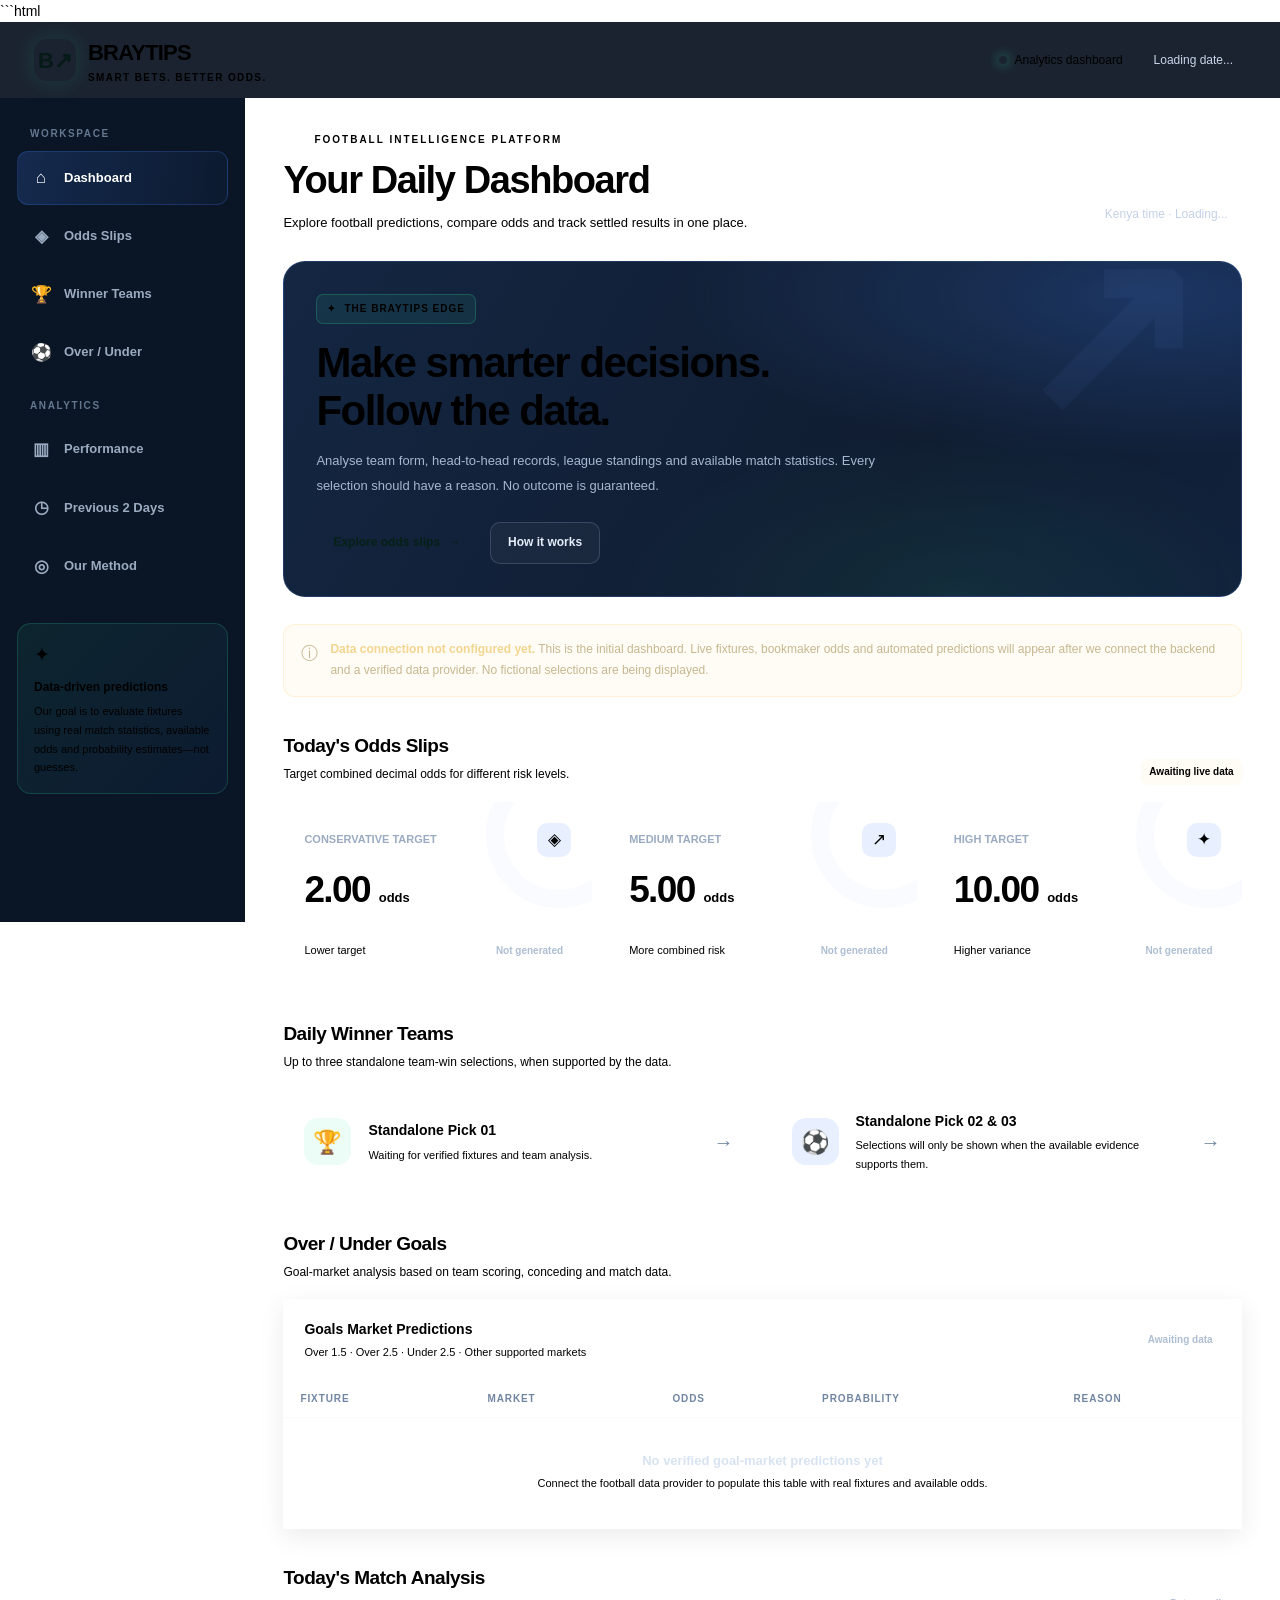
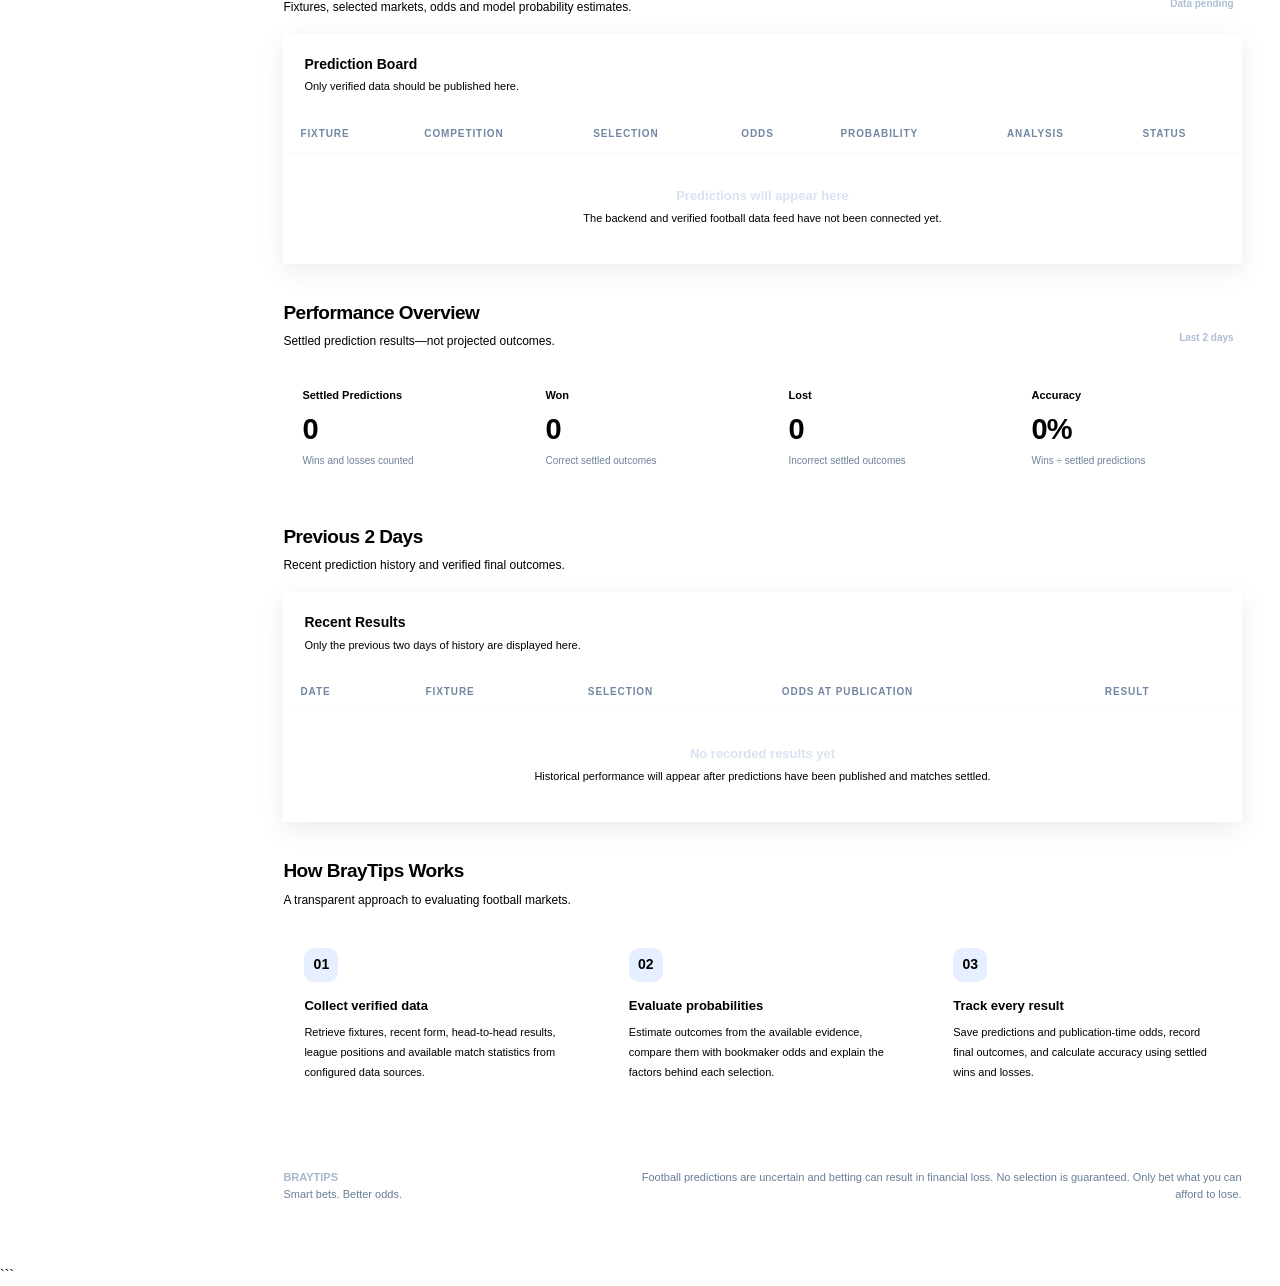
==== index.html @ 032ed119 "Add files via upload" ====
```html
<!DOCTYPE html>
<html lang="en">
<head>
  <meta charset="UTF-8">
  <meta name="viewport" content="width=device-width, initial-scale=1.0">
  <meta name="theme-color" content="#08111f">
  <meta name="description" content="BrayTips football analytics, match predictions, odds analysis and performance tracking.">
  <title>BrayTips | Football Intelligence</title>

  <!-- IMPORTANT: These filenames must match your actual files -->
  <link rel="stylesheet" href="./styles.css">
  <script src="./app.js" defer></script>
</head>

<body>
  <header class="app-header">
    <a href="#home" class="brand" aria-label="BrayTips home">
      <div class="brand-mark">B↗</div>
      <div>
        <div class="brand-name">BRAY<span>TIPS</span></div>
        <div class="brand-tagline">SMART BETS. BETTER ODDS.</div>
      </div>
    </a>

    <div class="header-right">
      <div class="live-indicator">
        <span class="live-dot"></span>
        <span>Analytics dashboard</span>
      </div>
      <div class="header-date" id="header-date">Loading date...</div>
      <button class="menu-toggle" id="menu-toggle" aria-label="Open navigation" aria-expanded="false">☰</button>
    </div>
  </header>

  <div class="app-layout">
    <aside class="sidebar" id="sidebar">
      <div class="sidebar-label">Workspace</div>

      <nav aria-label="Main navigation">
        <a href="#home" class="nav-link active">
          <span class="nav-icon">⌂</span> Dashboard
        </a>
        <a href="#odds-slips" class="nav-link">
          <span class="nav-icon">◈</span> Odds Slips
        </a>
        <a href="#winner-teams" class="nav-link">
          <span class="nav-icon">🏆</span> Winner Teams
        </a>
        <a href="#over-under" class="nav-link">
          <span class="nav-icon">⚽</span> Over / Under
        </a>
      </nav>

      <div class="sidebar-label">Analytics</div>

      <nav aria-label="Analytics navigation">
        <a href="#performance" class="nav-link">
          <span class="nav-icon">▥</span> Performance
        </a>
        <a href="#history" class="nav-link">
          <span class="nav-icon">◷</span> Previous 2 Days
        </a>
        <a href="#method" class="nav-link">
          <span class="nav-icon">◎</span> Our Method
        </a>
      </nav>

      <div class="sidebar-note">
        <span class="note-icon">✦</span>
        <strong>Data-driven predictions</strong>
        <p>Our goal is to evaluate fixtures using real match statistics, available odds and probability estimates—not guesses.</p>
      </div>
    </aside>

    <main class="main-content" id="home">
      <section class="page-heading">
        <div>
          <div class="eyebrow">Football intelligence platform</div>
          <h1>Your Daily Dashboard</h1>
          <p>Explore football predictions, compare odds and track settled results in one place.</p>
        </div>
        <div class="heading-date" id="dashboard-date">Kenya time · Loading...</div>
      </section>

      <section class="hero">
        <div class="hero-content">
          <div class="hero-badge">
            <span>✦</span> THE BRAYTIPS EDGE
          </div>
          <h2>Make smarter decisions.<br><span>Follow the data.</span></h2>
          <p>
            Analyse team form, head-to-head records, league standings and
            available match statistics. Every selection should have a reason.
            No outcome is guaranteed.
          </p>
          <div class="hero-bottom">
            <a href="#odds-slips" class="primary-button">Explore odds slips <span>→</span></a>
            <a href="#method" class="secondary-button">How it works</a>
          </div>
        </div>
      </section>

      <div class="notice" role="status">
        <span class="notice-icon">ⓘ</span>
        <div>
          <strong>Data connection not configured yet.</strong>
          <span>
            This is the initial dashboard. Live fixtures, bookmaker odds and
            automated predictions will appear after we connect the backend and
            a verified data provider. No fictional selections are being displayed.
          </span>
        </div>
      </div>

      <section class="section" id="odds-slips">
        <div class="section-heading">
          <div>
            <h2>Today's Odds Slips</h2>
            <p>Target combined decimal odds for different risk levels.</p>
          </div>
          <span class="status-pill yellow">Awaiting live data</span>
        </div>

        <div class="slip-grid">
          <article class="slip-card">
            <div class="slip-top">
              <span class="slip-label">CONSERVATIVE TARGET</span>
              <span class="slip-icon">◈</span>
            </div>
            <div class="slip-odds">2.00 <small>odds</small></div>
            <div class="slip-footer">
              <span>Lower target</span>
              <span class="status-pill">Not generated</span>
            </div>
          </article>

          <article class="slip-card">
            <div class="slip-top">
              <span class="slip-label">MEDIUM TARGET</span>
              <span class="slip-icon">↗</span>
            </div>
            <div class="slip-odds">5.00 <small>odds</small></div>
            <div class="slip-footer">
              <span>More combined risk</span>
              <span class="status-pill">Not generated</span>
            </div>
          </article>

          <article class="slip-card">
            <div class="slip-top">
              <span class="slip-label">HIGH TARGET</span>
              <span class="slip-icon">✦</span>
            </div>
            <div class="slip-odds">10.00 <small>odds</small></div>
            <div class="slip-footer">
              <span>Higher variance</span>
              <span class="status-pill">Not generated</span>
            </div>
          </article>
        </div>
      </section>

      <section class="section" id="winner-teams">
        <div class="section-heading">
          <div>
            <h2>Daily Winner Teams</h2>
            <p>Up to three standalone team-win selections, when supported by the data.</p>
          </div>
        </div>

        <div class="quick-grid">
          <article class="feature-card">
            <div class="feature-icon">🏆</div>
            <div>
              <h3>Standalone Pick 01</h3>
              <p>Waiting for verified fixtures and team analysis.</p>
            </div>
            <span class="feature-arrow">→</span>
          </article>

          <article class="feature-card">
            <div class="feature-icon">⚽</div>
            <div>
              <h3>Standalone Pick 02 & 03</h3>
              <p>Selections will only be shown when the available evidence supports them.</p>
            </div>
            <span class="feature-arrow">→</span>
          </article>
        </div>
      </section>

      <section class="section" id="over-under">
        <div class="section-heading">
          <div>
            <h2>Over / Under Goals</h2>
            <p>Goal-market analysis based on team scoring, conceding and match data.</p>
          </div>
        </div>

        <div class="panel">
          <div class="panel-header">
            <div>
              <h3>Goals Market Predictions</h3>
              <p>Over 1.5 · Over 2.5 · Under 2.5 · Other supported markets</p>
            </div>
            <span class="status-pill">Awaiting data</span>
          </div>
          <div class="table-wrap">
            <table>
              <thead>
                <tr>
                  <th>Fixture</th>
                  <th>Market</th>
                  <th>Odds</th>
                  <th>Probability</th>
                  <th>Reason</th>
                </tr>
              </thead>
              <tbody id="over-under-table">
                <tr>
                  <td colspan="5" class="empty-state">
                    <strong>No verified goal-market predictions yet</strong>
                    <span>Connect the football data provider to populate this table with real fixtures and available odds.</span>
                  </td>
                </tr>
              </tbody>
            </table>
          </div>
        </div>
      </section>

      <section class="section" id="predictions">
        <div class="section-heading">
          <div>
            <h2>Today's Match Analysis</h2>
            <p>Fixtures, selected markets, odds and model probability estimates.</p>
          </div>
          <span class="status-pill">Data pending</span>
        </div>

        <div class="panel">
          <div class="panel-header">
            <div>
              <h3>Prediction Board</h3>
              <p>Only verified data should be published here.</p>
            </div>
          </div>
          <div class="table-wrap">
            <table>
              <thead>
                <tr>
                  <th>Fixture</th>
                  <th>Competition</th>
                  <th>Selection</th>
                  <th>Odds</th>
                  <th>Probability</th>
                  <th>Analysis</th>
                  <th>Status</th>
                </tr>
              </thead>
              <tbody id="predictions-table">
                <tr>
                  <td colspan="7" class="empty-state">
                    <strong>Predictions will appear here</strong>
                    <span>The backend and verified football data feed have not been connected yet.</span>
                  </td>
                </tr>
              </tbody>
            </table>
          </div>
        </div>
      </section>

      <section class="section" id="performance">
        <div class="section-heading">
          <div>
            <h2>Performance Overview</h2>
            <p>Settled prediction results—not projected outcomes.</p>
          </div>
          <span class="status-pill">Last 2 days</span>
        </div>

        <div class="performance-grid">
          <article class="stat-card">
            <div class="stat-label">Settled Predictions</div>
            <div class="stat-value" id="settled-count">0</div>
            <div class="stat-caption">Wins and losses counted</div>
          </article>

          <article class="stat-card">
            <div class="stat-label">Won</div>
            <div class="stat-value" id="won-count">0</div>
            <div class="stat-caption">Correct settled outcomes</div>
          </article>

          <article class="stat-card">
            <div class="stat-label">Lost</div>
            <div class="stat-value" id="lost-count">0</div>
            <div class="stat-caption">Incorrect settled outcomes</div>
          </article>

          <article class="stat-card">
            <div class="stat-label">Accuracy</div>
            <div class="stat-value" id="accuracy-count">0%</div>
            <div class="stat-caption">Wins ÷ settled predictions</div>
          </article>
        </div>
      </section>

      <section class="section" id="history">
        <div class="section-heading">
          <div>
            <h2>Previous 2 Days</h2>
            <p>Recent prediction history and verified final outcomes.</p>
          </div>
        </div>

        <div class="panel">
          <div class="panel-header">
            <div>
              <h3>Recent Results</h3>
              <p>Only the previous two days of history are displayed here.</p>
            </div>
          </div>
          <div class="table-wrap">
            <table>
              <thead>
                <tr>
                  <th>Date</th>
                  <th>Fixture</th>
                  <th>Selection</th>
                  <th>Odds at publication</th>
                  <th>Result</th>
                </tr>
              </thead>
              <tbody id="history-table">
                <tr>
                  <td colspan="5" class="empty-state">
                    <strong>No recorded results yet</strong>
                    <span>Historical performance will appear after predictions have been published and matches settled.</span>
                  </td>
                </tr>
              </tbody>
            </table>
          </div>
        </div>
      </section>

      <section class="section" id="method">
        <div class="section-heading">
          <div>
            <h2>How BrayTips Works</h2>
            <p>A transparent approach to evaluating football markets.</p>
          </div>
        </div>

        <div class="method-grid">
          <article class="method-card">
            <div class="method-number">01</div>
            <h3>Collect verified data</h3>
            <p>Retrieve fixtures, recent form, head-to-head results, league positions and available match statistics from configured data sources.</p>
          </article>

          <article class="method-card">
            <div class="method-number">02</div>
            <h3>Evaluate probabilities</h3>
            <p>Estimate outcomes from the available evidence, compare them with bookmaker odds and explain the factors behind each selection.</p>
          </article>

          <article class="method-card">
            <div class="method-number">03</div>
            <h3>Track every result</h3>
            <p>Save predictions and publication-time odds, record final outcomes, and calculate accuracy using settled wins and losses.</p>
          </article>
        </div>
      </section>

      <footer class="footer">
        <div>
          <strong>BRAYTIPS</strong><br>
          Smart bets. Better odds.
        </div>
        <div class="disclaimer">
          Football predictions are uncertain and betting can result in financial loss.
          No selection is guaranteed. Only bet what you can afford to lose.
        </div>
      </footer>
    </main>
  </div>
</body>
</html>
```
---- styles.css ----
```css
@import url('https://fonts.googleapis.com/css2?family=DM+Sans:wght@400;500;600;700;800&family=Space+Grotesk:wght@400;500;600;700&display=swap');

:root {
  --bg: #08111f;
  --surface: #101c2e;
  --surface-2: #15243a;
  --surface-3: #1b2d45;
  --border: rgba(160, 185, 220, 0.12);
  --text: #f3f7ff;
  --muted: #91a2ba;
  --blue: #4385ff;
  --blue-light: #78a9ff;
  --green: #32e6a1;
  --red: #ff647c;
  --yellow: #ffc857;
  --radius: 18px;
  --shadow: 0 12px 40px rgba(0, 0, 0, .16);
}

* {
  box-sizing: border-box;
  margin: 0;
  padding: 0;
}

html {
  scroll-behavior: smooth;
  scroll-padding-top: 95px;
}

body {
  font-family: 'DM Sans', sans-serif;
  background: var(--bg);
  color: var(--text);
  font-size: 14px;
  line-height: 1.6;
}

button, input, select {
  font: inherit;
}

button, a {
  -webkit-tap-highlight-color: transparent;
}

a {
  color: inherit;
  text-decoration: none;
}

button {
  cursor: pointer;
}

.app-header {
  height: 76px;
  position: sticky;
  top: 0;
  z-index: 100;
  display: flex;
  align-items: center;
  justify-content: space-between;
  gap: 20px;
  padding: 0 34px;
  background: rgba(8, 17, 31, .92);
  backdrop-filter: blur(18px);
  border-bottom: 1px solid var(--border);
}

.brand {
  display: flex;
  align-items: center;
  gap: 12px;
  min-width: 220px;
}

.brand-mark {
  display: grid;
  place-items: center;
  width: 42px;
  height: 42px;
  border-radius: 13px;
  color: #061a17;
  background: linear-gradient(135deg, var(--green), #83ffd0);
  font-family: 'Space Grotesk', sans-serif;
  font-size: 22px;
  font-weight: 800;
  box-shadow: 0 0 24px rgba(50, 230, 161, .15);
}

.brand-name {
  font-family: 'Space Grotesk', sans-serif;
  font-size: 22px;
  font-weight: 800;
  letter-spacing: -.8px;
}

.brand-name span {
  color: var(--green);
}

.brand-tagline {
  color: var(--muted);
  font-size: 10px;
  letter-spacing: 1.4px;
  font-weight: 700;
}

.header-right {
  display: flex;
  align-items: center;
  gap: 18px;
}

.live-indicator {
  display: flex;
  align-items: center;
  gap: 8px;
  color: var(--muted);
  font-size: 12px;
}

.live-dot {
  width: 8px;
  height: 8px;
  background: var(--green);
  border-radius: 50%;
  box-shadow: 0 0 12px rgba(50, 230, 161, .65);
}

.header-date {
  padding: 9px 13px;
  background: var(--surface);
  border: 1px solid var(--border);
  border-radius: 10px;
  color: #c8d5e8;
  font-size: 12px;
}

.menu-toggle {
  display: none;
  border: 1px solid var(--border);
  background: var(--surface);
  color: white;
  padding: 8px 11px;
  border-radius: 9px;
  font-size: 20px;
}

.app-layout {
  display: grid;
  grid-template-columns: 245px minmax(0, 1fr);
  min-height: calc(100vh - 76px);
}

.sidebar {
  position: sticky;
  top: 76px;
  height: calc(100vh - 76px);
  overflow-y: auto;
  padding: 28px 17px;
  border-right: 1px solid var(--border);
  background: #0a1525;
}

.sidebar-label {
  padding: 0 13px;
  margin: 19px 0 9px;
  color: #637790;
  font-size: 10px;
  font-weight: 800;
  letter-spacing: 1.6px;
  text-transform: uppercase;
}

.sidebar-label:first-child {
  margin-top: 0;
}

.sidebar nav {
  display: grid;
  gap: 5px;
}

.nav-link {
  display: flex;
  align-items: center;
  gap: 13px;
  padding: 12px 13px;
  border: 1px solid transparent;
  border-radius: 11px;
  color: #9aabc1;
  font-size: 13px;
  font-weight: 600;
  transition: .2s ease;
}

.nav-link:hover {
  color: white;
  background: rgba(255, 255, 255, .04);
}

.nav-link.active {
  color: white;
  background: linear-gradient(100deg, rgba(67, 133, 255, .19), rgba(67, 133, 255, .05));
  border-color: rgba(67, 133, 255, .22);
}

.nav-icon {
  width: 20px;
  text-align: center;
  font-size: 17px;
}

.sidebar-note {
  margin-top: 30px;
  padding: 16px;
  border: 1px solid rgba(50, 230, 161, .18);
  border-radius: 14px;
  background: linear-gradient(135deg, rgba(50, 230, 161, .08), rgba(67, 133, 255, .06));
}

.sidebar-note strong {
  display: block;
  margin-bottom: 5px;
  font-size: 12px;
}

.sidebar-note p {
  color: var(--muted);
  font-size: 11px;
  line-height: 1.7;
}

.sidebar-note .note-icon {
  display: inline-block;
  margin-bottom: 8px;
  color: var(--green);
  font-size: 19px;
}

.main-content {
  width: 100%;
  max-width: 1800px;
  margin: 0 auto;
  padding: 34px clamp(20px, 3vw, 46px) 60px;
  min-width: 0;
}

.page-heading {
  display: flex;
  align-items: flex-end;
  justify-content: space-between;
  gap: 20px;
  margin-bottom: 27px;
}

.eyebrow {
  display: flex;
  align-items: center;
  gap: 9px;
  color: var(--green);
  font-size: 10px;
  font-weight: 800;
  letter-spacing: 2px;
  text-transform: uppercase;
  margin-bottom: 10px;
}

.eyebrow::before {
  content: "";
  display: inline-block;
  width: 22px;
  height: 2px;
  background: var(--green);
}

.page-heading h1 {
  font-family: 'Space Grotesk', sans-serif;
  font-size: clamp(27px, 3vw, 38px);
  line-height: 1.2;
  letter-spacing: -1.4px;
}

.page-heading p {
  margin-top: 9px;
  max-width: 580px;
  color: var(--muted);
  font-size: 13px;
}

.heading-date {
  white-space: nowrap;
  padding: 10px 14px;
  border: 1px solid var(--border);
  border-radius: 11px;
  background: var(--surface);
  color: #c3d1e5;
  font-size: 12px;
}

.hero {
  position: relative;
  overflow: hidden;
  padding: 32px;
  margin-bottom: 27px;
  border: 1px solid rgba(100, 150, 255, .2);
  border-radius: 22px;
  background:
    radial-gradient(ellipse at 90% 10%, rgba(67, 133, 255, .23), transparent 38%),
    radial-gradient(ellipse at 70% 100%, rgba(50, 230, 161, .08), transparent 35%),
    linear-gradient(120deg, #142642, #101d31 65%, #10213b);
  box-shadow: var(--shadow);
}

.hero::after {
  content: "↗";
  position: absolute;
  right: 36px;
  top: -42px;
  font-family: 'Space Grotesk', sans-serif;
  font-size: 230px;
  font-weight: 800;
  line-height: 1;
  color: rgba(120, 169, 255, .055);
  pointer-events: none;
}

.hero-content {
  position: relative;
  z-index: 1;
  max-width: 720px;
}

.hero-badge {
  display: inline-flex;
  align-items: center;
  gap: 8px;
  padding: 6px 10px;
  margin-bottom: 15px;
  border: 1px solid rgba(50, 230, 161, .22);
  border-radius: 7px;
  background: rgba(50, 230, 161, .08);
  color: var(--green);
  font-size: 10px;
  font-weight: 800;
  letter-spacing: 1px;
  text-transform: uppercase;
}

.hero h2 {
  max-width: 620px;
  font-family: 'Space Grotesk', sans-serif;
  font-size: clamp(26px, 3.5vw, 42px);
  line-height: 1.15;
  letter-spacing: -1.5px;
}

.hero h2 span {
  color: var(--green);
}

.hero p {
  max-width: 580px;
  margin-top: 14px;
  color: #a6b7cf;
  font-size: 13px;
  line-height: 1.9;
}

.hero-bottom {
  display: flex;
  flex-wrap: wrap;
  align-items: center;
  gap: 12px;
  margin-top: 23px;
}

.primary-button, .secondary-button {
  display: inline-flex;
  justify-content: center;
  align-items: center;
  gap: 9px;
  min-height: 42px;
  padding: 0 17px;
  border-radius: 10px;
  font-size: 12px;
  font-weight: 800;
  transition: .2s ease;
}

.primary-button {
  border: 1px solid var(--green);
  color: #052017;
  background: var(--green);
}

.primary-button:hover {
  background: #68f2bd;
  transform: translateY(-1px);
}

.secondary-button {
  border: 1px solid rgba(185, 205, 235, .19);
  color: #e4edfb;
  background: rgba(255, 255, 255, .04);
}

.secondary-button:hover {
  background: rgba(255, 255, 255, .08);
}

.notice {
  display: flex;
  align-items: flex-start;
  gap: 12px;
  padding: 14px 17px;
  margin-bottom: 27px;
  border: 1px solid rgba(255, 200, 87, .2);
  border-radius: 12px;
  background: rgba(255, 200, 87, .055);
  color: #c6b78f;
  font-size: 12px;
  line-height: 1.8;
}

.notice-icon {
  color: var(--yellow);
  font-size: 17px;
}

.notice strong {
  color: #f2d58f;
}

.section {
  margin-top: 34px;
  scroll-margin-top: 95px;
}

.section-heading {
  display: flex;
  justify-content: space-between;
  align-items: flex-end;
  gap: 16px;
  margin-bottom: 17px;
}

.section-heading h2 {
  font-family: 'Space Grotesk', sans-serif;
  font-size: 19px;
  letter-spacing: -.5px;
}

.section-heading p {
  margin-top: 4px;
  color: var(--muted);
  font-size: 12px;
}

.section-link {
  color: var(--blue-light);
  font-size: 12px;
  font-weight: 700;
}

.slip-grid {
  display: grid;
  grid-template-columns: repeat(3, minmax(0, 1fr));
  gap: 16px;
}

.slip-card {
  position: relative;
  overflow: hidden;
  min-height: 180px;
  padding: 21px;
  border: 1px solid var(--border);
  border-radius: var(--radius);
  background: linear-gradient(145deg, var(--surface-2), var(--surface));
  transition: transform .2s, border-color .2s;
}

.slip-card:hover {
  transform: translateY(-3px);
  border-color: rgba(120, 169, 255, .3);
}

.slip-card::after {
  content: "";
  position: absolute;
  width: 110px;
  height: 110px;
  right: -40px;
  top: -40px;
  border: 18px solid rgba(120, 169, 255, .045);
  border-radius: 50%;
}

.slip-top {
  display: flex;
  justify-content: space-between;
  align-items: center;
  gap: 10px;
}

.slip-label {
  color: #9aabc1;
  font-size: 11px;
  font-weight: 700;
}

.slip-icon {
  display: grid;
  place-items: center;
  width: 34px;
  height: 34px;
  border-radius: 10px;
  color: var(--blue-light);
  background: rgba(67, 133, 255, .12);
  font-size: 17px;
}

.slip-odds {
  margin-top: 14px;
  font-family: 'Space Grotesk', sans-serif;
  font-size: 37px;
  line-height: 1;
  font-weight: 800;
  letter-spacing: -1.6px;
}

.slip-odds small {
  font-size: 13px;
  font-weight: 600;
  letter-spacing: 0;
  color: var(--muted);
}

.slip-footer {
  display: flex;
  justify-content: space-between;
  align-items: center;
  gap: 10px;
  margin-top: 17px;
  padding-top: 13px;
  border-top: 1px solid var(--border);
  color: var(--muted);
  font-size: 11px;
}

.status-pill {
  display: inline-flex;
  align-items: center;
  gap: 6px;
  padding: 5px 8px;
  border: 1px solid var(--border);
  border-radius: 7px;
  background: rgba(255, 255, 255, .025);
  color: #aebed3;
  font-size: 10px;
  font-weight: 700;
}

.status-pill.green {
  color: var(--green);
  border-color: rgba(50, 230, 161, .18);
  background: rgba(50, 230, 161, .06);
}

.status-pill.yellow {
  color: var(--yellow);
  border-color: rgba(255, 200, 87, .18);
  background: rgba(255, 200, 87, .06);
}

.status-pill.red {
  color: var(--red);
  border-color: rgba(255, 100, 124, .18);
  background: rgba(255, 100, 124, .06);
}

.quick-grid {
  display: grid;
  grid-template-columns: repeat(2, minmax(0, 1fr));
  gap: 16px;
}

.feature-card {
  display: flex;
  align-items: center;
  gap: 17px;
  padding: 21px;
  border: 1px solid var(--border);
  border-radius: var(--radius);
  background: var(--surface);
  transition: border-color .2s, transform .2s;
}

.feature-card:hover {
  transform: translateY(-2px);
  border-color: rgba(120, 169, 255, .3);
}

.feature-icon {
  flex: 0 0 47px;
  display: grid;
  place-items: center;
  height: 47px;
  border-radius: 14px;
  background: rgba(50, 230, 161, .09);
  color: var(--green);
  font-size: 23px;
}

.feature-card:nth-child(2) .feature-icon {
  background: rgba(67, 133, 255, .12);
  color: var(--blue-light);
}

.feature-card h3 {
  font-size: 14px;
  font-weight: 800;
}

.feature-card p {
  margin-top: 4px;
  color: var(--muted);
  font-size: 11px;
  line-height: 1.7;
}

.feature-arrow {
  margin-left: auto;
  color: #7186a2;
  font-size: 20px;
}

.panel {
  overflow: hidden;
  border: 1px solid var(--border);
  border-radius: var(--radius);
  background: var(--surface);
  box-shadow: 0 7px 25px rgba(0, 0, 0, .08);
}

.panel-header {
  display: flex;
  align-items: center;
  justify-content: space-between;
  gap: 14px;
  padding: 19px 21px;
  border-bottom: 1px solid var(--border);
}

.panel-header h3 {
  font-size: 14px;
  font-weight: 800;
}

.panel-header p {
  margin-top: 3px;
  color: var(--muted);
  font-size: 11px;
}

.panel-body {
  padding: 21px;
}

.table-wrap {
  width: 100%;
  overflow-x: auto;
}

table {
  width: 100%;
  border-collapse: collapse;
  text-align: left;
  white-space: nowrap;
}

thead {
  background: rgba(255, 255, 255, .025);
}

th {
  padding: 13px 17px;
  color: #7186a2;
  font-size: 10px;
  font-weight: 800;
  letter-spacing: .9px;
  text-transform: uppercase;
}

td {
  padding: 15px 17px;
  border-top: 1px solid rgba(160, 185, 220, .075);
  color: #cbd7e8;
  font-size: 12px;
}

tbody tr {
  transition: background .15s;
}

tbody tr:hover {
  background: rgba(255, 255, 255, .025);
}

.empty-state {
  padding: 35px 20px !important;
  text-align: center;
  white-space: normal;
  color: var(--muted);
}

.empty-state strong {
  display: block;
  margin-bottom: 6px;
  color: #d8e3f2;
  font-size: 13px;
}

.empty-state span {
  font-size: 11px;
  line-height: 1.8;
}

.match-teams {
  display: flex;
  align-items: center;
  gap: 9px;
  font-weight: 700;
}

.team-dot {
  display: inline-grid;
  place-items: center;
  width: 27px;
  height: 27px;
  border: 1px solid var(--border);
  border-radius: 9px;
  background: var(--surface-3);
  color: var(--blue-light);
  font-size: 10px;
  font-weight: 800;
}

.odds-value {
  color: var(--green);
  font-family: 'Space Grotesk', sans-serif;
  font-size: 14px;
  font-weight: 800;
}

.performance-grid {
  display: grid;
  grid-template-columns: repeat(4, minmax(0, 1fr));
  gap: 14px;
}

.stat-card {
  padding: 19px;
  border: 1px solid var(--border);
  border-radius: 15px;
  background: linear-gradient(145deg, var(--surface-2), var(--surface));
}

.stat-label {
  color: var(--muted);
  font-size: 11px;
  font-weight: 600;
}

.stat-value {
  margin-top: 10px;
  font-family: 'Space Grotesk', sans-serif;
  font-size: 29px;
  line-height: 1;
  font-weight: 800;
  letter-spacing: -1px;
}

.stat-caption {
  margin-top: 9px;
  color: #6f829b;
  font-size: 10px;
}

.stat-card:nth-child(1) .stat-value {
  color: var(--blue-light);
}

.stat-card:nth-child(2) .stat-value {
  color: var(--green);
}

.stat-card:nth-child(3) .stat-value {
  color: var(--red);
}

.stat-card:nth-child(4) .stat-value {
  color: var(--yellow);
}

.method-grid {
  display: grid;
  grid-template-columns: repeat(3, minmax(0, 1fr));
  gap: 15px;
}

.method-card {
  padding: 21px;
  border: 1px solid var(--border);
  border-radius: 15px;
  background: var(--surface);
}

.method-number {
  display: grid;
  place-items: center;
  width: 34px;
  height: 34px;
  margin-bottom: 14px;
  border-radius: 10px;
  background: rgba(67, 133, 255, .13);
  color: var(--blue-light);
  font-family: 'Space Grotesk', sans-serif;
  font-weight: 800;
}

.method-card h3 {
  margin-bottom: 7px;
  font-size: 13px;
}

.method-card p {
  color: var(--muted);
  font-size: 11px;
  line-height: 1.8;
}

.footer {
  display: flex;
  justify-content: space-between;
  gap: 15px;
  margin-top: 43px;
  padding-top: 22px;
  border-top: 1px solid var(--border);
  color: #687d98;
  font-size: 11px;
}

.footer strong {
  color: #a4b6ce;
}

.disclaimer {
  max-width: 600px;
  text-align: right;
}

.hidden {
  display: none !important;
}

@media (min-width: 1500px) {
  .main-content {
    padding-left: 50px;
    padding-right: 50px;
  }

  .slip-card {
    min-height: 195px;
    padding: 25px;
  }
}

@media (max-width: 1150px) {
  .app-layout {
    grid-template-columns: 215px minmax(0, 1fr);
  }

  .sidebar {
    padding-left: 12px;
    padding-right: 12px;
  }

  .slip-grid {
    gap: 11px;
  }

  .slip-card {
    padding: 16px;
  }

  .slip-odds {
    font-size: 32px;
  }

  .performance-grid {
    grid-template-columns: repeat(2, minmax(0, 1fr));
  }
}

@media (max-width: 850px) {
  .app-header {
    height: 68px;
    padding: 0 19px;
  }

  .brand {
    min-width: 0;
  }

  .brand-name {
    font-size: 19px;
  }

  .brand-tagline {
    font-size: 9px;
  }

  .menu-toggle {
    display: block;
  }

  .header-right .live-indicator {
    display: none;
  }

  .app-layout {
    display: block;
  }

  .sidebar {
    display: none;
    position: fixed;
    top: 68px;
    left: 0;
    z-index: 90;
    width: 270px;
    height: calc(100vh - 68px);
    box-shadow: 15px 0 45px rgba(0, 0, 0, .3);
  }

  .sidebar.open {
    display: block;
  }

  .main-content {
    padding: 26px 20px 45px;
  }

  .slip-grid {
    grid-template-columns: 1fr;
  }

  .slip-card {
    min-height: 150px;
    padding: 20px;
  }

  .slip-odds {
    font-size: 35px;
  }

  .method-grid {
    grid-template-columns: 1fr;
  }
}

@media (max-width: 540px) {
  .header-date {
    display: none;
  }

  .main-content {
    padding: 23px 14px 35px;
  }

  .page-heading {
    display: block;
  }

  .heading-date {
    display: inline-block;
    margin-top: 14px;
  }

  .hero {
    padding: 23px 19px;
    border-radius: 17px;
  }

  .hero::after {
    right: -20px;
    font-size: 150px;
  }

  .hero h2 {
    font-size: 29px;
  }

  .quick-grid {
    grid-template-columns: 1fr;
  }

  .feature-card {
    padding: 16px;
  }

  .performance-grid {
    gap: 9px;
  }

  .stat-card {
    padding: 14px;
  }

  .stat-value {
    font-size: 25px;
  }

  .panel-header {
    padding: 16px;
  }

  .panel-body {
    padding: 16px;
  }

  .footer {
    display: block;
  }

  .disclaimer {
    margin-top: 10px;
    text-align: left;
  }
}
```
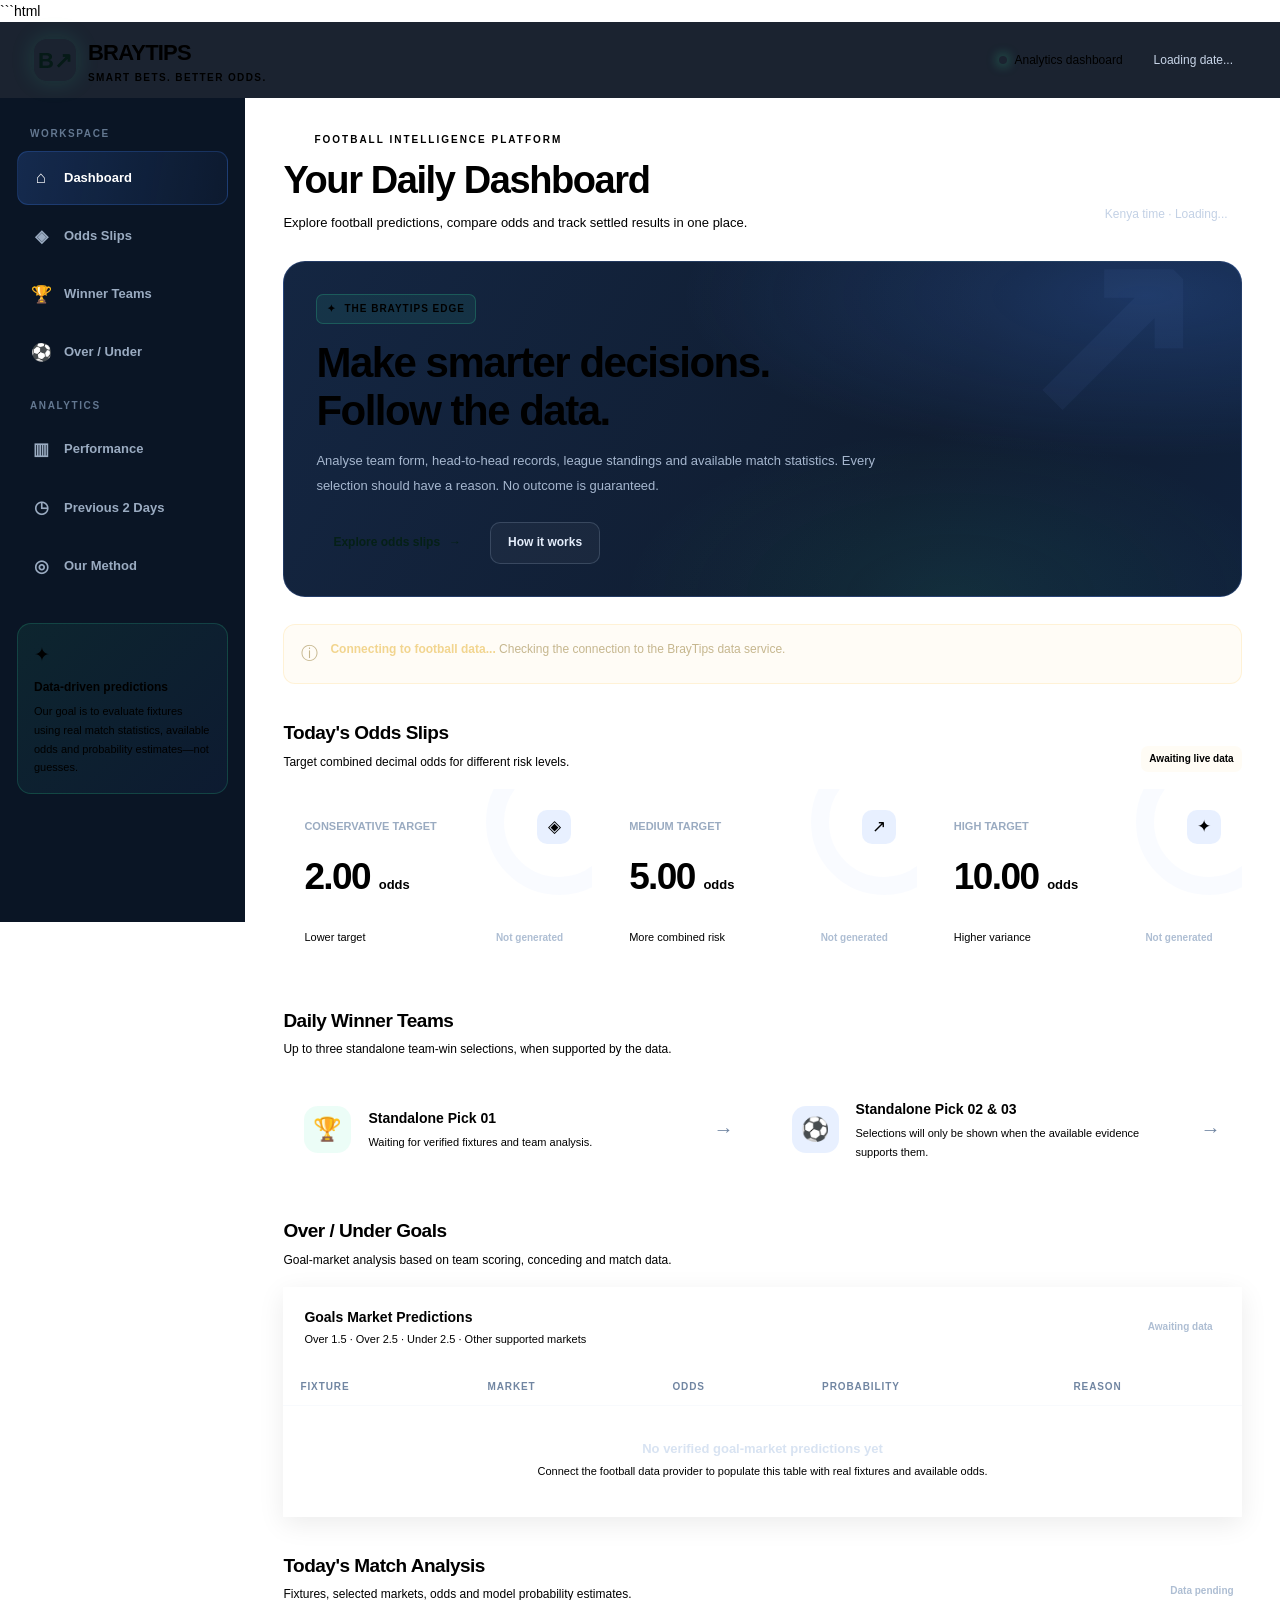
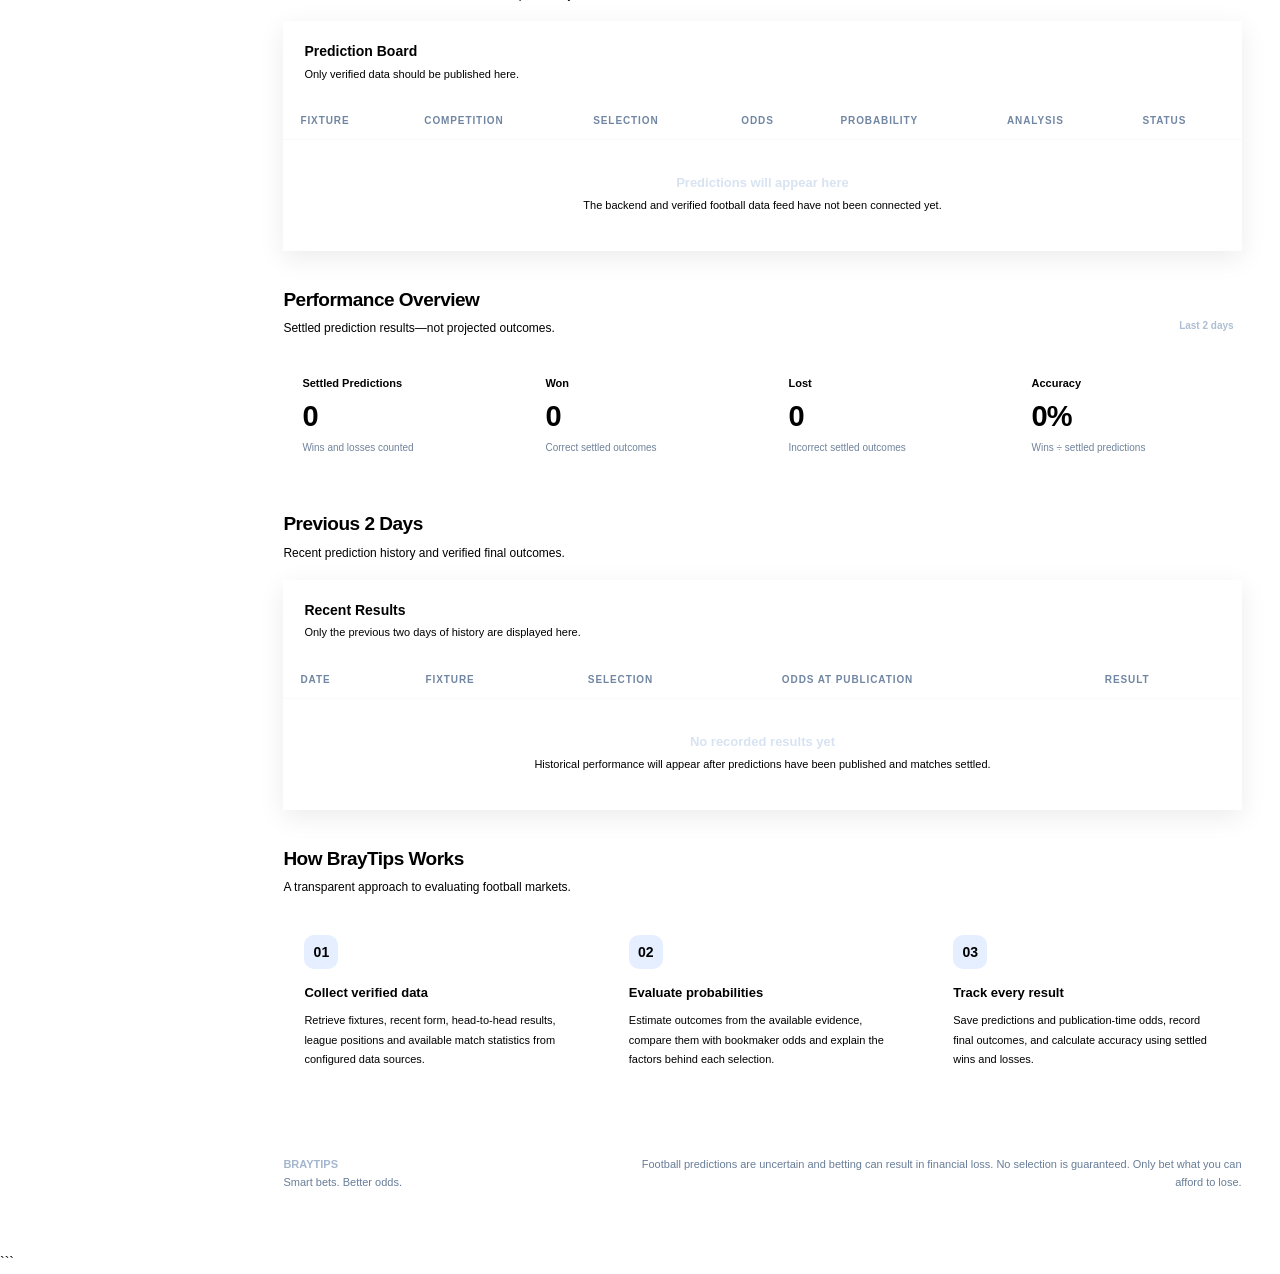
==== commit 8b63827a: "Fix HTML formatting and structure" ====
--- a/index.html
+++ b/index.html
@@ -101,18 +101,16 @@
         </div>
       </section>
 
-      <div class="notice" role="status">
-        <span class="notice-icon">ⓘ</span>
-        <div>
-          <strong>Data connection not configured yet.</strong>
-          <span>
-            This is the initial dashboard. Live fixtures, bookmaker odds and
-            automated predictions will appear after we connect the backend and
-            a verified data provider. No fictional selections are being displayed.
-          </span>
-        </div>
-      </div>
-
+<div class="notice" id="connection-notice" role="status">
+  <span class="notice-icon">ⓘ</span>
+  <div>
+    <strong id="connection-notice-title">Connecting to football data...</strong>
+    <span id="connection-notice-message">
+      Checking the connection to the BrayTips data service.
+    </span>
+  </div>
+</div>
+      
       <section class="section" id="odds-slips">
         <div class="section-heading">
           <div>
@@ -390,4 +388,4 @@
   </div>
 </body>
 </html>
-```+```
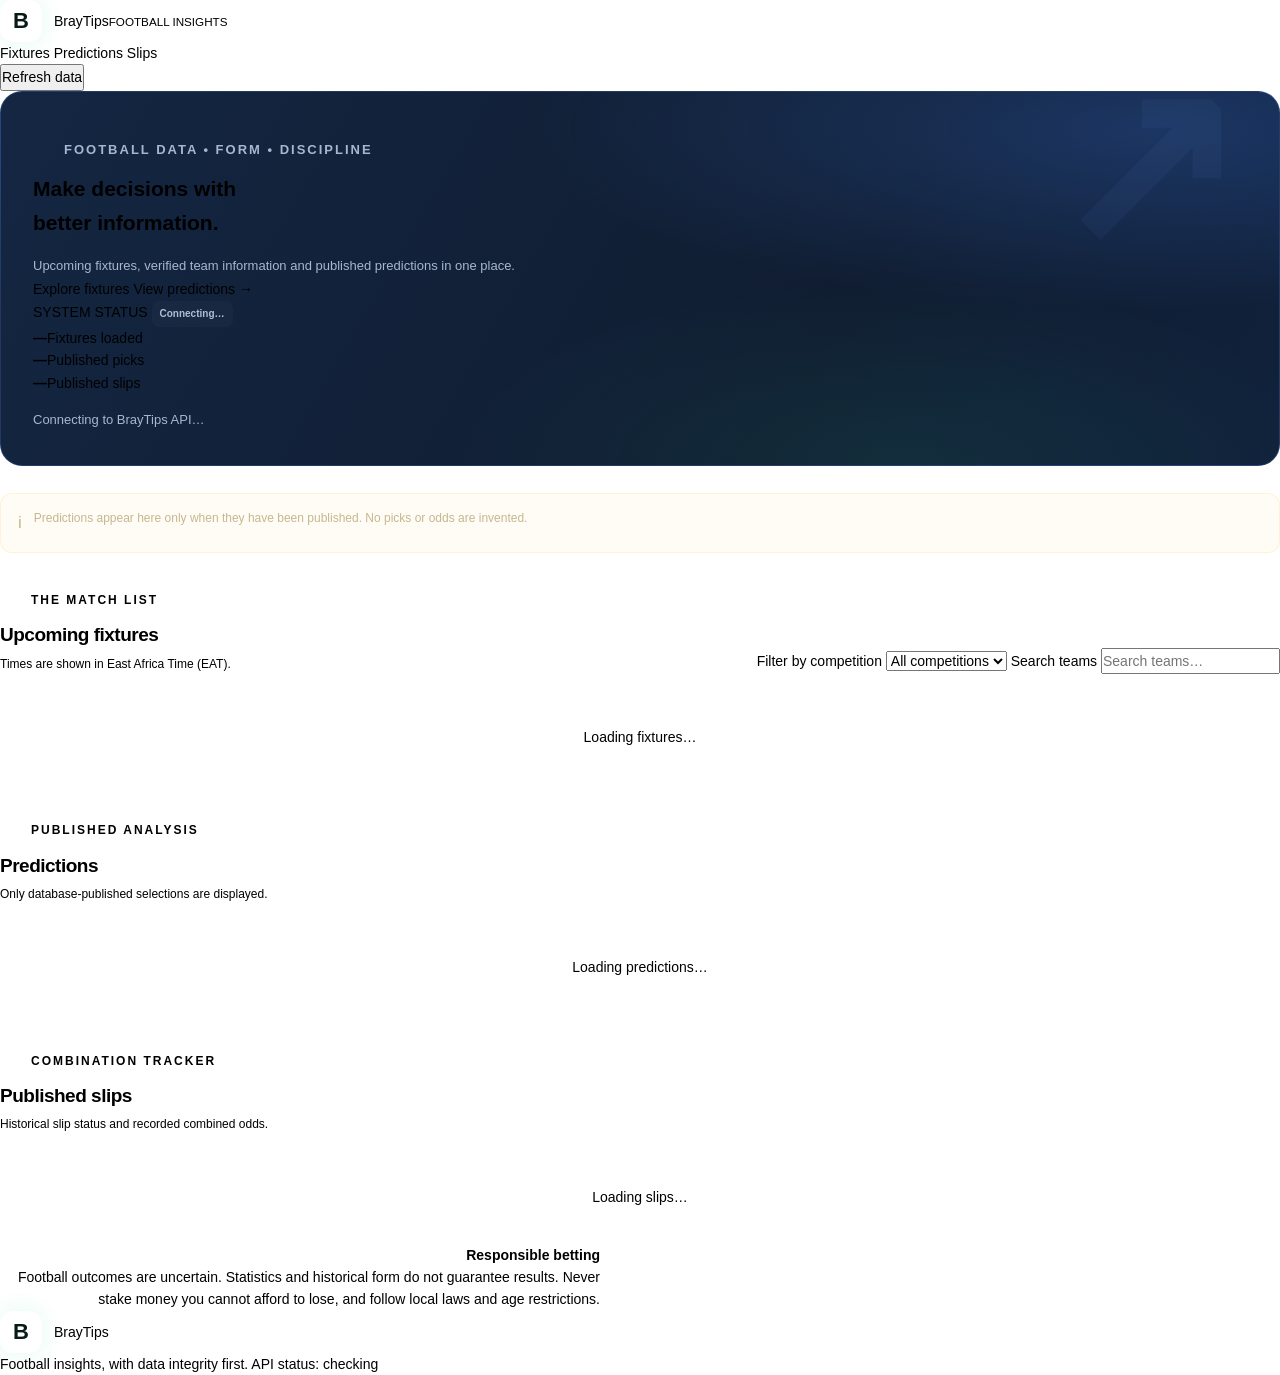
==== commit 289bdc04: "Update index.html" ====
--- a/index.html
+++ b/index.html
@@ -1,391 +1,98 @@
-```html
-<!DOCTYPE html>
+<!doctype html>
 <html lang="en">
 <head>
-  <meta charset="UTF-8">
-  <meta name="viewport" content="width=device-width, initial-scale=1.0">
-  <meta name="theme-color" content="#08111f">
-  <meta name="description" content="BrayTips football analytics, match predictions, odds analysis and performance tracking.">
-  <title>BrayTips | Football Intelligence</title>
-
-  <!-- IMPORTANT: These filenames must match your actual files -->
-  <link rel="stylesheet" href="./styles.css">
-  <script src="./app.js" defer></script>
+  <meta charset="utf-8">
+  <meta name="viewport" content="width=device-width, initial-scale=1">
+  <meta name="theme-color" content="#10233f">
+  <meta name="description" content="BrayTips football fixtures, form and evidence-led predictions.">
+  <title>BrayTips | Football Insights</title>
+  <link rel="stylesheet" href="styles.css">
+  <script defer src="app.js"></script>
 </head>
-
 <body>
-  <header class="app-header">
-    <a href="#home" class="brand" aria-label="BrayTips home">
-      <div class="brand-mark">B↗</div>
-      <div>
-        <div class="brand-name">BRAY<span>TIPS</span></div>
-        <div class="brand-tagline">SMART BETS. BETTER ODDS.</div>
-      </div>
+  <header class="site-header">
+    <a class="brand" href="#" aria-label="BrayTips home">
+      <span class="brand-mark">B</span>
+      <span>Bray<span class="brand-accent">Tips</span><small>FOOTBALL INSIGHTS</small></span>
     </a>
-
-    <div class="header-right">
-      <div class="live-indicator">
-        <span class="live-dot"></span>
-        <span>Analytics dashboard</span>
-      </div>
-      <div class="header-date" id="header-date">Loading date...</div>
-      <button class="menu-toggle" id="menu-toggle" aria-label="Open navigation" aria-expanded="false">☰</button>
-    </div>
+    <nav class="top-nav" aria-label="Main navigation">
+      <a href="#fixtures">Fixtures</a>
+      <a href="#predictions">Predictions</a>
+      <a href="#slips">Slips</a>
+    </nav>
+    <button id="refreshButton" class="button button-outline" type="button">Refresh data</button>
   </header>
 
-  <div class="app-layout">
-    <aside class="sidebar" id="sidebar">
-      <div class="sidebar-label">Workspace</div>
+  <main>
+    <section class="hero">
+      <div class="hero-copy">
+        <p class="eyebrow">FOOTBALL DATA • FORM • DISCIPLINE</p>
+        <h1>Make decisions with<br><span>better information.</span></h1>
+        <p class="hero-description">Upcoming fixtures, verified team information and published predictions in one place.</p>
+        <div class="hero-actions">
+          <a class="button button-primary" href="#fixtures">Explore fixtures</a>
+          <a class="button button-quiet" href="#predictions">View predictions <span aria-hidden="true">→</span></a>
+        </div>
+      </div>
+      <div class="hero-panel">
+        <div class="panel-top"><span class="live-dot"></span> SYSTEM STATUS <span id="statusLabel" class="status-pill">Connecting…</span></div>
+        <div class="hero-stat-grid">
+          <div><strong id="fixtureCount">—</strong><span>Fixtures loaded</span></div>
+          <div><strong id="predictionCount">—</strong><span>Published picks</span></div>
+          <div><strong id="slipCount">—</strong><span>Published slips</span></div>
+        </div>
+        <p id="lastUpdated" class="muted small">Connecting to BrayTips API…</p>
+      </div>
+    </section>
 
-      <nav aria-label="Main navigation">
-        <a href="#home" class="nav-link active">
-          <span class="nav-icon">⌂</span> Dashboard
-        </a>
-        <a href="#odds-slips" class="nav-link">
-          <span class="nav-icon">◈</span> Odds Slips
-        </a>
-        <a href="#winner-teams" class="nav-link">
-          <span class="nav-icon">🏆</span> Winner Teams
-        </a>
-        <a href="#over-under" class="nav-link">
-          <span class="nav-icon">⚽</span> Over / Under
-        </a>
-      </nav>
+    <section class="notice" id="notice" role="status" aria-live="polite">
+      <span class="notice-icon">i</span>
+      <span>Predictions appear here only when they have been published. No picks or odds are invented.</span>
+    </section>
 
-      <div class="sidebar-label">Analytics</div>
+    <section class="section" id="fixtures">
+      <div class="section-heading">
+        <div><p class="eyebrow">THE MATCH LIST</p><h2>Upcoming fixtures</h2><p class="section-subtitle">Times are shown in East Africa Time (EAT).</p></div>
+        <div class="filters">
+          <label class="sr-only" for="leagueFilter">Filter by competition</label>
+          <select id="leagueFilter"><option value="">All competitions</option></select>
+          <label class="sr-only" for="fixtureSearch">Search teams</label>
+          <input id="fixtureSearch" type="search" placeholder="Search teams…">
+        </div>
+      </div>
+      <div id="fixturesContainer" class="fixture-grid">
+        <div class="empty-state">Loading fixtures…</div>
+      </div>
+    </section>
 
-      <nav aria-label="Analytics navigation">
-        <a href="#performance" class="nav-link">
-          <span class="nav-icon">▥</span> Performance
-        </a>
-        <a href="#history" class="nav-link">
-          <span class="nav-icon">◷</span> Previous 2 Days
-        </a>
-        <a href="#method" class="nav-link">
-          <span class="nav-icon">◎</span> Our Method
-        </a>
-      </nav>
+    <section class="section" id="predictions">
+      <div class="section-heading">
+        <div><p class="eyebrow">PUBLISHED ANALYSIS</p><h2>Predictions</h2><p class="section-subtitle">Only database-published selections are displayed.</p></div>
+      </div>
+      <div id="predictionsContainer" class="content-grid">
+        <div class="empty-state">Loading predictions…</div>
+      </div>
+    </section>
 
-      <div class="sidebar-note">
-        <span class="note-icon">✦</span>
-        <strong>Data-driven predictions</strong>
-        <p>Our goal is to evaluate fixtures using real match statistics, available odds and probability estimates—not guesses.</p>
+    <section class="section" id="slips">
+      <div class="section-heading">
+        <div><p class="eyebrow">COMBINATION TRACKER</p><h2>Published slips</h2><p class="section-subtitle">Historical slip status and recorded combined odds.</p></div>
       </div>
-    </aside>
+      <div id="slipsContainer" class="content-grid">
+        <div class="empty-state">Loading slips…</div>
+      </div>
+    </section>
 
-    <main class="main-content" id="home">
-      <section class="page-heading">
-        <div>
-          <div class="eyebrow">Football intelligence platform</div>
-          <h1>Your Daily Dashboard</h1>
-          <p>Explore football predictions, compare odds and track settled results in one place.</p>
-        </div>
-        <div class="heading-date" id="dashboard-date">Kenya time · Loading...</div>
-      </section>
+    <section class="disclaimer">
+      <strong>Responsible betting</strong>
+      <p>Football outcomes are uncertain. Statistics and historical form do not guarantee results. Never stake money you cannot afford to lose, and follow local laws and age restrictions.</p>
+    </section>
+  </main>
 
-      <section class="hero">
-        <div class="hero-content">
-          <div class="hero-badge">
-            <span>✦</span> THE BRAYTIPS EDGE
-          </div>
-          <h2>Make smarter decisions.<br><span>Follow the data.</span></h2>
-          <p>
-            Analyse team form, head-to-head records, league standings and
-            available match statistics. Every selection should have a reason.
-            No outcome is guaranteed.
-          </p>
-          <div class="hero-bottom">
-            <a href="#odds-slips" class="primary-button">Explore odds slips <span>→</span></a>
-            <a href="#method" class="secondary-button">How it works</a>
-          </div>
-        </div>
-      </section>
-
-<div class="notice" id="connection-notice" role="status">
-  <span class="notice-icon">ⓘ</span>
-  <div>
-    <strong id="connection-notice-title">Connecting to football data...</strong>
-    <span id="connection-notice-message">
-      Checking the connection to the BrayTips data service.
-    </span>
-  </div>
-</div>
-      
-      <section class="section" id="odds-slips">
-        <div class="section-heading">
-          <div>
-            <h2>Today's Odds Slips</h2>
-            <p>Target combined decimal odds for different risk levels.</p>
-          </div>
-          <span class="status-pill yellow">Awaiting live data</span>
-        </div>
-
-        <div class="slip-grid">
-          <article class="slip-card">
-            <div class="slip-top">
-              <span class="slip-label">CONSERVATIVE TARGET</span>
-              <span class="slip-icon">◈</span>
-            </div>
-            <div class="slip-odds">2.00 <small>odds</small></div>
-            <div class="slip-footer">
-              <span>Lower target</span>
-              <span class="status-pill">Not generated</span>
-            </div>
-          </article>
-
-          <article class="slip-card">
-            <div class="slip-top">
-              <span class="slip-label">MEDIUM TARGET</span>
-              <span class="slip-icon">↗</span>
-            </div>
-            <div class="slip-odds">5.00 <small>odds</small></div>
-            <div class="slip-footer">
-              <span>More combined risk</span>
-              <span class="status-pill">Not generated</span>
-            </div>
-          </article>
-
-          <article class="slip-card">
-            <div class="slip-top">
-              <span class="slip-label">HIGH TARGET</span>
-              <span class="slip-icon">✦</span>
-            </div>
-            <div class="slip-odds">10.00 <small>odds</small></div>
-            <div class="slip-footer">
-              <span>Higher variance</span>
-              <span class="status-pill">Not generated</span>
-            </div>
-          </article>
-        </div>
-      </section>
-
-      <section class="section" id="winner-teams">
-        <div class="section-heading">
-          <div>
-            <h2>Daily Winner Teams</h2>
-            <p>Up to three standalone team-win selections, when supported by the data.</p>
-          </div>
-        </div>
-
-        <div class="quick-grid">
-          <article class="feature-card">
-            <div class="feature-icon">🏆</div>
-            <div>
-              <h3>Standalone Pick 01</h3>
-              <p>Waiting for verified fixtures and team analysis.</p>
-            </div>
-            <span class="feature-arrow">→</span>
-          </article>
-
-          <article class="feature-card">
-            <div class="feature-icon">⚽</div>
-            <div>
-              <h3>Standalone Pick 02 & 03</h3>
-              <p>Selections will only be shown when the available evidence supports them.</p>
-            </div>
-            <span class="feature-arrow">→</span>
-          </article>
-        </div>
-      </section>
-
-      <section class="section" id="over-under">
-        <div class="section-heading">
-          <div>
-            <h2>Over / Under Goals</h2>
-            <p>Goal-market analysis based on team scoring, conceding and match data.</p>
-          </div>
-        </div>
-
-        <div class="panel">
-          <div class="panel-header">
-            <div>
-              <h3>Goals Market Predictions</h3>
-              <p>Over 1.5 · Over 2.5 · Under 2.5 · Other supported markets</p>
-            </div>
-            <span class="status-pill">Awaiting data</span>
-          </div>
-          <div class="table-wrap">
-            <table>
-              <thead>
-                <tr>
-                  <th>Fixture</th>
-                  <th>Market</th>
-                  <th>Odds</th>
-                  <th>Probability</th>
-                  <th>Reason</th>
-                </tr>
-              </thead>
-              <tbody id="over-under-table">
-                <tr>
-                  <td colspan="5" class="empty-state">
-                    <strong>No verified goal-market predictions yet</strong>
-                    <span>Connect the football data provider to populate this table with real fixtures and available odds.</span>
-                  </td>
-                </tr>
-              </tbody>
-            </table>
-          </div>
-        </div>
-      </section>
-
-      <section class="section" id="predictions">
-        <div class="section-heading">
-          <div>
-            <h2>Today's Match Analysis</h2>
-            <p>Fixtures, selected markets, odds and model probability estimates.</p>
-          </div>
-          <span class="status-pill">Data pending</span>
-        </div>
-
-        <div class="panel">
-          <div class="panel-header">
-            <div>
-              <h3>Prediction Board</h3>
-              <p>Only verified data should be published here.</p>
-            </div>
-          </div>
-          <div class="table-wrap">
-            <table>
-              <thead>
-                <tr>
-                  <th>Fixture</th>
-                  <th>Competition</th>
-                  <th>Selection</th>
-                  <th>Odds</th>
-                  <th>Probability</th>
-                  <th>Analysis</th>
-                  <th>Status</th>
-                </tr>
-              </thead>
-              <tbody id="predictions-table">
-                <tr>
-                  <td colspan="7" class="empty-state">
-                    <strong>Predictions will appear here</strong>
-                    <span>The backend and verified football data feed have not been connected yet.</span>
-                  </td>
-                </tr>
-              </tbody>
-            </table>
-          </div>
-        </div>
-      </section>
-
-      <section class="section" id="performance">
-        <div class="section-heading">
-          <div>
-            <h2>Performance Overview</h2>
-            <p>Settled prediction results—not projected outcomes.</p>
-          </div>
-          <span class="status-pill">Last 2 days</span>
-        </div>
-
-        <div class="performance-grid">
-          <article class="stat-card">
-            <div class="stat-label">Settled Predictions</div>
-            <div class="stat-value" id="settled-count">0</div>
-            <div class="stat-caption">Wins and losses counted</div>
-          </article>
-
-          <article class="stat-card">
-            <div class="stat-label">Won</div>
-            <div class="stat-value" id="won-count">0</div>
-            <div class="stat-caption">Correct settled outcomes</div>
-          </article>
-
-          <article class="stat-card">
-            <div class="stat-label">Lost</div>
-            <div class="stat-value" id="lost-count">0</div>
-            <div class="stat-caption">Incorrect settled outcomes</div>
-          </article>
-
-          <article class="stat-card">
-            <div class="stat-label">Accuracy</div>
-            <div class="stat-value" id="accuracy-count">0%</div>
-            <div class="stat-caption">Wins ÷ settled predictions</div>
-          </article>
-        </div>
-      </section>
-
-      <section class="section" id="history">
-        <div class="section-heading">
-          <div>
-            <h2>Previous 2 Days</h2>
-            <p>Recent prediction history and verified final outcomes.</p>
-          </div>
-        </div>
-
-        <div class="panel">
-          <div class="panel-header">
-            <div>
-              <h3>Recent Results</h3>
-              <p>Only the previous two days of history are displayed here.</p>
-            </div>
-          </div>
-          <div class="table-wrap">
-            <table>
-              <thead>
-                <tr>
-                  <th>Date</th>
-                  <th>Fixture</th>
-                  <th>Selection</th>
-                  <th>Odds at publication</th>
-                  <th>Result</th>
-                </tr>
-              </thead>
-              <tbody id="history-table">
-                <tr>
-                  <td colspan="5" class="empty-state">
-                    <strong>No recorded results yet</strong>
-                    <span>Historical performance will appear after predictions have been published and matches settled.</span>
-                  </td>
-                </tr>
-              </tbody>
-            </table>
-          </div>
-        </div>
-      </section>
-
-      <section class="section" id="method">
-        <div class="section-heading">
-          <div>
-            <h2>How BrayTips Works</h2>
-            <p>A transparent approach to evaluating football markets.</p>
-          </div>
-        </div>
-
-        <div class="method-grid">
-          <article class="method-card">
-            <div class="method-number">01</div>
-            <h3>Collect verified data</h3>
-            <p>Retrieve fixtures, recent form, head-to-head results, league positions and available match statistics from configured data sources.</p>
-          </article>
-
-          <article class="method-card">
-            <div class="method-number">02</div>
-            <h3>Evaluate probabilities</h3>
-            <p>Estimate outcomes from the available evidence, compare them with bookmaker odds and explain the factors behind each selection.</p>
-          </article>
-
-          <article class="method-card">
-            <div class="method-number">03</div>
-            <h3>Track every result</h3>
-            <p>Save predictions and publication-time odds, record final outcomes, and calculate accuracy using settled wins and losses.</p>
-          </article>
-        </div>
-      </section>
-
-      <footer class="footer">
-        <div>
-          <strong>BRAYTIPS</strong><br>
-          Smart bets. Better odds.
-        </div>
-        <div class="disclaimer">
-          Football predictions are uncertain and betting can result in financial loss.
-          No selection is guaranteed. Only bet what you can afford to lose.
-        </div>
-      </footer>
-    </main>
-  </div>
+  <footer class="site-footer">
+    <a class="brand brand-footer" href="#"><span class="brand-mark">B</span><span>Bray<span class="brand-accent">Tips</span></span></a>
+    <span>Football insights, with data integrity first.</span>
+    <span id="footerApiStatus">API status: checking</span>
+  </footer>
 </body>
 </html>
-```
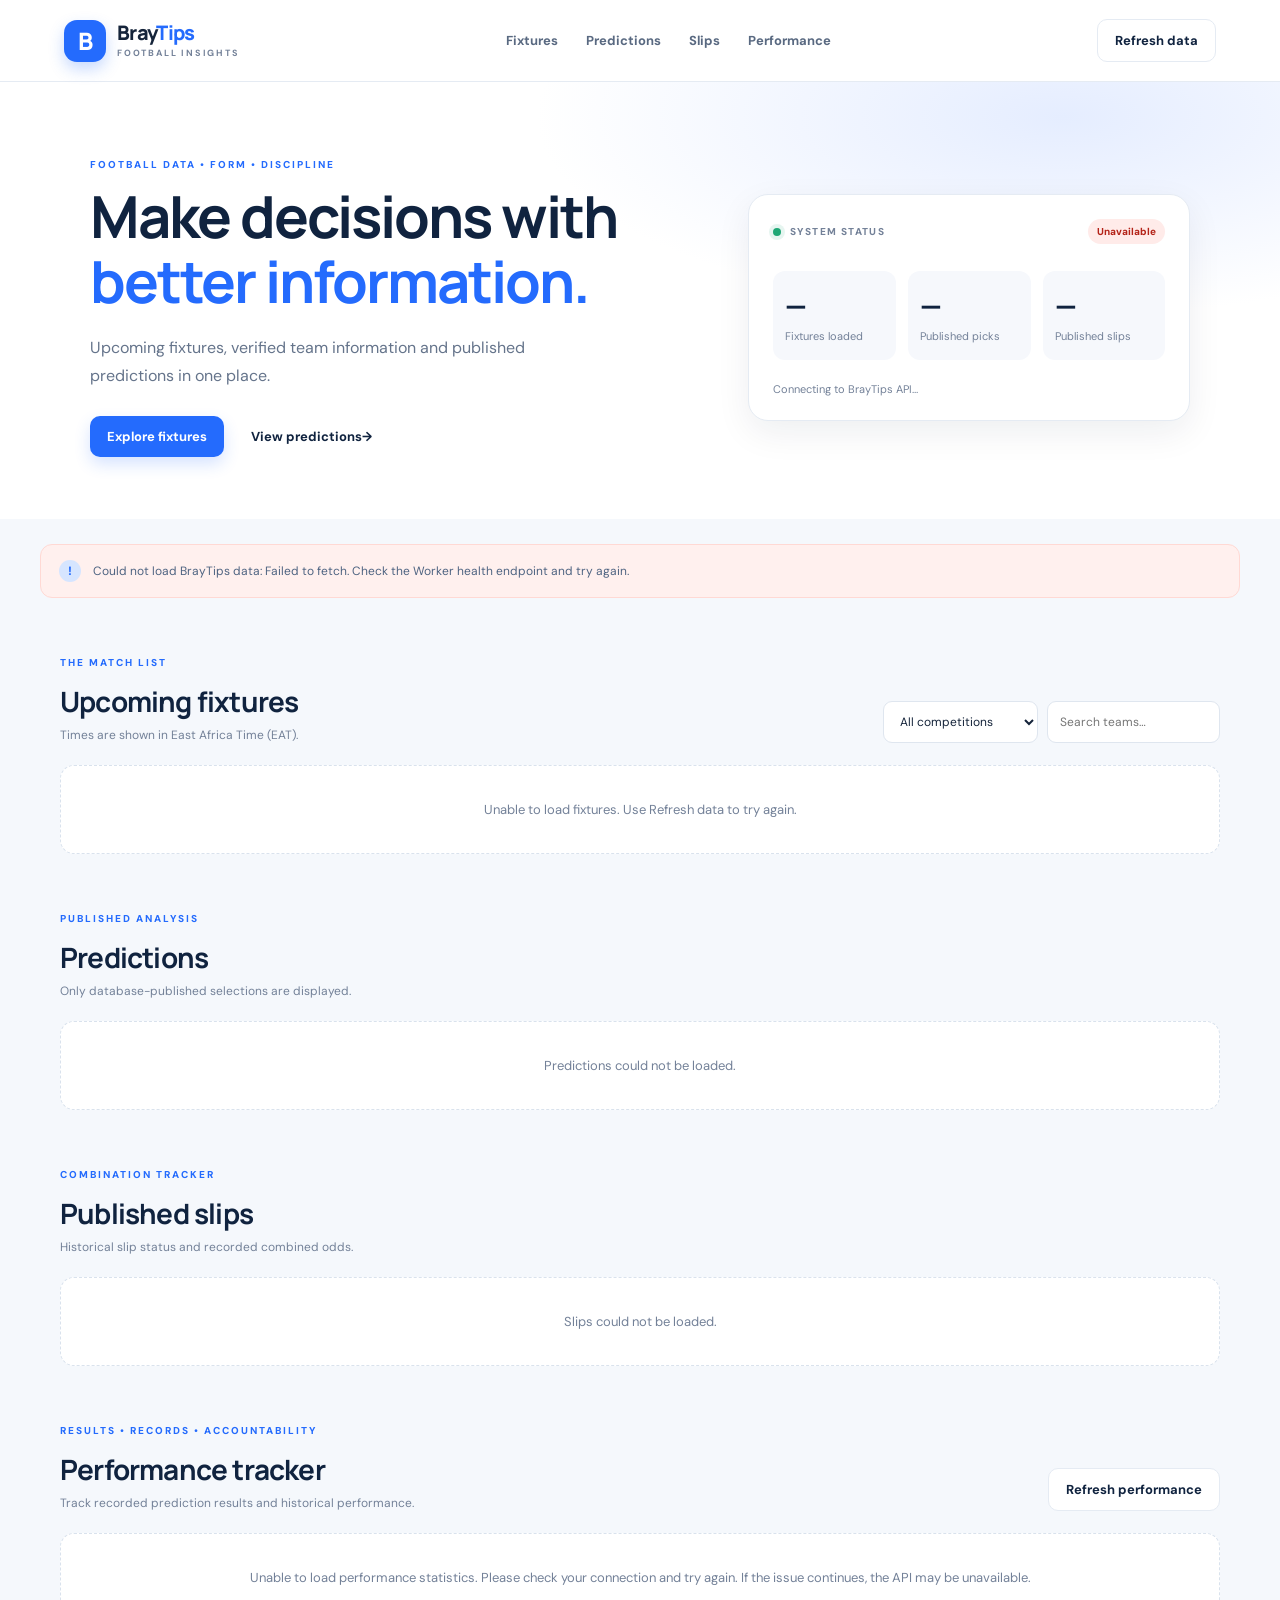
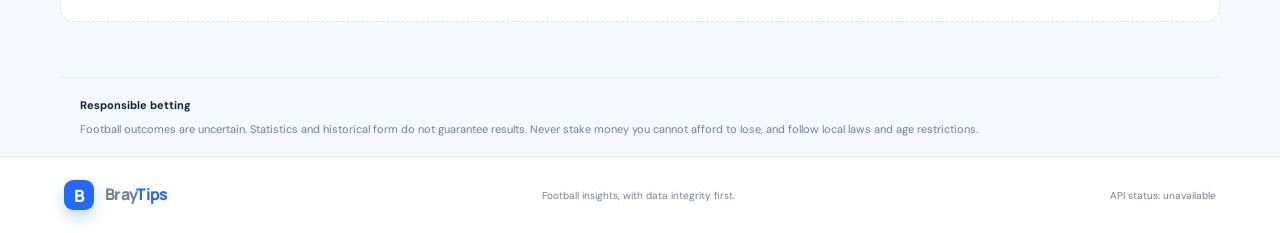
==== commit c80896a1: "Update index.html" ====
--- a/index.html
+++ b/index.html
@@ -4,23 +4,186 @@
   <meta charset="utf-8">
   <meta name="viewport" content="width=device-width, initial-scale=1">
   <meta name="theme-color" content="#10233f">
-  <meta name="description" content="BrayTips football fixtures, form and evidence-led predictions.">
+  <meta name="description" content="BrayTips football fixtures, form, predictions and performance tracking.">
   <title>BrayTips | Football Insights</title>
   <link rel="stylesheet" href="styles.css">
   <script defer src="app.js"></script>
+
+  <style>
+    /* BrayTips Performance Tracker */
+    #performance {
+      scroll-margin-top: 90px;
+    }
+
+    #performance .performance-summary {
+      display: grid;
+      grid-template-columns: repeat(4, minmax(0, 1fr));
+      gap: 16px;
+      margin: 24px 0;
+    }
+
+    #performance .performance-card {
+      padding: 22px;
+      border: 1px solid #e1e8f0;
+      border-radius: 16px;
+      background: #fff;
+      box-shadow: 0 4px 16px rgba(16, 35, 63, .045);
+      min-width: 0;
+    }
+
+    #performance .performance-label {
+      display: block;
+      font-size: 13px;
+      color: #65748b;
+      margin-bottom: 12px;
+    }
+
+    #performance .performance-value {
+      display: block;
+      color: #10233f;
+      font-size: clamp(24px, 3vw, 34px);
+      font-weight: 800;
+      line-height: 1.2;
+      overflow-wrap: anywhere;
+    }
+
+    #performance .performance-detail {
+      display: block;
+      margin-top: 9px;
+      font-size: 12px;
+      color: #718096;
+    }
+
+    #performance .performance-panels {
+      display: grid;
+      grid-template-columns: repeat(2, minmax(0, 1fr));
+      gap: 18px;
+    }
+
+    #performance .performance-panel {
+      padding: 24px;
+      border: 1px solid #e1e8f0;
+      border-radius: 16px;
+      background: #fff;
+      min-width: 0;
+    }
+
+    #performance .performance-panel h3 {
+      color: #10233f;
+      font-size: 18px;
+      margin: 0 0 20px;
+    }
+
+    #performance .performance-row {
+      display: flex;
+      justify-content: space-between;
+      align-items: center;
+      gap: 16px;
+      padding: 13px 0;
+      border-bottom: 1px solid #edf1f6;
+    }
+
+    #performance .performance-row:last-child {
+      border-bottom: 0;
+    }
+
+    #performance .performance-row span {
+      color: #617087;
+      font-size: 14px;
+    }
+
+    #performance .performance-row strong {
+      color: #10233f;
+      font-size: 15px;
+      text-align: right;
+      overflow-wrap: anywhere;
+    }
+
+    #performance .performance-positive {
+      color: #16834a !important;
+    }
+
+    #performance .performance-negative {
+      color: #c03939 !important;
+    }
+
+    #performance .performance-bar-track {
+      width: 100%;
+      height: 9px;
+      border-radius: 99px;
+      background: #e9eef5;
+      overflow: hidden;
+      margin: 12px 0 8px;
+    }
+
+    #performance .performance-bar-fill {
+      height: 100%;
+      width: 0;
+      border-radius: 99px;
+      background: #246bfd;
+      transition: width .35s ease;
+    }
+
+    #performance .performance-message {
+      padding: 16px;
+      border-radius: 12px;
+      background: #f3f7ff;
+      color: #43536b;
+      font-size: 13px;
+      line-height: 1.6;
+      margin-top: 20px;
+    }
+
+    #performance .performance-refresh {
+      margin-top: 8px;
+      cursor: pointer;
+    }
+
+    #performance .performance-updated {
+      font-size: 12px;
+      color: #718096;
+      margin-top: 12px;
+    }
+
+    @media (max-width: 800px) {
+      #performance .performance-summary {
+        grid-template-columns: repeat(2, minmax(0, 1fr));
+      }
+
+      #performance .performance-panels {
+        grid-template-columns: 1fr;
+      }
+    }
+
+    @media (max-width: 380px) {
+      #performance .performance-card {
+        padding: 15px;
+      }
+
+      #performance .performance-panel {
+        padding: 17px;
+      }
+    }
+  </style>
 </head>
+
 <body>
   <header class="site-header">
     <a class="brand" href="#" aria-label="BrayTips home">
       <span class="brand-mark">B</span>
       <span>Bray<span class="brand-accent">Tips</span><small>FOOTBALL INSIGHTS</small></span>
     </a>
+
     <nav class="top-nav" aria-label="Main navigation">
       <a href="#fixtures">Fixtures</a>
       <a href="#predictions">Predictions</a>
       <a href="#slips">Slips</a>
+      <a href="#performance">Performance</a>
     </nav>
-    <button id="refreshButton" class="button button-outline" type="button">Refresh data</button>
+
+    <button id="refreshButton" class="button button-outline" type="button">
+      Refresh data
+    </button>
   </header>
 
   <main>
@@ -28,71 +191,442 @@
       <div class="hero-copy">
         <p class="eyebrow">FOOTBALL DATA • FORM • DISCIPLINE</p>
         <h1>Make decisions with<br><span>better information.</span></h1>
-        <p class="hero-description">Upcoming fixtures, verified team information and published predictions in one place.</p>
+        <p class="hero-description">
+          Upcoming fixtures, verified team information and published predictions in one place.
+        </p>
+
         <div class="hero-actions">
           <a class="button button-primary" href="#fixtures">Explore fixtures</a>
-          <a class="button button-quiet" href="#predictions">View predictions <span aria-hidden="true">→</span></a>
-        </div>
-      </div>
+          <a class="button button-quiet" href="#predictions">
+            View predictions <span aria-hidden="true">→</span>
+          </a>
+        </div>
+      </div>
+
       <div class="hero-panel">
-        <div class="panel-top"><span class="live-dot"></span> SYSTEM STATUS <span id="statusLabel" class="status-pill">Connecting…</span></div>
+        <div class="panel-top">
+          <span class="live-dot"></span>
+          SYSTEM STATUS
+          <span id="statusLabel" class="status-pill">Connecting…</span>
+        </div>
+
         <div class="hero-stat-grid">
-          <div><strong id="fixtureCount">—</strong><span>Fixtures loaded</span></div>
-          <div><strong id="predictionCount">—</strong><span>Published picks</span></div>
-          <div><strong id="slipCount">—</strong><span>Published slips</span></div>
-        </div>
+          <div>
+            <strong id="fixtureCount">—</strong>
+            <span>Fixtures loaded</span>
+          </div>
+          <div>
+            <strong id="predictionCount">—</strong>
+            <span>Published picks</span>
+          </div>
+          <div>
+            <strong id="slipCount">—</strong>
+            <span>Published slips</span>
+          </div>
+        </div>
+
         <p id="lastUpdated" class="muted small">Connecting to BrayTips API…</p>
       </div>
     </section>
 
     <section class="notice" id="notice" role="status" aria-live="polite">
       <span class="notice-icon">i</span>
-      <span>Predictions appear here only when they have been published. No picks or odds are invented.</span>
+      <span>
+        Predictions appear here only when they have been published. No picks or odds are invented.
+      </span>
     </section>
 
+    <!-- FIXTURES -->
     <section class="section" id="fixtures">
       <div class="section-heading">
-        <div><p class="eyebrow">THE MATCH LIST</p><h2>Upcoming fixtures</h2><p class="section-subtitle">Times are shown in East Africa Time (EAT).</p></div>
+        <div>
+          <p class="eyebrow">THE MATCH LIST</p>
+          <h2>Upcoming fixtures</h2>
+          <p class="section-subtitle">Times are shown in East Africa Time (EAT).</p>
+        </div>
+
         <div class="filters">
           <label class="sr-only" for="leagueFilter">Filter by competition</label>
-          <select id="leagueFilter"><option value="">All competitions</option></select>
+          <select id="leagueFilter">
+            <option value="">All competitions</option>
+          </select>
+
           <label class="sr-only" for="fixtureSearch">Search teams</label>
           <input id="fixtureSearch" type="search" placeholder="Search teams…">
         </div>
       </div>
+
       <div id="fixturesContainer" class="fixture-grid">
         <div class="empty-state">Loading fixtures…</div>
       </div>
     </section>
 
+    <!-- PREDICTIONS -->
     <section class="section" id="predictions">
       <div class="section-heading">
-        <div><p class="eyebrow">PUBLISHED ANALYSIS</p><h2>Predictions</h2><p class="section-subtitle">Only database-published selections are displayed.</p></div>
-      </div>
+        <div>
+          <p class="eyebrow">PUBLISHED ANALYSIS</p>
+          <h2>Predictions</h2>
+          <p class="section-subtitle">
+            Only database-published selections are displayed.
+          </p>
+        </div>
+      </div>
+
       <div id="predictionsContainer" class="content-grid">
         <div class="empty-state">Loading predictions…</div>
       </div>
     </section>
 
+    <!-- SLIPS -->
     <section class="section" id="slips">
       <div class="section-heading">
-        <div><p class="eyebrow">COMBINATION TRACKER</p><h2>Published slips</h2><p class="section-subtitle">Historical slip status and recorded combined odds.</p></div>
-      </div>
+        <div>
+          <p class="eyebrow">COMBINATION TRACKER</p>
+          <h2>Published slips</h2>
+          <p class="section-subtitle">
+            Historical slip status and recorded combined odds.
+          </p>
+        </div>
+      </div>
+
       <div id="slipsContainer" class="content-grid">
         <div class="empty-state">Loading slips…</div>
       </div>
     </section>
 
+    <!-- NEW PERFORMANCE TRACKER -->
+    <section class="section" id="performance">
+      <div class="section-heading">
+        <div>
+          <p class="eyebrow">RESULTS • RECORDS • ACCOUNTABILITY</p>
+          <h2>Performance tracker</h2>
+          <p class="section-subtitle">
+            Track recorded prediction results and historical performance.
+          </p>
+        </div>
+
+        <button
+          id="performanceRefreshButton"
+          class="button button-outline performance-refresh"
+          type="button"
+        >
+          Refresh performance
+        </button>
+      </div>
+
+      <div id="performanceLoading" class="empty-state" role="status" aria-live="polite">
+        Loading performance statistics…
+      </div>
+
+      <div id="performanceContent" hidden>
+        <div class="performance-summary">
+          <article class="performance-card">
+            <span class="performance-label">Total predictions</span>
+            <strong id="perfTotal" class="performance-value">0</strong>
+            <span class="performance-detail">All recorded predictions</span>
+          </article>
+
+          <article class="performance-card">
+            <span class="performance-label">Settled wins</span>
+            <strong id="perfWins" class="performance-value">0</strong>
+            <span id="perfWinsDetail" class="performance-detail">Awaiting results</span>
+          </article>
+
+          <article class="performance-card">
+            <span class="performance-label">Win rate</span>
+            <strong id="perfWinRate" class="performance-value">0%</strong>
+            <div class="performance-bar-track" aria-hidden="true">
+              <div id="perfWinRateBar" class="performance-bar-fill"></div>
+            </div>
+            <span class="performance-detail">Based on settled predictions</span>
+          </article>
+
+          <article class="performance-card">
+            <span class="performance-label">Profit / loss</span>
+            <strong id="perfProfit" class="performance-value">0 units</strong>
+            <span id="perfProfitDetail" class="performance-detail">
+              Based on recorded odds
+            </span>
+          </article>
+        </div>
+
+        <div class="performance-panels">
+          <article class="performance-panel">
+            <h3>Prediction results</h3>
+
+            <div class="performance-row">
+              <span>Won</span>
+              <strong id="perfWonRow">0</strong>
+            </div>
+
+            <div class="performance-row">
+              <span>Lost</span>
+              <strong id="perfLostRow">0</strong>
+            </div>
+
+            <div class="performance-row">
+              <span>Pending</span>
+              <strong id="perfPendingRow">0</strong>
+            </div>
+
+            <div class="performance-row">
+              <span>Void</span>
+              <strong id="perfVoidRow">0</strong>
+            </div>
+
+            <div class="performance-row">
+              <span>Settled predictions</span>
+              <strong id="perfSettledRow">0</strong>
+            </div>
+
+            <div class="performance-row">
+              <span>Predictions with recorded odds</span>
+              <strong id="perfOddsRow">0</strong>
+            </div>
+          </article>
+
+          <article class="performance-panel">
+            <h3>Slip performance</h3>
+
+            <div class="performance-row">
+              <span>Total slips</span>
+              <strong id="perfSlipsTotal">0</strong>
+            </div>
+
+            <div class="performance-row">
+              <span>Won</span>
+              <strong id="perfSlipsWon">0</strong>
+            </div>
+
+            <div class="performance-row">
+              <span>Lost</span>
+              <strong id="perfSlipsLost">0</strong>
+            </div>
+
+            <div class="performance-row">
+              <span>Pending</span>
+              <strong id="perfSlipsPending">0</strong>
+            </div>
+
+            <div class="performance-row">
+              <span>Void</span>
+              <strong id="perfSlipsVoid">0</strong>
+            </div>
+
+            <div class="performance-row">
+              <span>Settled slip win rate</span>
+              <strong id="perfSlipsRate">0%</strong>
+            </div>
+
+            <div class="performance-message">
+              <strong>How to read these numbers</strong><br>
+              Pending selections are not counted as wins or losses. Profit calculations
+              use one unit per prediction and require recorded decimal odds. Slip profit
+              is not calculated in this tracker.
+            </div>
+          </article>
+        </div>
+
+        <p id="performanceUpdated" class="performance-updated">
+          Waiting for performance data…
+        </p>
+      </div>
+
+      <div id="performanceError" class="empty-state" hidden role="alert">
+        Performance statistics could not be loaded.
+      </div>
+    </section>
+
+    <!-- RESPONSIBLE BETTING -->
     <section class="disclaimer">
       <strong>Responsible betting</strong>
-      <p>Football outcomes are uncertain. Statistics and historical form do not guarantee results. Never stake money you cannot afford to lose, and follow local laws and age restrictions.</p>
+      <p>
+        Football outcomes are uncertain. Statistics and historical form do not guarantee
+        results. Never stake money you cannot afford to lose, and follow local laws and
+        age restrictions.
+      </p>
     </section>
   </main>
 
   <footer class="site-footer">
-    <a class="brand brand-footer" href="#"><span class="brand-mark">B</span><span>Bray<span class="brand-accent">Tips</span></span></a>
+    <a class="brand brand-footer" href="#">
+      <span class="brand-mark">B</span>
+      <span>Bray<span class="brand-accent">Tips</span></span>
+    </a>
+
     <span>Football insights, with data integrity first.</span>
     <span id="footerApiStatus">API status: checking</span>
   </footer>
+
+  <!-- Performance API connection -->
+  <script>
+    (function () {
+      "use strict";
+
+      const API_BASE = "https://braytips-api.mushbrayden.workers.dev";
+
+      const $ = (id) => document.getElementById(id);
+
+      function setText(id, value) {
+        const element = $(id);
+        if (element) element.textContent = value;
+      }
+
+      function number(value) {
+        const parsed = Number(value);
+        return Number.isFinite(parsed) ? parsed : 0;
+      }
+
+      function showError(message) {
+        $("performanceLoading").hidden = true;
+        $("performanceContent").hidden = true;
+        $("performanceError").hidden = false;
+        $("performanceError").textContent = message;
+      }
+
+      function formatUpdated(dateString) {
+        const date = new Date(dateString);
+
+        if (Number.isNaN(date.getTime())) {
+          return "Updated just now";
+        }
+
+        return "Last updated: " + date.toLocaleString("en-KE", {
+          timeZone: "Africa/Nairobi",
+          dateStyle: "medium",
+          timeStyle: "short"
+        }) + " EAT";
+      }
+
+      function displayProfit(value) {
+        const amount = number(value);
+        const sign = amount > 0 ? "+" : "";
+        return sign + amount.toFixed(2) + " units";
+      }
+
+      async function loadPerformance() {
+        const refreshButton = $("performanceRefreshButton");
+
+        refreshButton.disabled = true;
+        refreshButton.textContent = "Refreshing…";
+
+        $("performanceError").hidden = true;
+
+        if ($("performanceContent").hidden) {
+          $("performanceLoading").hidden = false;
+          $("performanceLoading").textContent =
+            "Loading performance statistics…";
+        }
+
+        try {
+          const response = await fetch(API_BASE + "/api/performance", {
+            method: "GET",
+            headers: { "Accept": "application/json" },
+            cache: "no-store"
+          });
+
+          if (!response.ok) {
+            throw new Error("Performance API returned HTTP " + response.status);
+          }
+
+          const data = await response.json();
+
+          if (data.success !== true || !data.performance) {
+            throw new Error("The performance API returned an unexpected response.");
+          }
+
+          const performance = data.performance;
+          const predictions = performance.predictions || {};
+          const slips = performance.slips || {};
+
+          const total = number(predictions.total);
+          const won = number(predictions.won);
+          const lost = number(predictions.lost);
+          const pending = number(predictions.pending);
+          const voided = number(predictions.void);
+          const settled = number(
+            predictions.settled !== undefined
+              ? predictions.settled
+              : won + lost
+          );
+
+          const winRate = number(predictions.winRatePercent);
+          const profit = number(predictions.profitUnits);
+          const withOdds = number(predictions.predictionsWithOdds);
+
+          const slipsTotal = number(slips.total);
+          const slipsWon = number(slips.won);
+          const slipsLost = number(slips.lost);
+          const slipsPending = number(slips.pending);
+          const slipsVoid = number(slips.void);
+          const slipsRate = number(slips.winRatePercent);
+
+          setText("perfTotal", total);
+          setText("perfWins", won);
+          setText("perfWinsDetail", won + " wins recorded");
+          setText("perfWinRate", winRate.toFixed(1) + "%");
+
+          $("perfWinRateBar").style.width =
+            Math.max(0, Math.min(100, winRate)) + "%";
+
+          setText("perfProfit", displayProfit(profit));
+
+          $("perfProfit").classList.toggle("performance-positive", profit > 0);
+          $("perfProfit").classList.toggle("performance-negative", profit < 0);
+
+          setText("perfProfitDetail", withOdds + " predictions with odds");
+          setText("perfWonRow", won);
+          setText("perfLostRow", lost);
+          setText("perfPendingRow", pending);
+          setText("perfVoidRow", voided);
+          setText("perfSettledRow", settled);
+          setText("perfOddsRow", withOdds);
+
+          setText("perfSlipsTotal", slipsTotal);
+          setText("perfSlipsWon", slipsWon);
+          setText("perfSlipsLost", slipsLost);
+          setText("perfSlipsPending", slipsPending);
+          setText("perfSlipsVoid", slipsVoid);
+          setText("perfSlipsRate", slipsRate.toFixed(1) + "%");
+
+          setText(
+            "performanceUpdated",
+            formatUpdated(data.generatedAt || new Date().toISOString())
+          );
+
+          $("performanceLoading").hidden = true;
+          $("performanceError").hidden = true;
+          $("performanceContent").hidden = false;
+
+        } catch (error) {
+          console.error("BrayTips performance error:", error);
+
+          if ($("performanceContent").hidden) {
+            showError(
+              "Unable to load performance statistics. Please check your connection " +
+              "and try again. If the issue continues, the API may be unavailable."
+            );
+          } else {
+            $("performanceError").hidden = false;
+            $("performanceError").textContent =
+              "Refresh failed. Your last successfully loaded statistics remain visible.";
+          }
+
+          $("performanceLoading").hidden = true;
+
+        } finally {
+          refreshButton.disabled = false;
+          refreshButton.textContent = "Refresh performance";
+        }
+      }
+
+      $("performanceRefreshButton").addEventListener("click", loadPerformance);
+
+      // Load the tracker immediately and refresh it periodically.
+      loadPerformance();
+      window.setInterval(loadPerformance, 60000);
+    })();
+  </script>
 </body>
 </html>
--- a/styles.css
+++ b/styles.css
@@ -1,1045 +1,114 @@
-```css
-@import url('https://fonts.googleapis.com/css2?family=DM+Sans:wght@400;500;600;700;800&family=Space+Grotesk:wght@400;500;600;700&display=swap');
+@import url('https://fonts.googleapis.com/css2?family=DM+Sans:wght@400;500;600;700&family=Manrope:wght@400;500;600;700;800&display=swap');
 
 :root {
-  --bg: #08111f;
-  --surface: #101c2e;
-  --surface-2: #15243a;
-  --surface-3: #1b2d45;
-  --border: rgba(160, 185, 220, 0.12);
-  --text: #f3f7ff;
-  --muted: #91a2ba;
-  --blue: #4385ff;
-  --blue-light: #78a9ff;
-  --green: #32e6a1;
-  --red: #ff647c;
-  --yellow: #ffc857;
-  --radius: 18px;
-  --shadow: 0 12px 40px rgba(0, 0, 0, .16);
+  --navy: #10233f;
+  --navy-2: #18395f;
+  --blue: #246bfd;
+  --blue-soft: #eaf1ff;
+  --ink: #15243a;
+  --muted: #738198;
+  --line: #e5ebf3;
+  --surface: #ffffff;
+  --page: #f5f8fc;
+  --green: #17865b;
+  --amber: #996500;
+  --shadow: 0 12px 35px rgba(16,35,63,.07);
 }
-
-* {
-  box-sizing: border-box;
-  margin: 0;
-  padding: 0;
+* { box-sizing: border-box; }
+html { scroll-behavior: smooth; }
+body { margin: 0; background: var(--page); color: var(--ink); font-family: "DM Sans", sans-serif; }
+a { color: inherit; text-decoration: none; }
+button, input, select { font: inherit; }
+.site-header { height: 82px; padding: 0 clamp(20px, 5vw, 76px); display: flex; align-items: center; gap: 32px; background: #fff; border-bottom: 1px solid var(--line); }
+.brand { display: inline-flex; align-items: center; gap: 11px; font-family: Manrope, sans-serif; font-size: 20px; font-weight: 800; letter-spacing: -.7px; }
+.brand > span:last-child { line-height: 1.1; }
+.brand small { display: block; color: var(--muted); font-family: "DM Sans", sans-serif; font-size: 9px; font-weight: 700; letter-spacing: 1.8px; margin-top: 5px; }
+.brand-mark { display: grid; place-items: center; width: 42px; height: 42px; color: #fff; background: var(--blue); border-radius: 13px; font-size: 24px; font-weight: 800; box-shadow: 0 7px 15px #246bfd40; }
+.brand-accent { color: var(--blue); }
+.top-nav { display: flex; align-items: center; gap: 28px; margin: 0 auto; color: #596981; font-size: 13px; font-weight: 700; }
+.top-nav a:hover { color: var(--blue); }
+.button { border: 0; border-radius: 10px; display: inline-flex; justify-content: center; align-items: center; padding: 12px 17px; font-size: 13px; font-weight: 700; cursor: pointer; transition: transform .15s ease, box-shadow .15s ease; }
+.button:hover { transform: translateY(-1px); }
+.button-primary { background: var(--blue); color: #fff; box-shadow: 0 7px 16px #246bfd30; }
+.button-outline { color: var(--navy); border: 1px solid var(--line); background: #fff; }
+.button-quiet { color: var(--navy); background: transparent; }
+.hero { padding: 76px clamp(20px, 7vw, 105px) 62px; display: grid; grid-template-columns: 1.15fr .85fr; gap: 60px; align-items: center; background: radial-gradient(ellipse at 83% 8%, #e5edff 0, transparent 35%), #fff; }
+.eyebrow { color: var(--blue); font-size: 10px; font-weight: 800; letter-spacing: 2px; margin: 0 0 13px; }
+h1, h2, h3, p { margin-top: 0; }
+h1, h2, h3 { font-family: Manrope, sans-serif; }
+h1 { color: var(--navy); font-size: clamp(36px, 4.6vw, 58px); line-height: 1.12; letter-spacing: -2px; margin-bottom: 20px; }
+h1 span { color: var(--blue); }
+.hero-description { max-width: 490px; color: #65748b; font-size: 16px; line-height: 1.75; margin-bottom: 26px; }
+.hero-actions { display: flex; align-items: center; gap: 10px; flex-wrap: wrap; }
+.hero-panel { padding: 24px; background: #fff; border: 1px solid var(--line); border-radius: 20px; box-shadow: var(--shadow); }
+.panel-top { display: flex; align-items: center; gap: 9px; color: var(--muted); font-size: 10px; font-weight: 800; letter-spacing: 1.4px; }
+.live-dot { width: 8px; height: 8px; background: #1fa775; border-radius: 50%; box-shadow: 0 0 0 4px #1fa7751c; }
+.status-pill { margin-left: auto; padding: 6px 9px; border-radius: 20px; color: var(--amber); background: #fff4d8; letter-spacing: 0; }
+.status-pill.ok { color: var(--green); background: #e7f8f0; }
+.status-pill.error { color: #b42318; background: #ffebe9; }
+.hero-stat-grid { display: grid; grid-template-columns: repeat(3, 1fr); gap: 12px; margin: 27px 0 22px; }
+.hero-stat-grid > div { min-width: 0; padding: 15px 12px; border-radius: 12px; background: #f6f8fc; }
+.hero-stat-grid strong { display: block; color: var(--navy); font: 800 28px Manrope, sans-serif; }
+.hero-stat-grid span { display: block; margin-top: 5px; color: var(--muted); font-size: 11px; line-height: 1.4; }
+.muted { color: var(--muted); }
+.small { font-size: 11px; margin-bottom: 0; }
+.notice { display: flex; align-items: center; gap: 12px; max-width: 1200px; margin: 25px auto 0; padding: 15px 18px; color: #4e6381; background: #edf4ff; border: 1px solid #dce8ff; border-radius: 12px; font-size: 12px; line-height: 1.5; }
+.notice-icon { flex: 0 0 22px; width: 22px; height: 22px; display: grid; place-items: center; border-radius: 50%; background: #d6e5ff; color: var(--blue); font-weight: 800; }
+.section { max-width: 1200px; margin: 0 auto; padding: 58px 20px 0; scroll-margin-top: 24px; }
+.section-heading { display: flex; align-items: end; justify-content: space-between; gap: 20px; margin-bottom: 22px; }
+h2 { color: var(--navy); font-size: 28px; letter-spacing: -.8px; margin-bottom: 7px; }
+.section-subtitle { color: var(--muted); font-size: 12px; margin-bottom: 0; }
+.filters { display: flex; gap: 9px; }
+.filters select, .filters input { min-width: 155px; max-width: 230px; padding: 11px 12px; border: 1px solid #dfe6ef; background: #fff; color: var(--ink); border-radius: 9px; outline: none; font-size: 12px; }
+.filters input:focus, .filters select:focus { border-color: var(--blue); box-shadow: 0 0 0 3px #246bfd17; }
+.fixture-grid { display: grid; grid-template-columns: repeat(2, minmax(0, 1fr)); gap: 14px; }
+.fixture-card, .content-card { background: var(--surface); border: 1px solid var(--line); border-radius: 15px; padding: 18px; box-shadow: 0 4px 18px #10233f05; min-width: 0; }
+.fixture-meta { display: flex; align-items: center; justify-content: space-between; gap: 12px; color: var(--muted); font-size: 10px; margin-bottom: 18px; }
+.league-name { color: #5c6c83; font-weight: 700; overflow: hidden; text-overflow: ellipsis; white-space: nowrap; }
+.tag { display: inline-flex; align-items: center; border-radius: 20px; padding: 5px 8px; color: #53657d; background: #f0f3f8; font-size: 9px; font-weight: 800; white-space: nowrap; }
+.tag.blue { color: var(--blue); background: var(--blue-soft); }
+.teams { display: grid; grid-template-columns: minmax(0, 1fr) 34px minmax(0, 1fr); align-items: center; gap: 10px; }
+.team { color: var(--navy); font: 700 14px Manrope, sans-serif; overflow-wrap: anywhere; }
+.team:last-child { text-align: right; }
+.vs { color: #a1adbd; font-size: 10px; font-weight: 800; text-align: center; }
+.fixture-bottom { display: flex; align-items: center; justify-content: space-between; gap: 10px; padding-top: 15px; margin-top: 16px; border-top: 1px solid #edf0f5; color: var(--muted); font-size: 10px; }
+.stats-line { display: flex; gap: 7px; flex-wrap: wrap; }
+.stats-line span { padding: 5px 7px; border-radius: 6px; background: #f5f7fb; color: #66768c; }
+.content-grid { display: grid; grid-template-columns: repeat(3, minmax(0, 1fr)); gap: 14px; }
+.content-card h3 { color: var(--navy); font-size: 15px; line-height: 1.4; margin-bottom: 10px; }
+.content-card p { color: #66768c; font-size: 12px; line-height: 1.6; margin-bottom: 10px; overflow-wrap: anywhere; }
+.card-foot { display: flex; justify-content: space-between; align-items: center; gap: 10px; border-top: 1px solid #edf0f5; padding-top: 12px; margin-top: 13px; color: var(--muted); font-size: 10px; }
+.empty-state { grid-column: 1 / -1; padding: 35px 20px; text-align: center; color: var(--muted); background: #fff; border: 1px dashed #d9e2ed; border-radius: 14px; font-size: 13px; }
+.disclaimer { max-width: 1160px; margin: 55px auto 0; padding: 18px 20px; border-top: 1px solid var(--line); color: var(--muted); font-size: 11px; line-height: 1.7; }
+.disclaimer strong { color: var(--navy); }
+.disclaimer p { margin: 5px 0 0; }
+.site-footer { display: flex; align-items: center; justify-content: space-between; gap: 20px; padding: 23px clamp(20px, 5vw, 76px); background: #fff; border-top: 1px solid var(--line); color: var(--muted); font-size: 10px; }
+.brand-footer { font-size: 16px; }
+.brand-footer .brand-mark { width: 30px; height: 30px; border-radius: 9px; font-size: 17px; }
+.sr-only { position: absolute; width: 1px; height: 1px; padding: 0; margin: -1px; overflow: hidden; clip: rect(0,0,0,0); white-space: nowrap; border: 0; }
+@media (max-width: 850px) {
+  .hero { grid-template-columns: 1fr; gap: 35px; padding-top: 50px; }
+  .hero-panel { max-width: 600px; }
+  .section-heading { align-items: flex-start; flex-direction: column; }
+  .filters { width: 100%; }
+  .filters select, .filters input { max-width: none; flex: 1; min-width: 0; }
+  .content-grid { grid-template-columns: repeat(2, minmax(0, 1fr)); }
+  .top-nav { gap: 14px; }
 }
-
-html {
-  scroll-behavior: smooth;
-  scroll-padding-top: 95px;
+@media (max-width: 560px) {
+  .site-header { height: 70px; gap: 10px; padding: 0 15px; }
+  .brand { font-size: 17px; gap: 8px; }
+  .brand-mark { width: 35px; height: 35px; border-radius: 10px; }
+  .brand small { font-size: 7px; letter-spacing: 1.1px; }
+  .top-nav { display: none; }
+  .site-header .button { margin-left: auto; padding: 10px 11px; font-size: 11px; }
+  .hero { padding: 42px 20px; }
+  h1 { font-size: 39px; }
+  .hero-stat-grid { gap: 7px; }
+  .hero-stat-grid > div { padding: 12px 9px; }
+  .hero-stat-grid strong { font-size: 23px; }
+  .fixture-grid, .content-grid { grid-template-columns: 1fr; }
+  .section { padding-top: 44px; }
+  h2 { font-size: 25px; }
+  .site-footer { align-items: flex-start; flex-direction: column; gap: 12px; }
 }
-
-body {
-  font-family: 'DM Sans', sans-serif;
-  background: var(--bg);
-  color: var(--text);
-  font-size: 14px;
-  line-height: 1.6;
-}
-
-button, input, select {
-  font: inherit;
-}
-
-button, a {
-  -webkit-tap-highlight-color: transparent;
-}
-
-a {
-  color: inherit;
-  text-decoration: none;
-}
-
-button {
-  cursor: pointer;
-}
-
-.app-header {
-  height: 76px;
-  position: sticky;
-  top: 0;
-  z-index: 100;
-  display: flex;
-  align-items: center;
-  justify-content: space-between;
-  gap: 20px;
-  padding: 0 34px;
-  background: rgba(8, 17, 31, .92);
-  backdrop-filter: blur(18px);
-  border-bottom: 1px solid var(--border);
-}
-
-.brand {
-  display: flex;
-  align-items: center;
-  gap: 12px;
-  min-width: 220px;
-}
-
-.brand-mark {
-  display: grid;
-  place-items: center;
-  width: 42px;
-  height: 42px;
-  border-radius: 13px;
-  color: #061a17;
-  background: linear-gradient(135deg, var(--green), #83ffd0);
-  font-family: 'Space Grotesk', sans-serif;
-  font-size: 22px;
-  font-weight: 800;
-  box-shadow: 0 0 24px rgba(50, 230, 161, .15);
-}
-
-.brand-name {
-  font-family: 'Space Grotesk', sans-serif;
-  font-size: 22px;
-  font-weight: 800;
-  letter-spacing: -.8px;
-}
-
-.brand-name span {
-  color: var(--green);
-}
-
-.brand-tagline {
-  color: var(--muted);
-  font-size: 10px;
-  letter-spacing: 1.4px;
-  font-weight: 700;
-}
-
-.header-right {
-  display: flex;
-  align-items: center;
-  gap: 18px;
-}
-
-.live-indicator {
-  display: flex;
-  align-items: center;
-  gap: 8px;
-  color: var(--muted);
-  font-size: 12px;
-}
-
-.live-dot {
-  width: 8px;
-  height: 8px;
-  background: var(--green);
-  border-radius: 50%;
-  box-shadow: 0 0 12px rgba(50, 230, 161, .65);
-}
-
-.header-date {
-  padding: 9px 13px;
-  background: var(--surface);
-  border: 1px solid var(--border);
-  border-radius: 10px;
-  color: #c8d5e8;
-  font-size: 12px;
-}
-
-.menu-toggle {
-  display: none;
-  border: 1px solid var(--border);
-  background: var(--surface);
-  color: white;
-  padding: 8px 11px;
-  border-radius: 9px;
-  font-size: 20px;
-}
-
-.app-layout {
-  display: grid;
-  grid-template-columns: 245px minmax(0, 1fr);
-  min-height: calc(100vh - 76px);
-}
-
-.sidebar {
-  position: sticky;
-  top: 76px;
-  height: calc(100vh - 76px);
-  overflow-y: auto;
-  padding: 28px 17px;
-  border-right: 1px solid var(--border);
-  background: #0a1525;
-}
-
-.sidebar-label {
-  padding: 0 13px;
-  margin: 19px 0 9px;
-  color: #637790;
-  font-size: 10px;
-  font-weight: 800;
-  letter-spacing: 1.6px;
-  text-transform: uppercase;
-}
-
-.sidebar-label:first-child {
-  margin-top: 0;
-}
-
-.sidebar nav {
-  display: grid;
-  gap: 5px;
-}
-
-.nav-link {
-  display: flex;
-  align-items: center;
-  gap: 13px;
-  padding: 12px 13px;
-  border: 1px solid transparent;
-  border-radius: 11px;
-  color: #9aabc1;
-  font-size: 13px;
-  font-weight: 600;
-  transition: .2s ease;
-}
-
-.nav-link:hover {
-  color: white;
-  background: rgba(255, 255, 255, .04);
-}
-
-.nav-link.active {
-  color: white;
-  background: linear-gradient(100deg, rgba(67, 133, 255, .19), rgba(67, 133, 255, .05));
-  border-color: rgba(67, 133, 255, .22);
-}
-
-.nav-icon {
-  width: 20px;
-  text-align: center;
-  font-size: 17px;
-}
-
-.sidebar-note {
-  margin-top: 30px;
-  padding: 16px;
-  border: 1px solid rgba(50, 230, 161, .18);
-  border-radius: 14px;
-  background: linear-gradient(135deg, rgba(50, 230, 161, .08), rgba(67, 133, 255, .06));
-}
-
-.sidebar-note strong {
-  display: block;
-  margin-bottom: 5px;
-  font-size: 12px;
-}
-
-.sidebar-note p {
-  color: var(--muted);
-  font-size: 11px;
-  line-height: 1.7;
-}
-
-.sidebar-note .note-icon {
-  display: inline-block;
-  margin-bottom: 8px;
-  color: var(--green);
-  font-size: 19px;
-}
-
-.main-content {
-  width: 100%;
-  max-width: 1800px;
-  margin: 0 auto;
-  padding: 34px clamp(20px, 3vw, 46px) 60px;
-  min-width: 0;
-}
-
-.page-heading {
-  display: flex;
-  align-items: flex-end;
-  justify-content: space-between;
-  gap: 20px;
-  margin-bottom: 27px;
-}
-
-.eyebrow {
-  display: flex;
-  align-items: center;
-  gap: 9px;
-  color: var(--green);
-  font-size: 10px;
-  font-weight: 800;
-  letter-spacing: 2px;
-  text-transform: uppercase;
-  margin-bottom: 10px;
-}
-
-.eyebrow::before {
-  content: "";
-  display: inline-block;
-  width: 22px;
-  height: 2px;
-  background: var(--green);
-}
-
-.page-heading h1 {
-  font-family: 'Space Grotesk', sans-serif;
-  font-size: clamp(27px, 3vw, 38px);
-  line-height: 1.2;
-  letter-spacing: -1.4px;
-}
-
-.page-heading p {
-  margin-top: 9px;
-  max-width: 580px;
-  color: var(--muted);
-  font-size: 13px;
-}
-
-.heading-date {
-  white-space: nowrap;
-  padding: 10px 14px;
-  border: 1px solid var(--border);
-  border-radius: 11px;
-  background: var(--surface);
-  color: #c3d1e5;
-  font-size: 12px;
-}
-
-.hero {
-  position: relative;
-  overflow: hidden;
-  padding: 32px;
-  margin-bottom: 27px;
-  border: 1px solid rgba(100, 150, 255, .2);
-  border-radius: 22px;
-  background:
-    radial-gradient(ellipse at 90% 10%, rgba(67, 133, 255, .23), transparent 38%),
-    radial-gradient(ellipse at 70% 100%, rgba(50, 230, 161, .08), transparent 35%),
-    linear-gradient(120deg, #142642, #101d31 65%, #10213b);
-  box-shadow: var(--shadow);
-}
-
-.hero::after {
-  content: "↗";
-  position: absolute;
-  right: 36px;
-  top: -42px;
-  font-family: 'Space Grotesk', sans-serif;
-  font-size: 230px;
-  font-weight: 800;
-  line-height: 1;
-  color: rgba(120, 169, 255, .055);
-  pointer-events: none;
-}
-
-.hero-content {
-  position: relative;
-  z-index: 1;
-  max-width: 720px;
-}
-
-.hero-badge {
-  display: inline-flex;
-  align-items: center;
-  gap: 8px;
-  padding: 6px 10px;
-  margin-bottom: 15px;
-  border: 1px solid rgba(50, 230, 161, .22);
-  border-radius: 7px;
-  background: rgba(50, 230, 161, .08);
-  color: var(--green);
-  font-size: 10px;
-  font-weight: 800;
-  letter-spacing: 1px;
-  text-transform: uppercase;
-}
-
-.hero h2 {
-  max-width: 620px;
-  font-family: 'Space Grotesk', sans-serif;
-  font-size: clamp(26px, 3.5vw, 42px);
-  line-height: 1.15;
-  letter-spacing: -1.5px;
-}
-
-.hero h2 span {
-  color: var(--green);
-}
-
-.hero p {
-  max-width: 580px;
-  margin-top: 14px;
-  color: #a6b7cf;
-  font-size: 13px;
-  line-height: 1.9;
-}
-
-.hero-bottom {
-  display: flex;
-  flex-wrap: wrap;
-  align-items: center;
-  gap: 12px;
-  margin-top: 23px;
-}
-
-.primary-button, .secondary-button {
-  display: inline-flex;
-  justify-content: center;
-  align-items: center;
-  gap: 9px;
-  min-height: 42px;
-  padding: 0 17px;
-  border-radius: 10px;
-  font-size: 12px;
-  font-weight: 800;
-  transition: .2s ease;
-}
-
-.primary-button {
-  border: 1px solid var(--green);
-  color: #052017;
-  background: var(--green);
-}
-
-.primary-button:hover {
-  background: #68f2bd;
-  transform: translateY(-1px);
-}
-
-.secondary-button {
-  border: 1px solid rgba(185, 205, 235, .19);
-  color: #e4edfb;
-  background: rgba(255, 255, 255, .04);
-}
-
-.secondary-button:hover {
-  background: rgba(255, 255, 255, .08);
-}
-
-.notice {
-  display: flex;
-  align-items: flex-start;
-  gap: 12px;
-  padding: 14px 17px;
-  margin-bottom: 27px;
-  border: 1px solid rgba(255, 200, 87, .2);
-  border-radius: 12px;
-  background: rgba(255, 200, 87, .055);
-  color: #c6b78f;
-  font-size: 12px;
-  line-height: 1.8;
-}
-
-.notice-icon {
-  color: var(--yellow);
-  font-size: 17px;
-}
-
-.notice strong {
-  color: #f2d58f;
-}
-
-.section {
-  margin-top: 34px;
-  scroll-margin-top: 95px;
-}
-
-.section-heading {
-  display: flex;
-  justify-content: space-between;
-  align-items: flex-end;
-  gap: 16px;
-  margin-bottom: 17px;
-}
-
-.section-heading h2 {
-  font-family: 'Space Grotesk', sans-serif;
-  font-size: 19px;
-  letter-spacing: -.5px;
-}
-
-.section-heading p {
-  margin-top: 4px;
-  color: var(--muted);
-  font-size: 12px;
-}
-
-.section-link {
-  color: var(--blue-light);
-  font-size: 12px;
-  font-weight: 700;
-}
-
-.slip-grid {
-  display: grid;
-  grid-template-columns: repeat(3, minmax(0, 1fr));
-  gap: 16px;
-}
-
-.slip-card {
-  position: relative;
-  overflow: hidden;
-  min-height: 180px;
-  padding: 21px;
-  border: 1px solid var(--border);
-  border-radius: var(--radius);
-  background: linear-gradient(145deg, var(--surface-2), var(--surface));
-  transition: transform .2s, border-color .2s;
-}
-
-.slip-card:hover {
-  transform: translateY(-3px);
-  border-color: rgba(120, 169, 255, .3);
-}
-
-.slip-card::after {
-  content: "";
-  position: absolute;
-  width: 110px;
-  height: 110px;
-  right: -40px;
-  top: -40px;
-  border: 18px solid rgba(120, 169, 255, .045);
-  border-radius: 50%;
-}
-
-.slip-top {
-  display: flex;
-  justify-content: space-between;
-  align-items: center;
-  gap: 10px;
-}
-
-.slip-label {
-  color: #9aabc1;
-  font-size: 11px;
-  font-weight: 700;
-}
-
-.slip-icon {
-  display: grid;
-  place-items: center;
-  width: 34px;
-  height: 34px;
-  border-radius: 10px;
-  color: var(--blue-light);
-  background: rgba(67, 133, 255, .12);
-  font-size: 17px;
-}
-
-.slip-odds {
-  margin-top: 14px;
-  font-family: 'Space Grotesk', sans-serif;
-  font-size: 37px;
-  line-height: 1;
-  font-weight: 800;
-  letter-spacing: -1.6px;
-}
-
-.slip-odds small {
-  font-size: 13px;
-  font-weight: 600;
-  letter-spacing: 0;
-  color: var(--muted);
-}
-
-.slip-footer {
-  display: flex;
-  justify-content: space-between;
-  align-items: center;
-  gap: 10px;
-  margin-top: 17px;
-  padding-top: 13px;
-  border-top: 1px solid var(--border);
-  color: var(--muted);
-  font-size: 11px;
-}
-
-.status-pill {
-  display: inline-flex;
-  align-items: center;
-  gap: 6px;
-  padding: 5px 8px;
-  border: 1px solid var(--border);
-  border-radius: 7px;
-  background: rgba(255, 255, 255, .025);
-  color: #aebed3;
-  font-size: 10px;
-  font-weight: 700;
-}
-
-.status-pill.green {
-  color: var(--green);
-  border-color: rgba(50, 230, 161, .18);
-  background: rgba(50, 230, 161, .06);
-}
-
-.status-pill.yellow {
-  color: var(--yellow);
-  border-color: rgba(255, 200, 87, .18);
-  background: rgba(255, 200, 87, .06);
-}
-
-.status-pill.red {
-  color: var(--red);
-  border-color: rgba(255, 100, 124, .18);
-  background: rgba(255, 100, 124, .06);
-}
-
-.quick-grid {
-  display: grid;
-  grid-template-columns: repeat(2, minmax(0, 1fr));
-  gap: 16px;
-}
-
-.feature-card {
-  display: flex;
-  align-items: center;
-  gap: 17px;
-  padding: 21px;
-  border: 1px solid var(--border);
-  border-radius: var(--radius);
-  background: var(--surface);
-  transition: border-color .2s, transform .2s;
-}
-
-.feature-card:hover {
-  transform: translateY(-2px);
-  border-color: rgba(120, 169, 255, .3);
-}
-
-.feature-icon {
-  flex: 0 0 47px;
-  display: grid;
-  place-items: center;
-  height: 47px;
-  border-radius: 14px;
-  background: rgba(50, 230, 161, .09);
-  color: var(--green);
-  font-size: 23px;
-}
-
-.feature-card:nth-child(2) .feature-icon {
-  background: rgba(67, 133, 255, .12);
-  color: var(--blue-light);
-}
-
-.feature-card h3 {
-  font-size: 14px;
-  font-weight: 800;
-}
-
-.feature-card p {
-  margin-top: 4px;
-  color: var(--muted);
-  font-size: 11px;
-  line-height: 1.7;
-}
-
-.feature-arrow {
-  margin-left: auto;
-  color: #7186a2;
-  font-size: 20px;
-}
-
-.panel {
-  overflow: hidden;
-  border: 1px solid var(--border);
-  border-radius: var(--radius);
-  background: var(--surface);
-  box-shadow: 0 7px 25px rgba(0, 0, 0, .08);
-}
-
-.panel-header {
-  display: flex;
-  align-items: center;
-  justify-content: space-between;
-  gap: 14px;
-  padding: 19px 21px;
-  border-bottom: 1px solid var(--border);
-}
-
-.panel-header h3 {
-  font-size: 14px;
-  font-weight: 800;
-}
-
-.panel-header p {
-  margin-top: 3px;
-  color: var(--muted);
-  font-size: 11px;
-}
-
-.panel-body {
-  padding: 21px;
-}
-
-.table-wrap {
-  width: 100%;
-  overflow-x: auto;
-}
-
-table {
-  width: 100%;
-  border-collapse: collapse;
-  text-align: left;
-  white-space: nowrap;
-}
-
-thead {
-  background: rgba(255, 255, 255, .025);
-}
-
-th {
-  padding: 13px 17px;
-  color: #7186a2;
-  font-size: 10px;
-  font-weight: 800;
-  letter-spacing: .9px;
-  text-transform: uppercase;
-}
-
-td {
-  padding: 15px 17px;
-  border-top: 1px solid rgba(160, 185, 220, .075);
-  color: #cbd7e8;
-  font-size: 12px;
-}
-
-tbody tr {
-  transition: background .15s;
-}
-
-tbody tr:hover {
-  background: rgba(255, 255, 255, .025);
-}
-
-.empty-state {
-  padding: 35px 20px !important;
-  text-align: center;
-  white-space: normal;
-  color: var(--muted);
-}
-
-.empty-state strong {
-  display: block;
-  margin-bottom: 6px;
-  color: #d8e3f2;
-  font-size: 13px;
-}
-
-.empty-state span {
-  font-size: 11px;
-  line-height: 1.8;
-}
-
-.match-teams {
-  display: flex;
-  align-items: center;
-  gap: 9px;
-  font-weight: 700;
-}
-
-.team-dot {
-  display: inline-grid;
-  place-items: center;
-  width: 27px;
-  height: 27px;
-  border: 1px solid var(--border);
-  border-radius: 9px;
-  background: var(--surface-3);
-  color: var(--blue-light);
-  font-size: 10px;
-  font-weight: 800;
-}
-
-.odds-value {
-  color: var(--green);
-  font-family: 'Space Grotesk', sans-serif;
-  font-size: 14px;
-  font-weight: 800;
-}
-
-.performance-grid {
-  display: grid;
-  grid-template-columns: repeat(4, minmax(0, 1fr));
-  gap: 14px;
-}
-
-.stat-card {
-  padding: 19px;
-  border: 1px solid var(--border);
-  border-radius: 15px;
-  background: linear-gradient(145deg, var(--surface-2), var(--surface));
-}
-
-.stat-label {
-  color: var(--muted);
-  font-size: 11px;
-  font-weight: 600;
-}
-
-.stat-value {
-  margin-top: 10px;
-  font-family: 'Space Grotesk', sans-serif;
-  font-size: 29px;
-  line-height: 1;
-  font-weight: 800;
-  letter-spacing: -1px;
-}
-
-.stat-caption {
-  margin-top: 9px;
-  color: #6f829b;
-  font-size: 10px;
-}
-
-.stat-card:nth-child(1) .stat-value {
-  color: var(--blue-light);
-}
-
-.stat-card:nth-child(2) .stat-value {
-  color: var(--green);
-}
-
-.stat-card:nth-child(3) .stat-value {
-  color: var(--red);
-}
-
-.stat-card:nth-child(4) .stat-value {
-  color: var(--yellow);
-}
-
-.method-grid {
-  display: grid;
-  grid-template-columns: repeat(3, minmax(0, 1fr));
-  gap: 15px;
-}
-
-.method-card {
-  padding: 21px;
-  border: 1px solid var(--border);
-  border-radius: 15px;
-  background: var(--surface);
-}
-
-.method-number {
-  display: grid;
-  place-items: center;
-  width: 34px;
-  height: 34px;
-  margin-bottom: 14px;
-  border-radius: 10px;
-  background: rgba(67, 133, 255, .13);
-  color: var(--blue-light);
-  font-family: 'Space Grotesk', sans-serif;
-  font-weight: 800;
-}
-
-.method-card h3 {
-  margin-bottom: 7px;
-  font-size: 13px;
-}
-
-.method-card p {
-  color: var(--muted);
-  font-size: 11px;
-  line-height: 1.8;
-}
-
-.footer {
-  display: flex;
-  justify-content: space-between;
-  gap: 15px;
-  margin-top: 43px;
-  padding-top: 22px;
-  border-top: 1px solid var(--border);
-  color: #687d98;
-  font-size: 11px;
-}
-
-.footer strong {
-  color: #a4b6ce;
-}
-
-.disclaimer {
-  max-width: 600px;
-  text-align: right;
-}
-
-.hidden {
-  display: none !important;
-}
-
-@media (min-width: 1500px) {
-  .main-content {
-    padding-left: 50px;
-    padding-right: 50px;
-  }
-
-  .slip-card {
-    min-height: 195px;
-    padding: 25px;
-  }
-}
-
-@media (max-width: 1150px) {
-  .app-layout {
-    grid-template-columns: 215px minmax(0, 1fr);
-  }
-
-  .sidebar {
-    padding-left: 12px;
-    padding-right: 12px;
-  }
-
-  .slip-grid {
-    gap: 11px;
-  }
-
-  .slip-card {
-    padding: 16px;
-  }
-
-  .slip-odds {
-    font-size: 32px;
-  }
-
-  .performance-grid {
-    grid-template-columns: repeat(2, minmax(0, 1fr));
-  }
-}
-
-@media (max-width: 850px) {
-  .app-header {
-    height: 68px;
-    padding: 0 19px;
-  }
-
-  .brand {
-    min-width: 0;
-  }
-
-  .brand-name {
-    font-size: 19px;
-  }
-
-  .brand-tagline {
-    font-size: 9px;
-  }
-
-  .menu-toggle {
-    display: block;
-  }
-
-  .header-right .live-indicator {
-    display: none;
-  }
-
-  .app-layout {
-    display: block;
-  }
-
-  .sidebar {
-    display: none;
-    position: fixed;
-    top: 68px;
-    left: 0;
-    z-index: 90;
-    width: 270px;
-    height: calc(100vh - 68px);
-    box-shadow: 15px 0 45px rgba(0, 0, 0, .3);
-  }
-
-  .sidebar.open {
-    display: block;
-  }
-
-  .main-content {
-    padding: 26px 20px 45px;
-  }
-
-  .slip-grid {
-    grid-template-columns: 1fr;
-  }
-
-  .slip-card {
-    min-height: 150px;
-    padding: 20px;
-  }
-
-  .slip-odds {
-    font-size: 35px;
-  }
-
-  .method-grid {
-    grid-template-columns: 1fr;
-  }
-}
-
-@media (max-width: 540px) {
-  .header-date {
-    display: none;
-  }
-
-  .main-content {
-    padding: 23px 14px 35px;
-  }
-
-  .page-heading {
-    display: block;
-  }
-
-  .heading-date {
-    display: inline-block;
-    margin-top: 14px;
-  }
-
-  .hero {
-    padding: 23px 19px;
-    border-radius: 17px;
-  }
-
-  .hero::after {
-    right: -20px;
-    font-size: 150px;
-  }
-
-  .hero h2 {
-    font-size: 29px;
-  }
-
-  .quick-grid {
-    grid-template-columns: 1fr;
-  }
-
-  .feature-card {
-    padding: 16px;
-  }
-
-  .performance-grid {
-    gap: 9px;
-  }
-
-  .stat-card {
-    padding: 14px;
-  }
-
-  .stat-value {
-    font-size: 25px;
-  }
-
-  .panel-header {
-    padding: 16px;
-  }
-
-  .panel-body {
-    padding: 16px;
-  }
-
-  .footer {
-    display: block;
-  }
-
-  .disclaimer {
-    margin-top: 10px;
-    text-align: left;
-  }
-}
-```
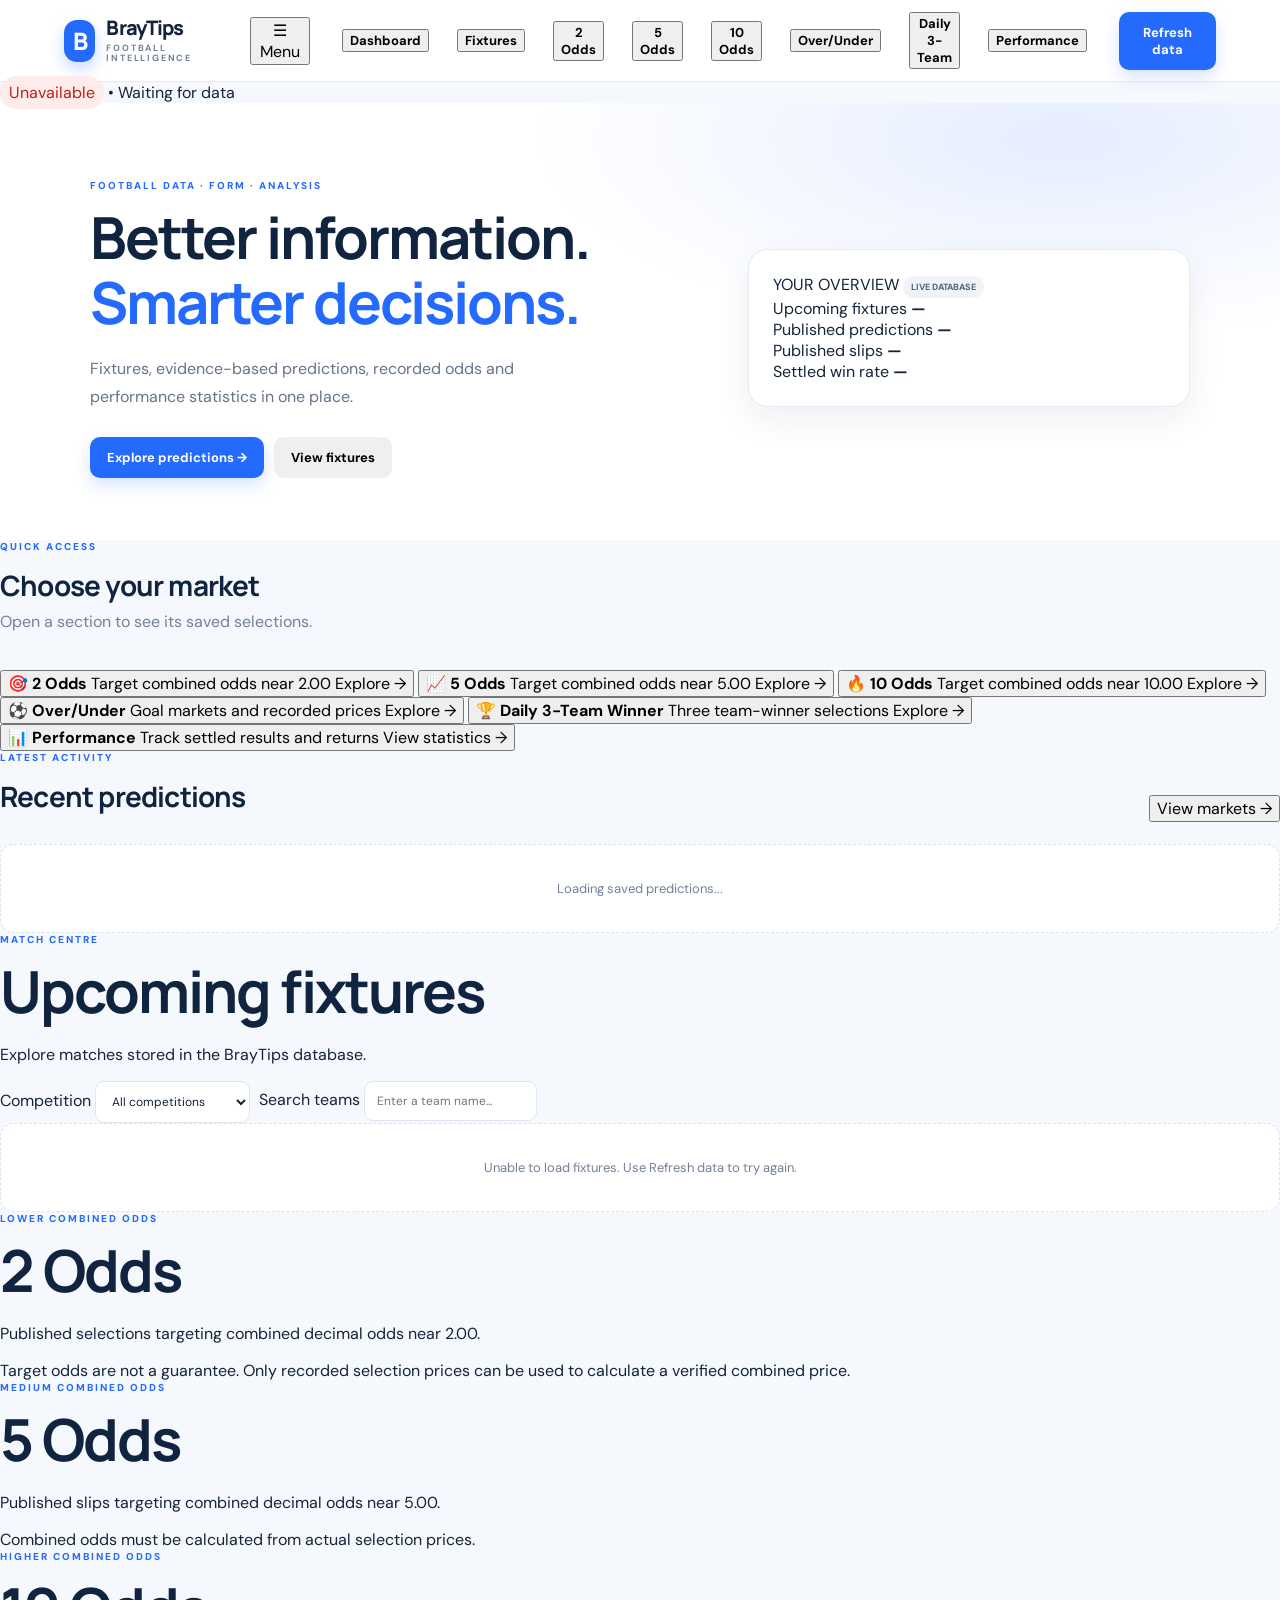
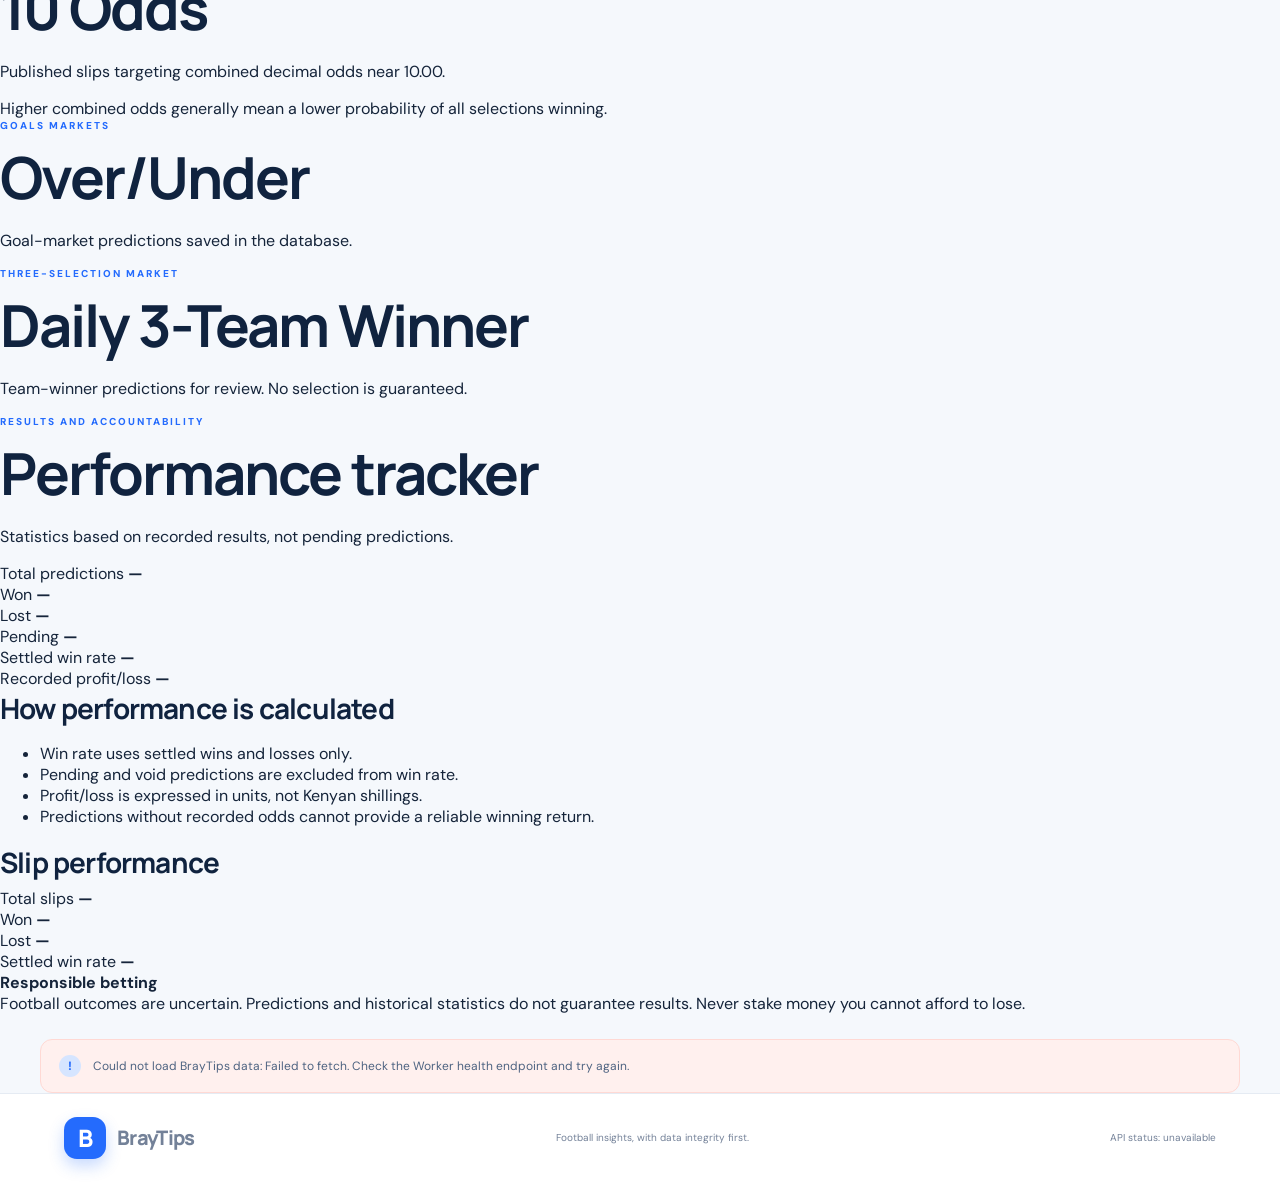
==== commit 6a581bfa: "Revise HTML structure and content for BrayTips Updated the HTML structure and content for the BrayTi" ====
--- a/index.html
+++ b/index.html
@@ -4,629 +4,333 @@
   <meta charset="utf-8">
   <meta name="viewport" content="width=device-width, initial-scale=1">
   <meta name="theme-color" content="#10233f">
-  <meta name="description" content="BrayTips football fixtures, form, predictions and performance tracking.">
-  <title>BrayTips | Football Insights</title>
+  <meta name="description" content="BrayTips football fixtures, predictions, odds and performance tracking.">
+  <title>BrayTips | Football Predictions</title>
   <link rel="stylesheet" href="styles.css">
   <script defer src="app.js"></script>
-
-  <style>
-    /* BrayTips Performance Tracker */
-    #performance {
-      scroll-margin-top: 90px;
-    }
-
-    #performance .performance-summary {
-      display: grid;
-      grid-template-columns: repeat(4, minmax(0, 1fr));
-      gap: 16px;
-      margin: 24px 0;
-    }
-
-    #performance .performance-card {
-      padding: 22px;
-      border: 1px solid #e1e8f0;
-      border-radius: 16px;
-      background: #fff;
-      box-shadow: 0 4px 16px rgba(16, 35, 63, .045);
-      min-width: 0;
-    }
-
-    #performance .performance-label {
-      display: block;
-      font-size: 13px;
-      color: #65748b;
-      margin-bottom: 12px;
-    }
-
-    #performance .performance-value {
-      display: block;
-      color: #10233f;
-      font-size: clamp(24px, 3vw, 34px);
-      font-weight: 800;
-      line-height: 1.2;
-      overflow-wrap: anywhere;
-    }
-
-    #performance .performance-detail {
-      display: block;
-      margin-top: 9px;
-      font-size: 12px;
-      color: #718096;
-    }
-
-    #performance .performance-panels {
-      display: grid;
-      grid-template-columns: repeat(2, minmax(0, 1fr));
-      gap: 18px;
-    }
-
-    #performance .performance-panel {
-      padding: 24px;
-      border: 1px solid #e1e8f0;
-      border-radius: 16px;
-      background: #fff;
-      min-width: 0;
-    }
-
-    #performance .performance-panel h3 {
-      color: #10233f;
-      font-size: 18px;
-      margin: 0 0 20px;
-    }
-
-    #performance .performance-row {
-      display: flex;
-      justify-content: space-between;
-      align-items: center;
-      gap: 16px;
-      padding: 13px 0;
-      border-bottom: 1px solid #edf1f6;
-    }
-
-    #performance .performance-row:last-child {
-      border-bottom: 0;
-    }
-
-    #performance .performance-row span {
-      color: #617087;
-      font-size: 14px;
-    }
-
-    #performance .performance-row strong {
-      color: #10233f;
-      font-size: 15px;
-      text-align: right;
-      overflow-wrap: anywhere;
-    }
-
-    #performance .performance-positive {
-      color: #16834a !important;
-    }
-
-    #performance .performance-negative {
-      color: #c03939 !important;
-    }
-
-    #performance .performance-bar-track {
-      width: 100%;
-      height: 9px;
-      border-radius: 99px;
-      background: #e9eef5;
-      overflow: hidden;
-      margin: 12px 0 8px;
-    }
-
-    #performance .performance-bar-fill {
-      height: 100%;
-      width: 0;
-      border-radius: 99px;
-      background: #246bfd;
-      transition: width .35s ease;
-    }
-
-    #performance .performance-message {
-      padding: 16px;
-      border-radius: 12px;
-      background: #f3f7ff;
-      color: #43536b;
-      font-size: 13px;
-      line-height: 1.6;
-      margin-top: 20px;
-    }
-
-    #performance .performance-refresh {
-      margin-top: 8px;
-      cursor: pointer;
-    }
-
-    #performance .performance-updated {
-      font-size: 12px;
-      color: #718096;
-      margin-top: 12px;
-    }
-
-    @media (max-width: 800px) {
-      #performance .performance-summary {
-        grid-template-columns: repeat(2, minmax(0, 1fr));
-      }
-
-      #performance .performance-panels {
-        grid-template-columns: 1fr;
-      }
-    }
-
-    @media (max-width: 380px) {
-      #performance .performance-card {
-        padding: 15px;
-      }
-
-      #performance .performance-panel {
-        padding: 17px;
-      }
-    }
-  </style>
 </head>
-
 <body>
   <header class="site-header">
-    <a class="brand" href="#" aria-label="BrayTips home">
+    <a class="brand" href="#dashboard" aria-label="BrayTips home">
       <span class="brand-mark">B</span>
-      <span>Bray<span class="brand-accent">Tips</span><small>FOOTBALL INSIGHTS</small></span>
+      <span class="brand-name">
+        Bray<span>Tips</span>
+        <small>FOOTBALL INTELLIGENCE</small>
+      </span>
     </a>
 
-    <nav class="top-nav" aria-label="Main navigation">
-      <a href="#fixtures">Fixtures</a>
-      <a href="#predictions">Predictions</a>
-      <a href="#slips">Slips</a>
-      <a href="#performance">Performance</a>
+    <button id="menuToggle" class="menu-toggle" type="button"
+            aria-expanded="false" aria-controls="mainNav">
+      ☰ Menu
+    </button>
+
+    <nav id="mainNav" class="top-nav" aria-label="Main navigation">
+      <button class="nav-button active" data-view="dashboard">Dashboard</button>
+      <button class="nav-button" data-view="fixtures">Fixtures</button>
+      <button class="nav-button" data-view="odds2">2 Odds</button>
+      <button class="nav-button" data-view="odds5">5 Odds</button>
+      <button class="nav-button" data-view="odds10">10 Odds</button>
+      <button class="nav-button" data-view="overunder">Over/Under</button>
+      <button class="nav-button" data-view="daily3">Daily 3-Team</button>
+      <button class="nav-button" data-view="performance">Performance</button>
     </nav>
 
-    <button id="refreshButton" class="button button-outline" type="button">
-      Refresh data
+    <button id="refreshButton" class="button button-primary" type="button">
+      ↻ Refresh
     </button>
   </header>
 
-  <main>
-    <section class="hero">
-      <div class="hero-copy">
-        <p class="eyebrow">FOOTBALL DATA • FORM • DISCIPLINE</p>
-        <h1>Make decisions with<br><span>better information.</span></h1>
-        <p class="hero-description">
-          Upcoming fixtures, verified team information and published predictions in one place.
-        </p>
-
-        <div class="hero-actions">
-          <a class="button button-primary" href="#fixtures">Explore fixtures</a>
-          <a class="button button-quiet" href="#predictions">
-            View predictions <span aria-hidden="true">→</span>
-          </a>
-        </div>
-      </div>
-
-      <div class="hero-panel">
-        <div class="panel-top">
-          <span class="live-dot"></span>
-          SYSTEM STATUS
-          <span id="statusLabel" class="status-pill">Connecting…</span>
-        </div>
-
-        <div class="hero-stat-grid">
-          <div>
+  <main class="page">
+    <div class="system-banner">
+      <span class="status-indicator"></span>
+      <span id="statusLabel">Connecting to BrayTips...</span>
+      <span class="system-divider">•</span>
+      <span id="lastUpdated">Waiting for data</span>
+    </div>
+
+    <section id="dashboardView" class="view active">
+      <div class="hero">
+        <div class="hero-copy">
+          <p class="eyebrow">FOOTBALL DATA · FORM · ANALYSIS</p>
+          <h1>Better information.<br><span>Smarter decisions.</span></h1>
+          <p class="hero-description">
+            Fixtures, evidence-based predictions, recorded odds and
+            performance statistics in one place.
+          </p>
+          <div class="hero-actions">
+            <button class="button button-primary" data-view="odds2">
+              Explore predictions →
+            </button>
+            <button class="button button-secondary" data-view="fixtures">
+              View fixtures
+            </button>
+          </div>
+        </div>
+
+        <div class="hero-panel">
+          <div class="panel-heading">
+            <span>YOUR OVERVIEW</span>
+            <span class="tag">LIVE DATABASE</span>
+          </div>
+          <div class="overview-stat">
+            <span>Upcoming fixtures</span>
             <strong id="fixtureCount">—</strong>
-            <span>Fixtures loaded</span>
-          </div>
-          <div>
+          </div>
+          <div class="overview-stat">
+            <span>Published predictions</span>
             <strong id="predictionCount">—</strong>
-            <span>Published picks</span>
-          </div>
-          <div>
+          </div>
+          <div class="overview-stat">
+            <span>Published slips</span>
             <strong id="slipCount">—</strong>
-            <span>Published slips</span>
-          </div>
-        </div>
-
-        <p id="lastUpdated" class="muted small">Connecting to BrayTips API…</p>
-      </div>
-    </section>
-
-    <section class="notice" id="notice" role="status" aria-live="polite">
-      <span class="notice-icon">i</span>
-      <span>
-        Predictions appear here only when they have been published. No picks or odds are invented.
-      </span>
-    </section>
-
-    <!-- FIXTURES -->
-    <section class="section" id="fixtures">
+          </div>
+          <div class="overview-stat">
+            <span>Settled win rate</span>
+            <strong id="dashboardWinRate">—</strong>
+          </div>
+        </div>
+      </div>
+
       <div class="section-heading">
         <div>
-          <p class="eyebrow">THE MATCH LIST</p>
-          <h2>Upcoming fixtures</h2>
-          <p class="section-subtitle">Times are shown in East Africa Time (EAT).</p>
-        </div>
-
+          <p class="eyebrow">QUICK ACCESS</p>
+          <h2>Choose your market</h2>
+          <p class="muted">Open a section to see its saved selections.</p>
+        </div>
+      </div>
+
+      <div class="market-grid">
+        <button class="market-card" data-view="odds2">
+          <span class="market-icon">🎯</span>
+          <strong>2 Odds</strong>
+          <span>Target combined odds near 2.00</span>
+          <span class="market-link">Explore →</span>
+        </button>
+
+        <button class="market-card" data-view="odds5">
+          <span class="market-icon">📈</span>
+          <strong>5 Odds</strong>
+          <span>Target combined odds near 5.00</span>
+          <span class="market-link">Explore →</span>
+        </button>
+
+        <button class="market-card" data-view="odds10">
+          <span class="market-icon">🔥</span>
+          <strong>10 Odds</strong>
+          <span>Target combined odds near 10.00</span>
+          <span class="market-link">Explore →</span>
+        </button>
+
+        <button class="market-card" data-view="overunder">
+          <span class="market-icon">⚽</span>
+          <strong>Over/Under</strong>
+          <span>Goal markets and recorded prices</span>
+          <span class="market-link">Explore →</span>
+        </button>
+
+        <button class="market-card" data-view="daily3">
+          <span class="market-icon">🏆</span>
+          <strong>Daily 3-Team Winner</strong>
+          <span>Three team-winner selections</span>
+          <span class="market-link">Explore →</span>
+        </button>
+
+        <button class="market-card" data-view="performance">
+          <span class="market-icon">📊</span>
+          <strong>Performance</strong>
+          <span>Track settled results and returns</span>
+          <span class="market-link">View statistics →</span>
+        </button>
+      </div>
+
+      <section class="panel">
+        <div class="section-heading compact">
+          <div>
+            <p class="eyebrow">LATEST ACTIVITY</p>
+            <h2>Recent predictions</h2>
+          </div>
+          <button class="text-button" data-view="daily3">View markets →</button>
+        </div>
+        <div id="recentPredictions" class="content-grid">
+          <div class="empty-state">Loading saved predictions...</div>
+        </div>
+      </section>
+    </section>
+
+    <section id="fixturesView" class="view">
+      <div class="page-heading">
+        <p class="eyebrow">MATCH CENTRE</p>
+        <h1>Upcoming fixtures</h1>
+        <p>Explore matches stored in the BrayTips database.</p>
+      </div>
+
+      <div class="panel">
         <div class="filters">
-          <label class="sr-only" for="leagueFilter">Filter by competition</label>
-          <select id="leagueFilter">
-            <option value="">All competitions</option>
-          </select>
-
-          <label class="sr-only" for="fixtureSearch">Search teams</label>
-          <input id="fixtureSearch" type="search" placeholder="Search teams…">
-        </div>
-      </div>
-
-      <div id="fixturesContainer" class="fixture-grid">
-        <div class="empty-state">Loading fixtures…</div>
-      </div>
-    </section>
-
-    <!-- PREDICTIONS -->
-    <section class="section" id="predictions">
-      <div class="section-heading">
-        <div>
-          <p class="eyebrow">PUBLISHED ANALYSIS</p>
-          <h2>Predictions</h2>
-          <p class="section-subtitle">
-            Only database-published selections are displayed.
-          </p>
-        </div>
-      </div>
-
-      <div id="predictionsContainer" class="content-grid">
-        <div class="empty-state">Loading predictions…</div>
-      </div>
-    </section>
-
-    <!-- SLIPS -->
-    <section class="section" id="slips">
-      <div class="section-heading">
-        <div>
-          <p class="eyebrow">COMBINATION TRACKER</p>
-          <h2>Published slips</h2>
-          <p class="section-subtitle">
-            Historical slip status and recorded combined odds.
-          </p>
-        </div>
-      </div>
-
-      <div id="slipsContainer" class="content-grid">
-        <div class="empty-state">Loading slips…</div>
-      </div>
-    </section>
-
-    <!-- NEW PERFORMANCE TRACKER -->
-    <section class="section" id="performance">
-      <div class="section-heading">
-        <div>
-          <p class="eyebrow">RESULTS • RECORDS • ACCOUNTABILITY</p>
-          <h2>Performance tracker</h2>
-          <p class="section-subtitle">
-            Track recorded prediction results and historical performance.
-          </p>
-        </div>
-
-        <button
-          id="performanceRefreshButton"
-          class="button button-outline performance-refresh"
-          type="button"
-        >
-          Refresh performance
-        </button>
-      </div>
-
-      <div id="performanceLoading" class="empty-state" role="status" aria-live="polite">
-        Loading performance statistics…
-      </div>
-
-      <div id="performanceContent" hidden>
-        <div class="performance-summary">
-          <article class="performance-card">
-            <span class="performance-label">Total predictions</span>
-            <strong id="perfTotal" class="performance-value">0</strong>
-            <span class="performance-detail">All recorded predictions</span>
+          <label>
+            <span>Competition</span>
+            <select id="leagueFilter">
+              <option value="">All competitions</option>
+            </select>
+          </label>
+          <label class="search-label">
+            <span>Search teams</span>
+            <input id="fixtureSearch" type="search"
+                   placeholder="Enter a team name...">
+          </label>
+        </div>
+
+        <div id="fixturesContainer" class="fixture-grid">
+          <div class="empty-state">Fixtures will appear here.</div>
+        </div>
+      </div>
+    </section>
+
+    <section id="odds2View" class="view">
+      <div class="page-heading">
+        <p class="eyebrow">LOWER COMBINED ODDS</p>
+        <h1>2 Odds</h1>
+        <p>Published selections targeting combined decimal odds near 2.00.</p>
+      </div>
+      <div class="notice-inline">
+        Target odds are not a guarantee. Only recorded selection prices
+        can be used to calculate a verified combined price.
+      </div>
+      <div id="odds2Container" class="content-grid"></div>
+    </section>
+
+    <section id="odds5View" class="view">
+      <div class="page-heading">
+        <p class="eyebrow">MEDIUM COMBINED ODDS</p>
+        <h1>5 Odds</h1>
+        <p>Published slips targeting combined decimal odds near 5.00.</p>
+      </div>
+      <div class="notice-inline">
+        Combined odds must be calculated from actual selection prices.
+      </div>
+      <div id="odds5Container" class="content-grid"></div>
+    </section>
+
+    <section id="odds10View" class="view">
+      <div class="page-heading">
+        <p class="eyebrow">HIGHER COMBINED ODDS</p>
+        <h1>10 Odds</h1>
+        <p>Published slips targeting combined decimal odds near 10.00.</p>
+      </div>
+      <div class="notice-inline">
+        Higher combined odds generally mean a lower probability of all
+        selections winning.
+      </div>
+      <div id="odds10Container" class="content-grid"></div>
+    </section>
+
+    <section id="overunderView" class="view">
+      <div class="page-heading">
+        <p class="eyebrow">GOALS MARKETS</p>
+        <h1>Over/Under</h1>
+        <p>Goal-market predictions saved in the database.</p>
+      </div>
+      <div id="overunderContainer" class="content-grid"></div>
+    </section>
+
+    <section id="daily3View" class="view">
+      <div class="page-heading">
+        <p class="eyebrow">THREE-SELECTION MARKET</p>
+        <h1>Daily 3-Team Winner</h1>
+        <p>Team-winner predictions for review. No selection is guaranteed.</p>
+      </div>
+      <div id="daily3Container" class="content-grid"></div>
+    </section>
+
+    <section id="performanceView" class="view">
+      <div class="page-heading">
+        <p class="eyebrow">RESULTS AND ACCOUNTABILITY</p>
+        <h1>Performance tracker</h1>
+        <p>Statistics based on recorded results, not pending predictions.</p>
+      </div>
+
+      <div class="stats-grid">
+        <article class="stat-card">
+          <span>Total predictions</span>
+          <strong id="perfTotal">—</strong>
+        </article>
+        <article class="stat-card">
+          <span>Won</span>
+          <strong id="perfWon" class="positive">—</strong>
+        </article>
+        <article class="stat-card">
+          <span>Lost</span>
+          <strong id="perfLost" class="negative">—</strong>
+        </article>
+        <article class="stat-card">
+          <span>Pending</span>
+          <strong id="perfPending">—</strong>
+        </article>
+        <article class="stat-card">
+          <span>Settled win rate</span>
+          <strong id="perfWinRate">—</strong>
+        </article>
+        <article class="stat-card">
+          <span>Recorded profit/loss</span>
+          <strong id="perfProfit">—</strong>
+        </article>
+      </div>
+
+      <div class="panel performance-notes">
+        <h2>How performance is calculated</h2>
+        <ul>
+          <li>Win rate uses settled wins and losses only.</li>
+          <li>Pending and void predictions are excluded from win rate.</li>
+          <li>Profit/loss is expressed in units, not Kenyan shillings.</li>
+          <li>Predictions without recorded odds cannot provide a reliable
+              winning return.</li>
+        </ul>
+        <p id="performanceUpdated" class="muted"></p>
+      </div>
+
+      <div class="panel">
+        <h2>Slip performance</h2>
+        <div class="stats-grid compact-stats">
+          <article class="stat-card">
+            <span>Total slips</span>
+            <strong id="slipPerfTotal">—</strong>
           </article>
-
-          <article class="performance-card">
-            <span class="performance-label">Settled wins</span>
-            <strong id="perfWins" class="performance-value">0</strong>
-            <span id="perfWinsDetail" class="performance-detail">Awaiting results</span>
+          <article class="stat-card">
+            <span>Won</span>
+            <strong id="slipPerfWon" class="positive">—</strong>
           </article>
-
-          <article class="performance-card">
-            <span class="performance-label">Win rate</span>
-            <strong id="perfWinRate" class="performance-value">0%</strong>
-            <div class="performance-bar-track" aria-hidden="true">
-              <div id="perfWinRateBar" class="performance-bar-fill"></div>
-            </div>
-            <span class="performance-detail">Based on settled predictions</span>
+          <article class="stat-card">
+            <span>Lost</span>
+            <strong id="slipPerfLost" class="negative">—</strong>
           </article>
-
-          <article class="performance-card">
-            <span class="performance-label">Profit / loss</span>
-            <strong id="perfProfit" class="performance-value">0 units</strong>
-            <span id="perfProfitDetail" class="performance-detail">
-              Based on recorded odds
-            </span>
+          <article class="stat-card">
+            <span>Settled win rate</span>
+            <strong id="slipPerfRate">—</strong>
           </article>
         </div>
-
-        <div class="performance-panels">
-          <article class="performance-panel">
-            <h3>Prediction results</h3>
-
-            <div class="performance-row">
-              <span>Won</span>
-              <strong id="perfWonRow">0</strong>
-            </div>
-
-            <div class="performance-row">
-              <span>Lost</span>
-              <strong id="perfLostRow">0</strong>
-            </div>
-
-            <div class="performance-row">
-              <span>Pending</span>
-              <strong id="perfPendingRow">0</strong>
-            </div>
-
-            <div class="performance-row">
-              <span>Void</span>
-              <strong id="perfVoidRow">0</strong>
-            </div>
-
-            <div class="performance-row">
-              <span>Settled predictions</span>
-              <strong id="perfSettledRow">0</strong>
-            </div>
-
-            <div class="performance-row">
-              <span>Predictions with recorded odds</span>
-              <strong id="perfOddsRow">0</strong>
-            </div>
-          </article>
-
-          <article class="performance-panel">
-            <h3>Slip performance</h3>
-
-            <div class="performance-row">
-              <span>Total slips</span>
-              <strong id="perfSlipsTotal">0</strong>
-            </div>
-
-            <div class="performance-row">
-              <span>Won</span>
-              <strong id="perfSlipsWon">0</strong>
-            </div>
-
-            <div class="performance-row">
-              <span>Lost</span>
-              <strong id="perfSlipsLost">0</strong>
-            </div>
-
-            <div class="performance-row">
-              <span>Pending</span>
-              <strong id="perfSlipsPending">0</strong>
-            </div>
-
-            <div class="performance-row">
-              <span>Void</span>
-              <strong id="perfSlipsVoid">0</strong>
-            </div>
-
-            <div class="performance-row">
-              <span>Settled slip win rate</span>
-              <strong id="perfSlipsRate">0%</strong>
-            </div>
-
-            <div class="performance-message">
-              <strong>How to read these numbers</strong><br>
-              Pending selections are not counted as wins or losses. Profit calculations
-              use one unit per prediction and require recorded decimal odds. Slip profit
-              is not calculated in this tracker.
-            </div>
-          </article>
-        </div>
-
-        <p id="performanceUpdated" class="performance-updated">
-          Waiting for performance data…
-        </p>
-      </div>
-
-      <div id="performanceError" class="empty-state" hidden role="alert">
-        Performance statistics could not be loaded.
-      </div>
-    </section>
-
-    <!-- RESPONSIBLE BETTING -->
-    <section class="disclaimer">
+      </div>
+    </section>
+
+    <section class="responsible">
       <strong>Responsible betting</strong>
       <p>
-        Football outcomes are uncertain. Statistics and historical form do not guarantee
-        results. Never stake money you cannot afford to lose, and follow local laws and
-        age restrictions.
+        Football outcomes are uncertain. Predictions and historical
+        statistics do not guarantee results. Never stake money you cannot
+        afford to lose.
       </p>
     </section>
+
+    <div id="notice" class="notice" role="status" aria-live="polite">
+      Connecting to the BrayTips API...
+    </div>
   </main>
 
   <footer class="site-footer">
-    <a class="brand brand-footer" href="#">
+    <a class="brand" href="#dashboard">
       <span class="brand-mark">B</span>
-      <span>Bray<span class="brand-accent">Tips</span></span>
+      <span class="brand-name">Bray<span>Tips</span></span>
     </a>
-
     <span>Football insights, with data integrity first.</span>
-    <span id="footerApiStatus">API status: checking</span>
+    <span id="footerApiStatus">API: checking</span>
   </footer>
-
-  <!-- Performance API connection -->
-  <script>
-    (function () {
-      "use strict";
-
-      const API_BASE = "https://braytips-api.mushbrayden.workers.dev";
-
-      const $ = (id) => document.getElementById(id);
-
-      function setText(id, value) {
-        const element = $(id);
-        if (element) element.textContent = value;
-      }
-
-      function number(value) {
-        const parsed = Number(value);
-        return Number.isFinite(parsed) ? parsed : 0;
-      }
-
-      function showError(message) {
-        $("performanceLoading").hidden = true;
-        $("performanceContent").hidden = true;
-        $("performanceError").hidden = false;
-        $("performanceError").textContent = message;
-      }
-
-      function formatUpdated(dateString) {
-        const date = new Date(dateString);
-
-        if (Number.isNaN(date.getTime())) {
-          return "Updated just now";
-        }
-
-        return "Last updated: " + date.toLocaleString("en-KE", {
-          timeZone: "Africa/Nairobi",
-          dateStyle: "medium",
-          timeStyle: "short"
-        }) + " EAT";
-      }
-
-      function displayProfit(value) {
-        const amount = number(value);
-        const sign = amount > 0 ? "+" : "";
-        return sign + amount.toFixed(2) + " units";
-      }
-
-      async function loadPerformance() {
-        const refreshButton = $("performanceRefreshButton");
-
-        refreshButton.disabled = true;
-        refreshButton.textContent = "Refreshing…";
-
-        $("performanceError").hidden = true;
-
-        if ($("performanceContent").hidden) {
-          $("performanceLoading").hidden = false;
-          $("performanceLoading").textContent =
-            "Loading performance statistics…";
-        }
-
-        try {
-          const response = await fetch(API_BASE + "/api/performance", {
-            method: "GET",
-            headers: { "Accept": "application/json" },
-            cache: "no-store"
-          });
-
-          if (!response.ok) {
-            throw new Error("Performance API returned HTTP " + response.status);
-          }
-
-          const data = await response.json();
-
-          if (data.success !== true || !data.performance) {
-            throw new Error("The performance API returned an unexpected response.");
-          }
-
-          const performance = data.performance;
-          const predictions = performance.predictions || {};
-          const slips = performance.slips || {};
-
-          const total = number(predictions.total);
-          const won = number(predictions.won);
-          const lost = number(predictions.lost);
-          const pending = number(predictions.pending);
-          const voided = number(predictions.void);
-          const settled = number(
-            predictions.settled !== undefined
-              ? predictions.settled
-              : won + lost
-          );
-
-          const winRate = number(predictions.winRatePercent);
-          const profit = number(predictions.profitUnits);
-          const withOdds = number(predictions.predictionsWithOdds);
-
-          const slipsTotal = number(slips.total);
-          const slipsWon = number(slips.won);
-          const slipsLost = number(slips.lost);
-          const slipsPending = number(slips.pending);
-          const slipsVoid = number(slips.void);
-          const slipsRate = number(slips.winRatePercent);
-
-          setText("perfTotal", total);
-          setText("perfWins", won);
-          setText("perfWinsDetail", won + " wins recorded");
-          setText("perfWinRate", winRate.toFixed(1) + "%");
-
-          $("perfWinRateBar").style.width =
-            Math.max(0, Math.min(100, winRate)) + "%";
-
-          setText("perfProfit", displayProfit(profit));
-
-          $("perfProfit").classList.toggle("performance-positive", profit > 0);
-          $("perfProfit").classList.toggle("performance-negative", profit < 0);
-
-          setText("perfProfitDetail", withOdds + " predictions with odds");
-          setText("perfWonRow", won);
-          setText("perfLostRow", lost);
-          setText("perfPendingRow", pending);
-          setText("perfVoidRow", voided);
-          setText("perfSettledRow", settled);
-          setText("perfOddsRow", withOdds);
-
-          setText("perfSlipsTotal", slipsTotal);
-          setText("perfSlipsWon", slipsWon);
-          setText("perfSlipsLost", slipsLost);
-          setText("perfSlipsPending", slipsPending);
-          setText("perfSlipsVoid", slipsVoid);
-          setText("perfSlipsRate", slipsRate.toFixed(1) + "%");
-
-          setText(
-            "performanceUpdated",
-            formatUpdated(data.generatedAt || new Date().toISOString())
-          );
-
-          $("performanceLoading").hidden = true;
-          $("performanceError").hidden = true;
-          $("performanceContent").hidden = false;
-
-        } catch (error) {
-          console.error("BrayTips performance error:", error);
-
-          if ($("performanceContent").hidden) {
-            showError(
-              "Unable to load performance statistics. Please check your connection " +
-              "and try again. If the issue continues, the API may be unavailable."
-            );
-          } else {
-            $("performanceError").hidden = false;
-            $("performanceError").textContent =
-              "Refresh failed. Your last successfully loaded statistics remain visible.";
-          }
-
-          $("performanceLoading").hidden = true;
-
-        } finally {
-          refreshButton.disabled = false;
-          refreshButton.textContent = "Refresh performance";
-        }
-      }
-
-      $("performanceRefreshButton").addEventListener("click", loadPerformance);
-
-      // Load the tracker immediately and refresh it periodically.
-      loadPerformance();
-      window.setInterval(loadPerformance, 60000);
-    })();
-  </script>
 </body>
 </html>
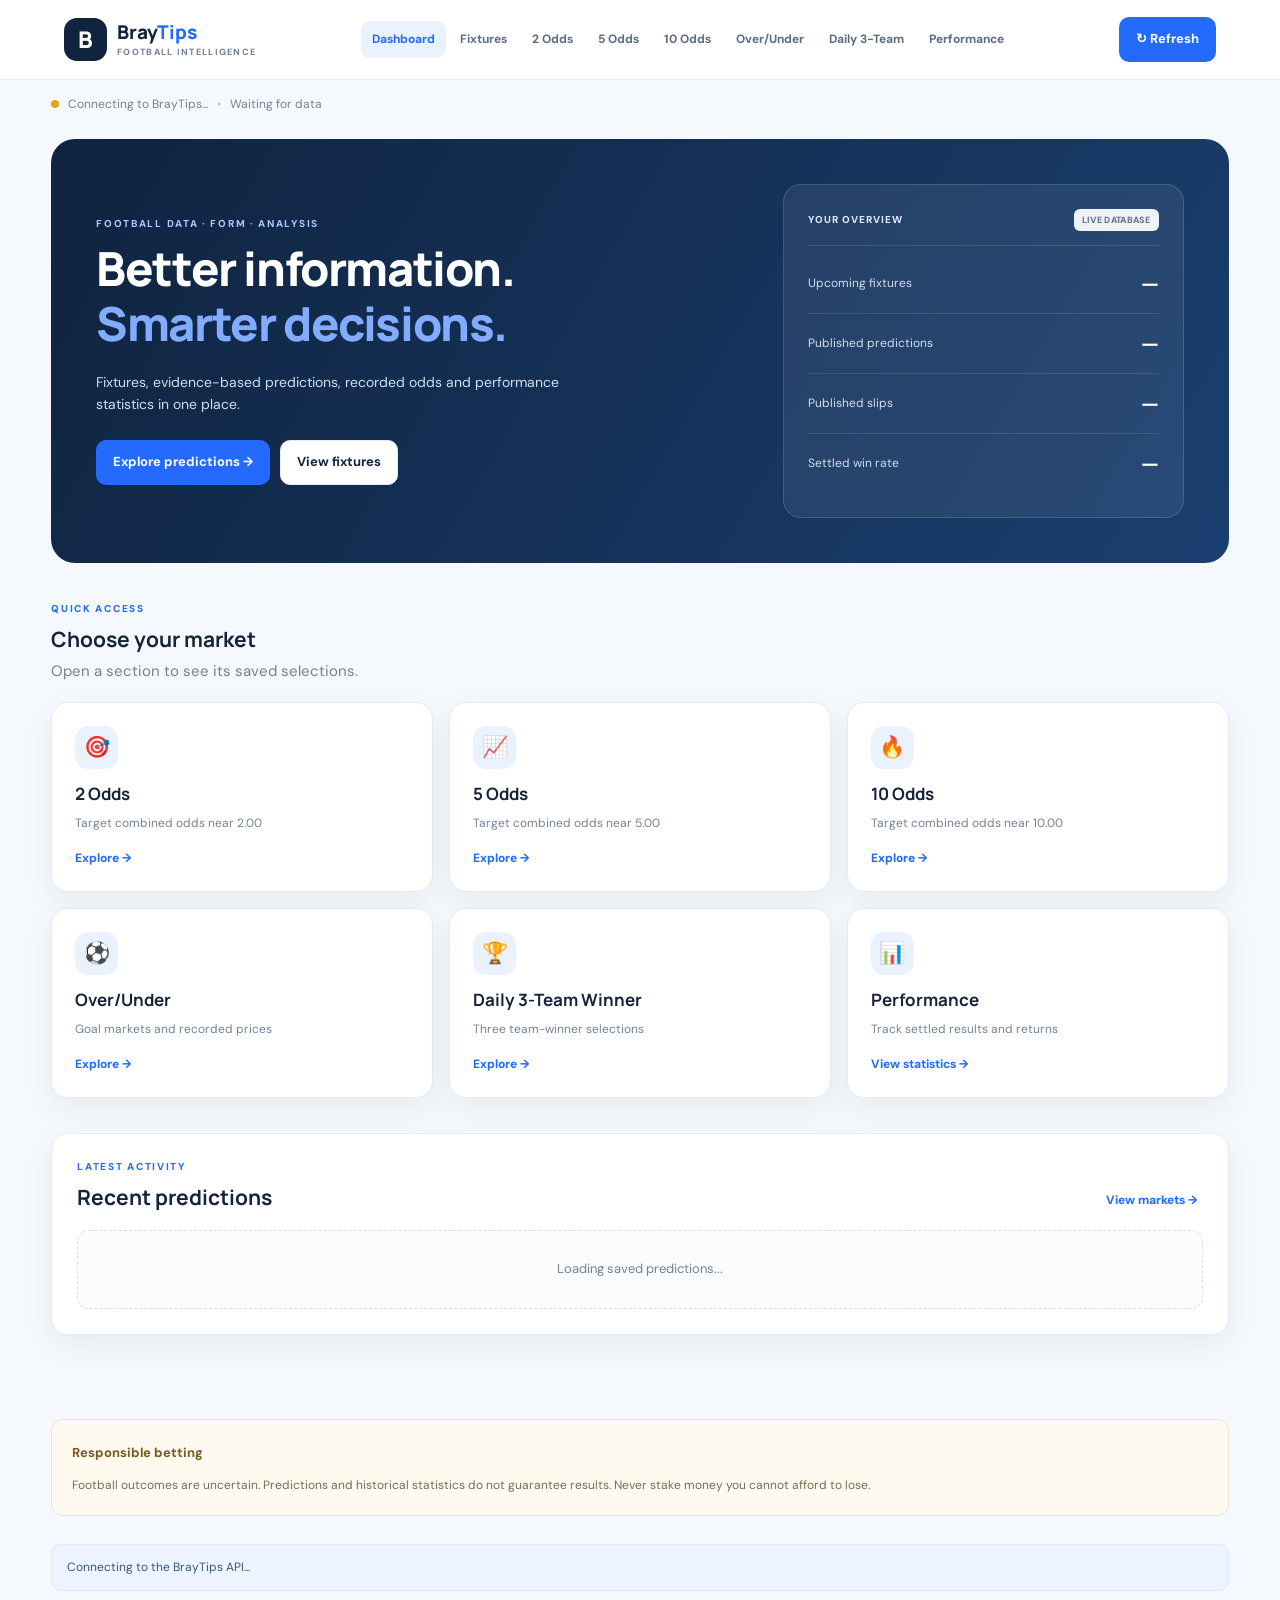
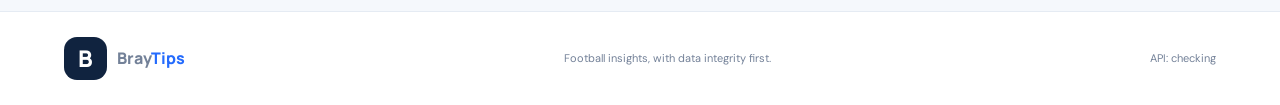
==== commit f2855c0c: "Update index.html" ====
--- a/index.html
+++ b/index.html
@@ -7,7 +7,7 @@
   <meta name="description" content="BrayTips football fixtures, predictions, odds and performance tracking.">
   <title>BrayTips | Football Predictions</title>
   <link rel="stylesheet" href="styles.css">
-  <script defer src="app.js"></script>
+  <script defer src="app.js?v=4"></script>
 </head>
 <body>
   <header class="site-header">
--- a/styles.css
+++ b/styles.css
@@ -2,113 +2,878 @@
 
 :root {
   --navy: #10233f;
-  --navy-2: #18395f;
+  --navy2: #18395f;
   --blue: #246bfd;
-  --blue-soft: #eaf1ff;
+  --blue-light: #eaf1ff;
   --ink: #15243a;
   --muted: #738198;
   --line: #e5ebf3;
   --surface: #ffffff;
   --page: #f5f8fc;
   --green: #17865b;
+  --red: #c34444;
   --amber: #996500;
-  --shadow: 0 12px 35px rgba(16,35,63,.07);
-}
-* { box-sizing: border-box; }
-html { scroll-behavior: smooth; }
-body { margin: 0; background: var(--page); color: var(--ink); font-family: "DM Sans", sans-serif; }
-a { color: inherit; text-decoration: none; }
-button, input, select { font: inherit; }
-.site-header { height: 82px; padding: 0 clamp(20px, 5vw, 76px); display: flex; align-items: center; gap: 32px; background: #fff; border-bottom: 1px solid var(--line); }
-.brand { display: inline-flex; align-items: center; gap: 11px; font-family: Manrope, sans-serif; font-size: 20px; font-weight: 800; letter-spacing: -.7px; }
-.brand > span:last-child { line-height: 1.1; }
-.brand small { display: block; color: var(--muted); font-family: "DM Sans", sans-serif; font-size: 9px; font-weight: 700; letter-spacing: 1.8px; margin-top: 5px; }
-.brand-mark { display: grid; place-items: center; width: 42px; height: 42px; color: #fff; background: var(--blue); border-radius: 13px; font-size: 24px; font-weight: 800; box-shadow: 0 7px 15px #246bfd40; }
-.brand-accent { color: var(--blue); }
-.top-nav { display: flex; align-items: center; gap: 28px; margin: 0 auto; color: #596981; font-size: 13px; font-weight: 700; }
-.top-nav a:hover { color: var(--blue); }
-.button { border: 0; border-radius: 10px; display: inline-flex; justify-content: center; align-items: center; padding: 12px 17px; font-size: 13px; font-weight: 700; cursor: pointer; transition: transform .15s ease, box-shadow .15s ease; }
-.button:hover { transform: translateY(-1px); }
-.button-primary { background: var(--blue); color: #fff; box-shadow: 0 7px 16px #246bfd30; }
-.button-outline { color: var(--navy); border: 1px solid var(--line); background: #fff; }
-.button-quiet { color: var(--navy); background: transparent; }
-.hero { padding: 76px clamp(20px, 7vw, 105px) 62px; display: grid; grid-template-columns: 1.15fr .85fr; gap: 60px; align-items: center; background: radial-gradient(ellipse at 83% 8%, #e5edff 0, transparent 35%), #fff; }
-.eyebrow { color: var(--blue); font-size: 10px; font-weight: 800; letter-spacing: 2px; margin: 0 0 13px; }
-h1, h2, h3, p { margin-top: 0; }
-h1, h2, h3 { font-family: Manrope, sans-serif; }
-h1 { color: var(--navy); font-size: clamp(36px, 4.6vw, 58px); line-height: 1.12; letter-spacing: -2px; margin-bottom: 20px; }
-h1 span { color: var(--blue); }
-.hero-description { max-width: 490px; color: #65748b; font-size: 16px; line-height: 1.75; margin-bottom: 26px; }
-.hero-actions { display: flex; align-items: center; gap: 10px; flex-wrap: wrap; }
-.hero-panel { padding: 24px; background: #fff; border: 1px solid var(--line); border-radius: 20px; box-shadow: var(--shadow); }
-.panel-top { display: flex; align-items: center; gap: 9px; color: var(--muted); font-size: 10px; font-weight: 800; letter-spacing: 1.4px; }
-.live-dot { width: 8px; height: 8px; background: #1fa775; border-radius: 50%; box-shadow: 0 0 0 4px #1fa7751c; }
-.status-pill { margin-left: auto; padding: 6px 9px; border-radius: 20px; color: var(--amber); background: #fff4d8; letter-spacing: 0; }
-.status-pill.ok { color: var(--green); background: #e7f8f0; }
-.status-pill.error { color: #b42318; background: #ffebe9; }
-.hero-stat-grid { display: grid; grid-template-columns: repeat(3, 1fr); gap: 12px; margin: 27px 0 22px; }
-.hero-stat-grid > div { min-width: 0; padding: 15px 12px; border-radius: 12px; background: #f6f8fc; }
-.hero-stat-grid strong { display: block; color: var(--navy); font: 800 28px Manrope, sans-serif; }
-.hero-stat-grid span { display: block; margin-top: 5px; color: var(--muted); font-size: 11px; line-height: 1.4; }
-.muted { color: var(--muted); }
-.small { font-size: 11px; margin-bottom: 0; }
-.notice { display: flex; align-items: center; gap: 12px; max-width: 1200px; margin: 25px auto 0; padding: 15px 18px; color: #4e6381; background: #edf4ff; border: 1px solid #dce8ff; border-radius: 12px; font-size: 12px; line-height: 1.5; }
-.notice-icon { flex: 0 0 22px; width: 22px; height: 22px; display: grid; place-items: center; border-radius: 50%; background: #d6e5ff; color: var(--blue); font-weight: 800; }
-.section { max-width: 1200px; margin: 0 auto; padding: 58px 20px 0; scroll-margin-top: 24px; }
-.section-heading { display: flex; align-items: end; justify-content: space-between; gap: 20px; margin-bottom: 22px; }
-h2 { color: var(--navy); font-size: 28px; letter-spacing: -.8px; margin-bottom: 7px; }
-.section-subtitle { color: var(--muted); font-size: 12px; margin-bottom: 0; }
-.filters { display: flex; gap: 9px; }
-.filters select, .filters input { min-width: 155px; max-width: 230px; padding: 11px 12px; border: 1px solid #dfe6ef; background: #fff; color: var(--ink); border-radius: 9px; outline: none; font-size: 12px; }
-.filters input:focus, .filters select:focus { border-color: var(--blue); box-shadow: 0 0 0 3px #246bfd17; }
-.fixture-grid { display: grid; grid-template-columns: repeat(2, minmax(0, 1fr)); gap: 14px; }
-.fixture-card, .content-card { background: var(--surface); border: 1px solid var(--line); border-radius: 15px; padding: 18px; box-shadow: 0 4px 18px #10233f05; min-width: 0; }
-.fixture-meta { display: flex; align-items: center; justify-content: space-between; gap: 12px; color: var(--muted); font-size: 10px; margin-bottom: 18px; }
-.league-name { color: #5c6c83; font-weight: 700; overflow: hidden; text-overflow: ellipsis; white-space: nowrap; }
-.tag { display: inline-flex; align-items: center; border-radius: 20px; padding: 5px 8px; color: #53657d; background: #f0f3f8; font-size: 9px; font-weight: 800; white-space: nowrap; }
-.tag.blue { color: var(--blue); background: var(--blue-soft); }
-.teams { display: grid; grid-template-columns: minmax(0, 1fr) 34px minmax(0, 1fr); align-items: center; gap: 10px; }
-.team { color: var(--navy); font: 700 14px Manrope, sans-serif; overflow-wrap: anywhere; }
-.team:last-child { text-align: right; }
-.vs { color: #a1adbd; font-size: 10px; font-weight: 800; text-align: center; }
-.fixture-bottom { display: flex; align-items: center; justify-content: space-between; gap: 10px; padding-top: 15px; margin-top: 16px; border-top: 1px solid #edf0f5; color: var(--muted); font-size: 10px; }
-.stats-line { display: flex; gap: 7px; flex-wrap: wrap; }
-.stats-line span { padding: 5px 7px; border-radius: 6px; background: #f5f7fb; color: #66768c; }
-.content-grid { display: grid; grid-template-columns: repeat(3, minmax(0, 1fr)); gap: 14px; }
-.content-card h3 { color: var(--navy); font-size: 15px; line-height: 1.4; margin-bottom: 10px; }
-.content-card p { color: #66768c; font-size: 12px; line-height: 1.6; margin-bottom: 10px; overflow-wrap: anywhere; }
-.card-foot { display: flex; justify-content: space-between; align-items: center; gap: 10px; border-top: 1px solid #edf0f5; padding-top: 12px; margin-top: 13px; color: var(--muted); font-size: 10px; }
-.empty-state { grid-column: 1 / -1; padding: 35px 20px; text-align: center; color: var(--muted); background: #fff; border: 1px dashed #d9e2ed; border-radius: 14px; font-size: 13px; }
-.disclaimer { max-width: 1160px; margin: 55px auto 0; padding: 18px 20px; border-top: 1px solid var(--line); color: var(--muted); font-size: 11px; line-height: 1.7; }
-.disclaimer strong { color: var(--navy); }
-.disclaimer p { margin: 5px 0 0; }
-.site-footer { display: flex; align-items: center; justify-content: space-between; gap: 20px; padding: 23px clamp(20px, 5vw, 76px); background: #fff; border-top: 1px solid var(--line); color: var(--muted); font-size: 10px; }
-.brand-footer { font-size: 16px; }
-.brand-footer .brand-mark { width: 30px; height: 30px; border-radius: 9px; font-size: 17px; }
-.sr-only { position: absolute; width: 1px; height: 1px; padding: 0; margin: -1px; overflow: hidden; clip: rect(0,0,0,0); white-space: nowrap; border: 0; }
-@media (max-width: 850px) {
-  .hero { grid-template-columns: 1fr; gap: 35px; padding-top: 50px; }
-  .hero-panel { max-width: 600px; }
-  .section-heading { align-items: flex-start; flex-direction: column; }
-  .filters { width: 100%; }
-  .filters select, .filters input { max-width: none; flex: 1; min-width: 0; }
-  .content-grid { grid-template-columns: repeat(2, minmax(0, 1fr)); }
-  .top-nav { gap: 14px; }
-}
+  --shadow: 0 10px 32px rgba(16,35,63,.06);
+}
+
+* {
+  box-sizing: border-box;
+}
+
+html {
+  scroll-behavior: smooth;
+}
+
+body {
+  margin: 0;
+  color: var(--ink);
+  background: var(--page);
+  font-family: 'DM Sans', sans-serif;
+  font-size: 15px;
+  line-height: 1.6;
+}
+
+button, input, select {
+  font: inherit;
+}
+
+button {
+  cursor: pointer;
+}
+
+button:disabled {
+  cursor: not-allowed;
+  opacity: .6;
+}
+
+a {
+  color: inherit;
+  text-decoration: none;
+}
+
+.site-header {
+  display: flex;
+  align-items: center;
+  justify-content: space-between;
+  gap: 20px;
+  padding: 17px 5%;
+  background: white;
+  border-bottom: 1px solid var(--line);
+  position: relative;
+  z-index: 10;
+}
+
+.brand {
+  display: inline-flex;
+  align-items: center;
+  gap: 10px;
+  flex-shrink: 0;
+  font-family: 'Manrope', sans-serif;
+  font-weight: 800;
+}
+
+.brand-mark {
+  display: grid;
+  place-items: center;
+  width: 43px;
+  height: 43px;
+  color: white;
+  background: var(--navy);
+  border-radius: 13px;
+  font-size: 23px;
+}
+
+.brand-name {
+  font-size: 19px;
+  line-height: 1.2;
+}
+
+.brand-name > span {
+  color: var(--blue);
+}
+
+.brand-name small {
+  display: block;
+  margin-top: 3px;
+  color: var(--muted);
+  font-family: 'DM Sans', sans-serif;
+  font-size: 9px;
+  letter-spacing: 1.3px;
+}
+
+.top-nav {
+  display: flex;
+  align-items: center;
+  justify-content: center;
+  flex-wrap: wrap;
+  gap: 3px;
+}
+
+.nav-button {
+  border: 0;
+  border-radius: 9px;
+  padding: 9px 11px;
+  color: #5d6c81;
+  background: transparent;
+  font-size: 12px;
+  font-weight: 700;
+  white-space: nowrap;
+}
+
+.nav-button:hover,
+.nav-button.active {
+  color: var(--blue);
+  background: var(--blue-light);
+}
+
+.menu-toggle {
+  display: none;
+  border: 1px solid var(--line);
+  border-radius: 9px;
+  padding: 8px 12px;
+  background: white;
+  color: var(--navy);
+}
+
+.button {
+  display: inline-flex;
+  justify-content: center;
+  align-items: center;
+  gap: 8px;
+  border: 1px solid transparent;
+  border-radius: 10px;
+  padding: 11px 16px;
+  font-size: 13px;
+  font-weight: 700;
+  transition: .15s ease;
+}
+
+.button-primary {
+  background: var(--blue);
+  color: white;
+}
+
+.button-primary:hover {
+  background: #1556dc;
+}
+
+.button-secondary {
+  color: var(--navy);
+  background: white;
+  border-color: var(--line);
+}
+
+.button-secondary:hover {
+  border-color: var(--blue);
+}
+
+.page {
+  width: min(1200px, 92%);
+  margin: 0 auto;
+}
+
+.system-banner {
+  display: flex;
+  align-items: center;
+  gap: 9px;
+  padding: 15px 0;
+  color: var(--muted);
+  font-size: 12px;
+}
+
+.status-indicator {
+  width: 8px;
+  height: 8px;
+  border-radius: 50%;
+  background: #e5a321;
+}
+
+.status-indicator.online {
+  background: var(--green);
+}
+
+.status-indicator.offline {
+  background: var(--red);
+}
+
+.system-divider {
+  color: #b9c3d0;
+}
+
+.hero {
+  display: grid;
+  grid-template-columns: 1.3fr .8fr;
+  gap: 36px;
+  align-items: center;
+  padding: 45px;
+  margin: 10px 0 38px;
+  border-radius: 24px;
+  color: white;
+  background: linear-gradient(120deg, #10233f, #193f70);
+  overflow: hidden;
+}
+
+.eyebrow {
+  margin: 0 0 9px;
+  color: var(--blue);
+  font-size: 10px;
+  font-weight: 800;
+  letter-spacing: 1.7px;
+}
+
+.hero .eyebrow {
+  color: #a9c7ff;
+}
+
+.hero h1,
+.page-heading h1 {
+  margin: 0;
+  font-family: 'Manrope', sans-serif;
+  font-size: clamp(30px, 4vw, 47px);
+  font-weight: 800;
+  line-height: 1.16;
+  letter-spacing: -1.4px;
+}
+
+.hero h1 span {
+  color: #82acff;
+}
+
+.hero-description {
+  max-width: 480px;
+  margin: 20px 0 25px;
+  color: #d2deef;
+  font-size: 14px;
+}
+
+.hero-actions {
+  display: flex;
+  flex-wrap: wrap;
+  gap: 10px;
+}
+
+.hero-panel {
+  padding: 24px;
+  border: 1px solid rgba(255,255,255,.14);
+  border-radius: 18px;
+  background: rgba(255,255,255,.07);
+}
+
+.panel-heading {
+  display: flex;
+  justify-content: space-between;
+  align-items: center;
+  gap: 10px;
+  padding-bottom: 14px;
+  margin-bottom: 8px;
+  border-bottom: 1px solid rgba(255,255,255,.13);
+  color: #e0e9f8;
+  font-size: 10px;
+  font-weight: 800;
+  letter-spacing: 1px;
+}
+
+.overview-stat {
+  display: flex;
+  align-items: center;
+  justify-content: space-between;
+  gap: 15px;
+  padding: 11px 0;
+  border-bottom: 1px solid rgba(255,255,255,.1);
+  color: #d2deef;
+  font-size: 12px;
+}
+
+.overview-stat:last-child {
+  border-bottom: 0;
+}
+
+.overview-stat strong {
+  color: white;
+  font-family: 'Manrope', sans-serif;
+  font-size: 23px;
+}
+
+.section-heading {
+  display: flex;
+  justify-content: space-between;
+  align-items: end;
+  gap: 20px;
+  margin: 32px 0 19px;
+}
+
+.section-heading h2,
+.panel h2 {
+  margin: 0;
+  font-family: 'Manrope', sans-serif;
+  font-size: 21px;
+  line-height: 1.3;
+}
+
+.section-heading p:not(.eyebrow) {
+  margin: 6px 0 0;
+}
+
+.section-heading.compact {
+  margin-top: 0;
+}
+
+.muted {
+  color: var(--muted);
+}
+
+.market-grid {
+  display: grid;
+  grid-template-columns: repeat(3, minmax(0, 1fr));
+  gap: 16px;
+  margin-bottom: 35px;
+}
+
+.market-card {
+  display: flex;
+  flex-direction: column;
+  align-items: flex-start;
+  gap: 7px;
+  min-height: 190px;
+  padding: 23px;
+  text-align: left;
+  color: var(--ink);
+  background: white;
+  border: 1px solid var(--line);
+  border-radius: 17px;
+  box-shadow: var(--shadow);
+  transition: transform .15s, border-color .15s;
+}
+
+.market-card:hover {
+  transform: translateY(-3px);
+  border-color: #b6ccff;
+}
+
+.market-icon {
+  display: grid;
+  place-items: center;
+  width: 43px;
+  height: 43px;
+  margin-bottom: 4px;
+  border-radius: 13px;
+  background: var(--blue-light);
+  font-size: 21px;
+}
+
+.market-card strong {
+  font-family: 'Manrope', sans-serif;
+  font-size: 17px;
+}
+
+.market-card > span:not(.market-icon):not(.market-link) {
+  color: var(--muted);
+  font-size: 12px;
+}
+
+.market-link {
+  margin-top: auto;
+  color: var(--blue);
+  font-size: 12px;
+  font-weight: 800;
+}
+
+.panel {
+  padding: 25px;
+  margin-bottom: 26px;
+  border: 1px solid var(--line);
+  border-radius: 17px;
+  background: white;
+  box-shadow: var(--shadow);
+}
+
+.text-button {
+  border: 0;
+  background: transparent;
+  color: var(--blue);
+  font-size: 12px;
+  font-weight: 800;
+}
+
+.view {
+  display: none;
+  padding-bottom: 30px;
+}
+
+.view.active {
+  display: block;
+}
+
+.page-heading {
+  padding: 27px 0 22px;
+}
+
+.page-heading h1 {
+  color: var(--navy);
+  font-size: clamp(29px, 4vw, 39px);
+}
+
+.page-heading > p:last-child {
+  margin: 10px 0 0;
+  color: var(--muted);
+}
+
+.filters {
+  display: flex;
+  flex-wrap: wrap;
+  gap: 15px;
+  margin-bottom: 22px;
+}
+
+.filters label {
+  display: flex;
+  flex-direction: column;
+  gap: 6px;
+  min-width: 200px;
+  color: var(--muted);
+  font-size: 11px;
+  font-weight: 700;
+}
+
+.filters select,
+.filters input {
+  width: 100%;
+  min-height: 43px;
+  padding: 10px 12px;
+  color: var(--ink);
+  background: white;
+  border: 1px solid var(--line);
+  border-radius: 9px;
+  outline: none;
+}
+
+.filters select:focus,
+.filters input:focus {
+  border-color: var(--blue);
+  box-shadow: 0 0 0 3px var(--blue-light);
+}
+
+.search-label {
+  flex: 1;
+}
+
+.fixture-grid,
+.content-grid {
+  display: grid;
+  grid-template-columns: repeat(2, minmax(0, 1fr));
+  gap: 15px;
+}
+
+.fixture-card,
+.content-card {
+  min-width: 0;
+  padding: 19px;
+  border: 1px solid var(--line);
+  border-radius: 14px;
+  background: white;
+  box-shadow: var(--shadow);
+}
+
+.fixture-meta {
+  display: flex;
+  justify-content: space-between;
+  align-items: center;
+  gap: 10px;
+}
+
+.league-name {
+  color: var(--muted);
+  font-size: 11px;
+}
+
+.tag {
+  display: inline-flex;
+  align-items: center;
+  padding: 4px 8px;
+  border-radius: 6px;
+  color: #64738a;
+  background: #eef1f6;
+  font-size: 9px;
+  font-weight: 800;
+  letter-spacing: .3px;
+}
+
+.tag.blue {
+  color: #1756c5;
+  background: #eaf1ff;
+}
+
+.tag.green {
+  color: var(--green);
+  background: #e7f6ef;
+}
+
+.tag.red {
+  color: var(--red);
+  background: #fff0ef;
+}
+
+.teams {
+  display: grid;
+  grid-template-columns: 1fr auto 1fr;
+  align-items: center;
+  gap: 10px;
+  padding: 23px 0;
+}
+
+.team {
+  font-family: 'Manrope', sans-serif;
+  font-size: 14px;
+  font-weight: 800;
+  overflow-wrap: anywhere;
+}
+
+.team:last-child {
+  text-align: right;
+}
+
+.vs {
+  color: #a1adbd;
+  font-size: 10px;
+  font-weight: 800;
+}
+
+.fixture-bottom {
+  padding-top: 12px;
+  border-top: 1px solid var(--line);
+  color: var(--muted);
+  font-size: 11px;
+}
+
+.stats-line {
+  display: flex;
+  flex-wrap: wrap;
+  gap: 7px;
+  margin-top: 10px;
+}
+
+.stats-line span {
+  padding: 5px 8px;
+  color: #64738a;
+  background: #f2f5fa;
+  border-radius: 6px;
+  font-size: 10px;
+}
+
+.content-card h3 {
+  margin: 12px 0;
+  font-family: 'Manrope', sans-serif;
+  font-size: 16px;
+  line-height: 1.4;
+}
+
+.content-card p {
+  color: #5e6c80;
+  font-size: 12px;
+  overflow-wrap: anywhere;
+}
+
+.selection-box {
+  padding: 12px;
+  margin: 12px 0;
+  border-radius: 10px;
+  background: #f3f7ff;
+}
+
+.selection-box strong {
+  display: block;
+  color: var(--navy);
+  font-size: 14px;
+}
+
+.selection-box span {
+  color: var(--muted);
+  font-size: 11px;
+}
+
+.card-foot {
+  display: flex;
+  justify-content: space-between;
+  flex-wrap: wrap;
+  gap: 8px;
+  padding-top: 12px;
+  margin-top: 12px;
+  border-top: 1px solid var(--line);
+  color: var(--muted);
+  font-size: 10px;
+}
+
+.odds-number {
+  color: var(--green);
+  font-family: 'Manrope', sans-serif;
+  font-size: 24px;
+  font-weight: 800;
+}
+
+.empty-state {
+  grid-column: 1 / -1;
+  padding: 28px 20px;
+  text-align: center;
+  color: var(--muted);
+  background: #fbfcfe;
+  border: 1px dashed #d9e1ed;
+  border-radius: 12px;
+  font-size: 13px;
+}
+
+.notice-inline {
+  padding: 13px 15px;
+  margin-bottom: 18px;
+  border: 1px solid #dce8ff;
+  border-radius: 10px;
+  color: #36577f;
+  background: #edf4ff;
+  font-size: 12px;
+}
+
+.stats-grid {
+  display: grid;
+  grid-template-columns: repeat(3, minmax(0, 1fr));
+  gap: 15px;
+  margin-bottom: 22px;
+}
+
+.stat-card {
+  padding: 20px;
+  border: 1px solid var(--line);
+  border-radius: 14px;
+  background: white;
+  box-shadow: var(--shadow);
+}
+
+.stat-card span {
+  display: block;
+  color: var(--muted);
+  font-size: 11px;
+}
+
+.stat-card strong {
+  display: block;
+  margin-top: 8px;
+  color: var(--navy);
+  font-family: 'Manrope', sans-serif;
+  font-size: 28px;
+  overflow-wrap: anywhere;
+}
+
+.stat-card strong.positive {
+  color: var(--green);
+}
+
+.stat-card strong.negative {
+  color: var(--red);
+}
+
+.compact-stats {
+  grid-template-columns: repeat(4, minmax(0, 1fr));
+  margin: 20px 0 0;
+}
+
+.performance-notes ul {
+  padding-left: 21px;
+  color: var(--muted);
+  font-size: 12px;
+}
+
+.performance-notes li {
+  margin: 7px 0;
+}
+
+.notice {
+  padding: 13px 15px;
+  margin: 20px 0;
+  border: 1px solid #dce8ff;
+  border-radius: 10px;
+  color: #36577f;
+  background: #edf4ff;
+  font-size: 12px;
+  overflow-wrap: anywhere;
+}
+
+.notice.error {
+  color: #963c34;
+  background: #fff0ee;
+  border-color: #ffd9d4;
+}
+
+.responsible {
+  padding: 20px;
+  margin: 28px 0;
+  border: 1px solid #f0e4c8;
+  border-radius: 12px;
+  background: #fffaf0;
+}
+
+.responsible strong {
+  color: #795a1a;
+  font-size: 13px;
+}
+
+.responsible p {
+  margin-bottom: 0;
+  color: #776b54;
+  font-size: 12px;
+}
+
+.site-footer {
+  display: flex;
+  justify-content: space-between;
+  align-items: center;
+  flex-wrap: wrap;
+  gap: 15px;
+  padding: 25px 5%;
+  border-top: 1px solid var(--line);
+  background: white;
+  color: var(--muted);
+  font-size: 11px;
+}
+
+.site-footer .brand-name {
+  font-size: 16px;
+}
+
+@media (max-width: 1150px) {
+  .site-header {
+    flex-wrap: wrap;
+  }
+
+  .top-nav {
+    order: 3;
+    width: 100%;
+  }
+}
+
+@media (max-width: 760px) {
+  .hero {
+    grid-template-columns: 1fr;
+    padding: 27px;
+    gap: 25px;
+  }
+
+  .market-grid {
+    grid-template-columns: repeat(2, minmax(0, 1fr));
+  }
+
+  .fixture-grid,
+  .content-grid {
+    grid-template-columns: 1fr;
+  }
+
+  .stats-grid {
+    grid-template-columns: repeat(2, minmax(0, 1fr));
+  }
+
+  .compact-stats {
+    grid-template-columns: repeat(2, minmax(0, 1fr));
+  }
+
+  .panel {
+    padding: 18px;
+  }
+}
+
 @media (max-width: 560px) {
-  .site-header { height: 70px; gap: 10px; padding: 0 15px; }
-  .brand { font-size: 17px; gap: 8px; }
-  .brand-mark { width: 35px; height: 35px; border-radius: 10px; }
-  .brand small { font-size: 7px; letter-spacing: 1.1px; }
-  .top-nav { display: none; }
-  .site-header .button { margin-left: auto; padding: 10px 11px; font-size: 11px; }
-  .hero { padding: 42px 20px; }
-  h1 { font-size: 39px; }
-  .hero-stat-grid { gap: 7px; }
-  .hero-stat-grid > div { padding: 12px 9px; }
-  .hero-stat-grid strong { font-size: 23px; }
-  .fixture-grid, .content-grid { grid-template-columns: 1fr; }
-  .section { padding-top: 44px; }
-  h2 { font-size: 25px; }
-  .site-footer { align-items: flex-start; flex-direction: column; gap: 12px; }
-}
+  .site-header {
+    gap: 10px;
+    padding: 12px 4%;
+  }
+
+  .brand-mark {
+    width: 38px;
+    height: 38px;
+  }
+
+  .brand-name {
+    font-size: 17px;
+  }
+
+  .menu-toggle {
+    display: inline-block;
+    margin-left: auto;
+  }
+
+  .site-header > #refreshButton {
+    padding: 9px 11px;
+  }
+
+  .top-nav {
+    display: none;
+    flex-direction: column;
+    align-items: stretch;
+    gap: 4px;
+    padding-top: 10px;
+    border-top: 1px solid var(--line);
+  }
+
+  .top-nav.open {
+    display: flex;
+  }
+
+  .nav-button {
+    width: 100%;
+    text-align: left;
+    padding: 11px 13px;
+    font-size: 13px;
+  }
+
+  .page {
+    width: 92%;
+  }
+
+  .hero {
+    margin-top: 8px;
+    padding: 22px;
+    border-radius: 17px;
+  }
+
+  .hero h1 {
+    font-size: 33px;
+  }
+
+  .hero-panel {
+    padding: 17px;
+  }
+
+  .market-grid {
+    gap: 10px;
+  }
+
+  .market-card {
+    min-height: 170px;
+    padding: 15px;
+  }
+
+  .market-card strong {
+    font-size: 14px;
+  }
+
+  .market-card > span:not(.market-icon):not(.market-link) {
+    font-size: 11px;
+  }
+
+  .section-heading {
+    align-items: flex-start;
+  }
+
+  .filters label {
+    width: 100%;
+  }
+
+  .teams {
+    gap: 6px;
+  }
+
+  .team {
+    font-size: 12px;
+  }
+
+  .site-footer {
+    align-items: flex-start;
+    flex-direction: column;
+  }
+}
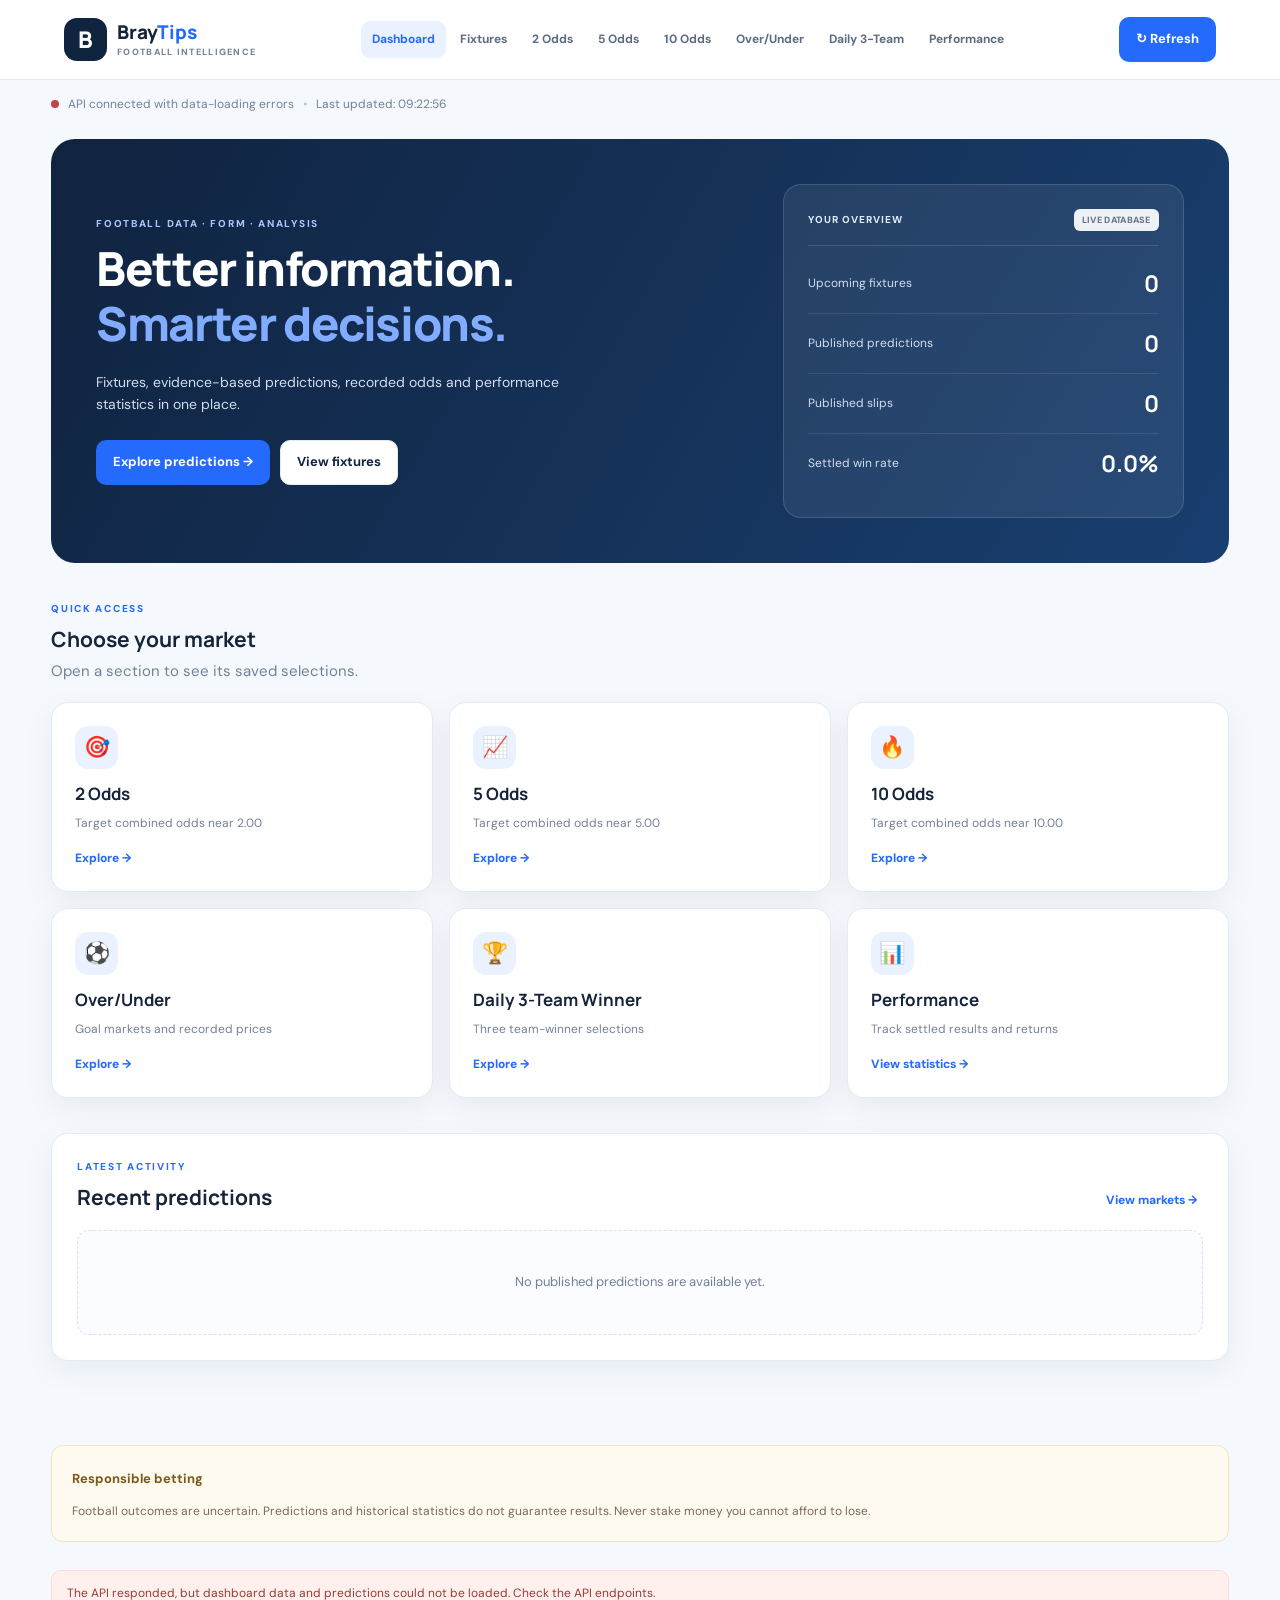
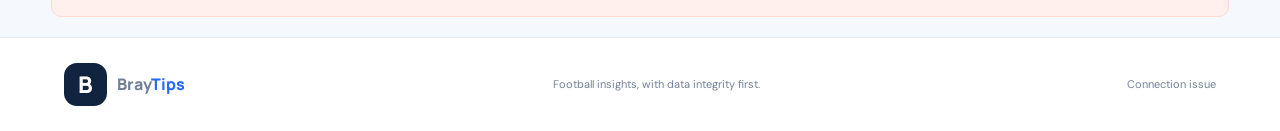
==== commit 91319acc: "Update index.html" ====
--- a/index.html
+++ b/index.html
@@ -7,7 +7,7 @@
   <meta name="description" content="BrayTips football fixtures, predictions, odds and performance tracking.">
   <title>BrayTips | Football Predictions</title>
   <link rel="stylesheet" href="styles.css">
-  <script defer src="app.js?v=4"></script>
+  <script defer src="app.js?v=5"></script>
 </head>
 <body>
   <header class="site-header">
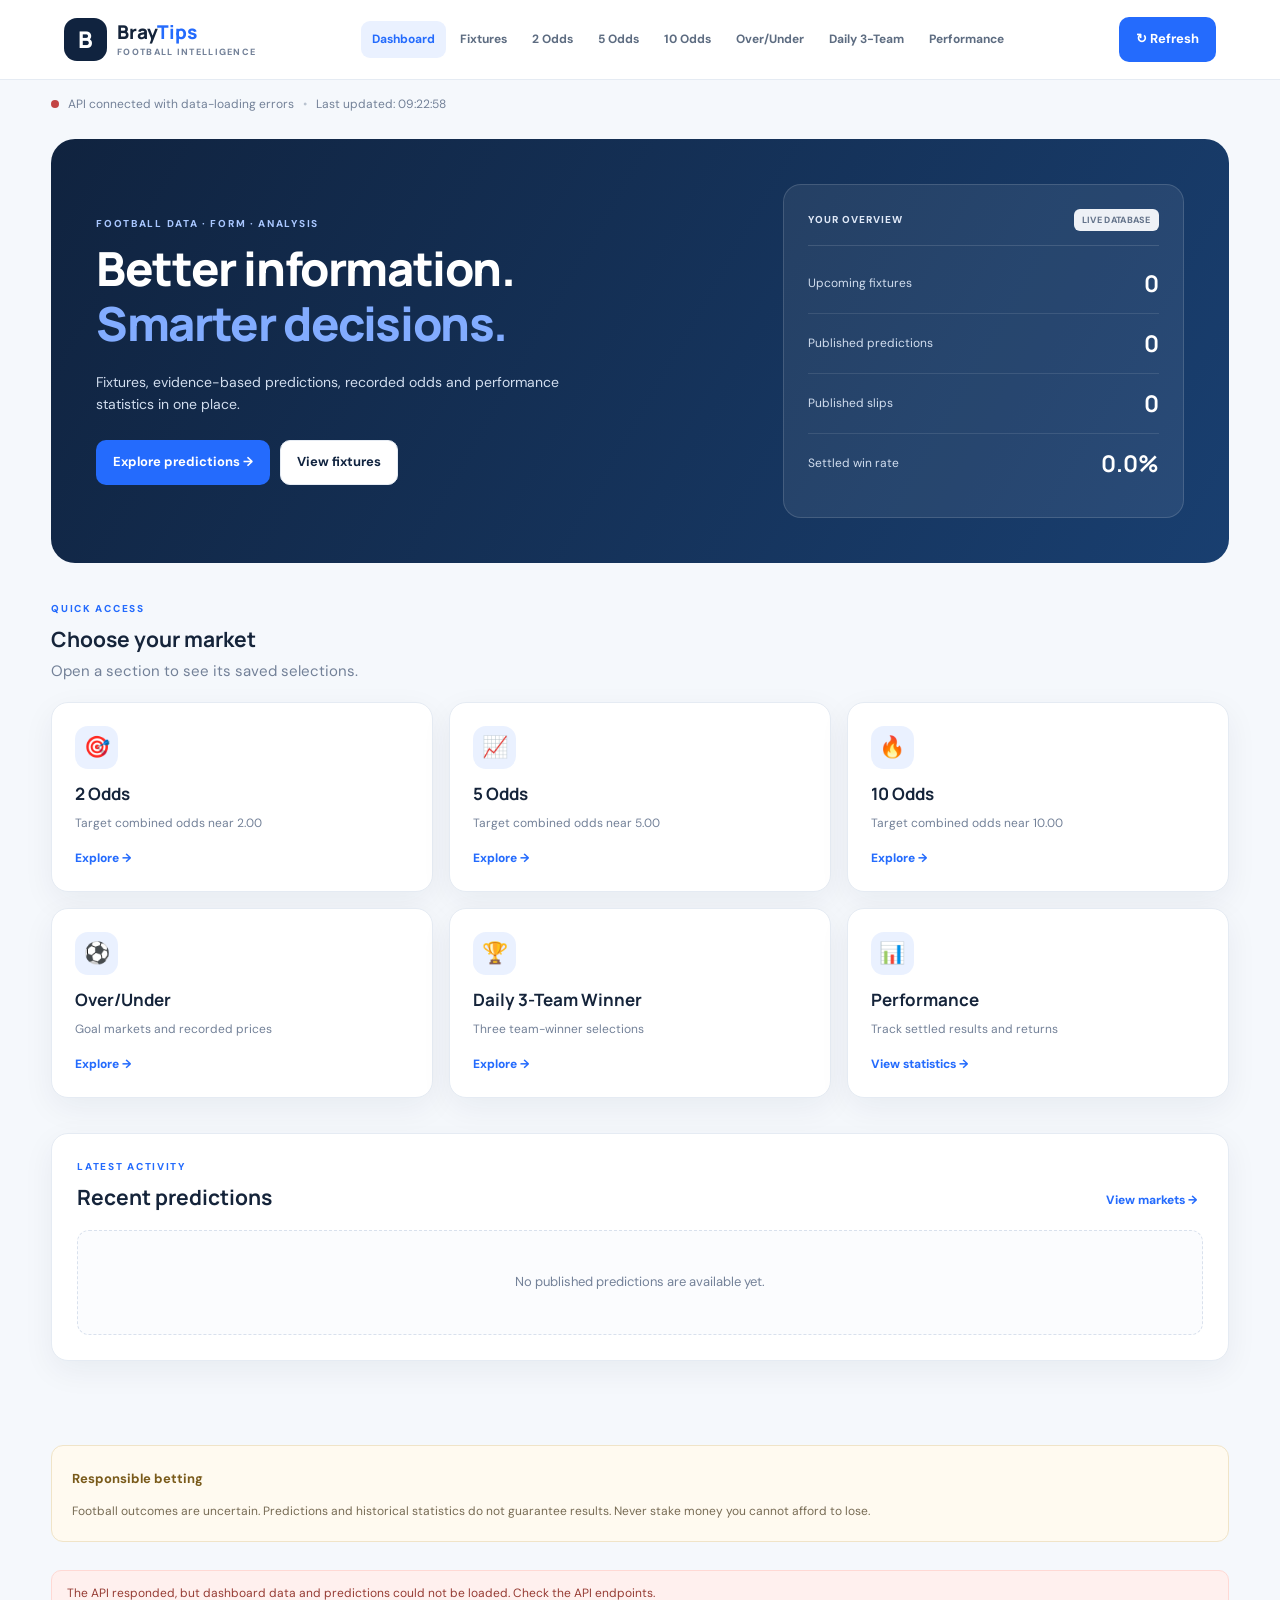
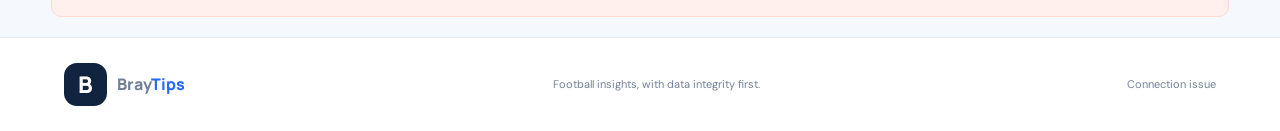
==== commit 596fb7e5: "Update index.html" ====
--- a/index.html
+++ b/index.html
@@ -319,7 +319,7 @@
       </p>
     </section>
 
-    <div id="notice" class="notice" role="status" aria-live="polite">
+    <div id="notice" class="notice" role="status" aria-live="polite" hidden> role="status" aria-live="polite">
       Connecting to the BrayTips API...
     </div>
   </main>
